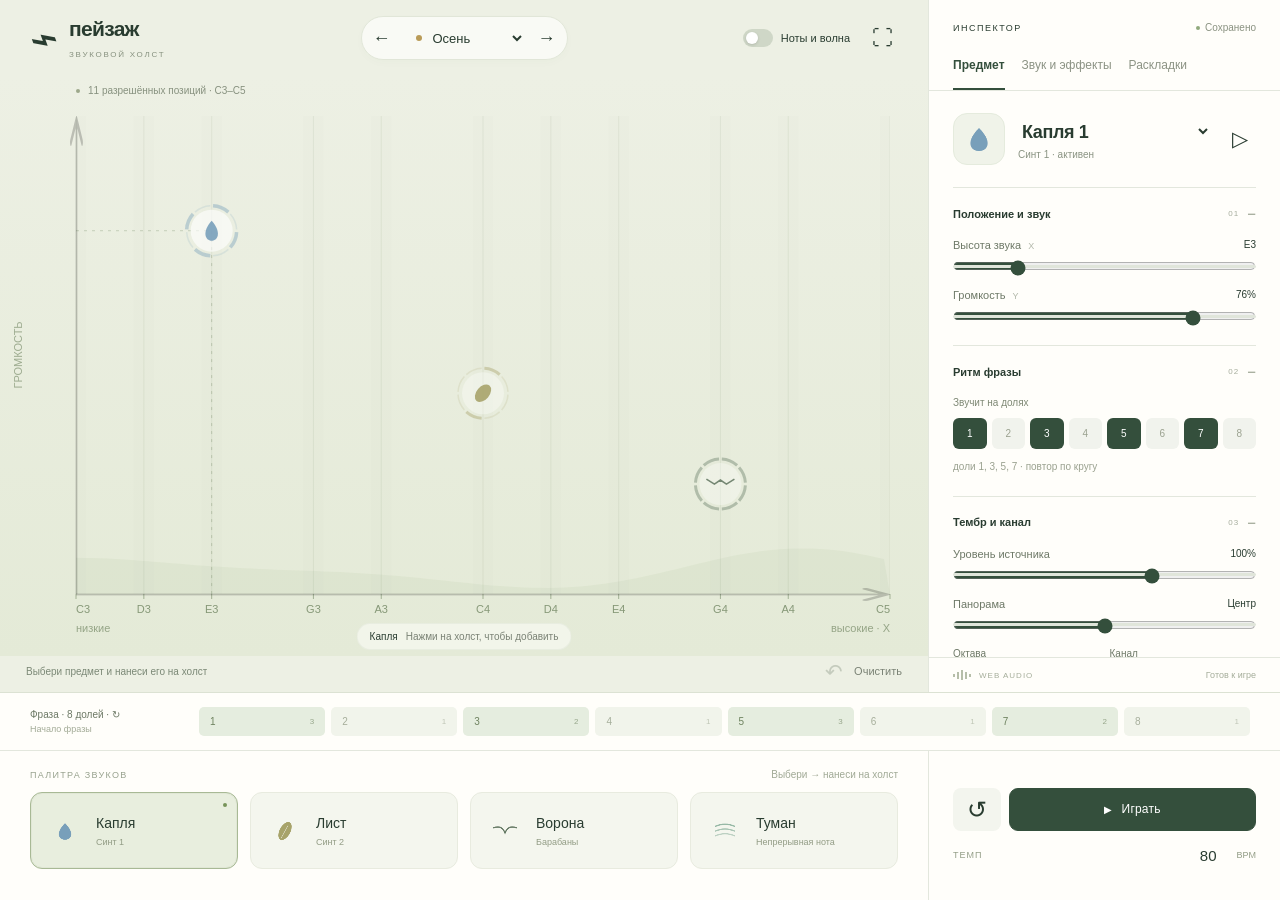
==== index.html @ 0df2d9f7 "Add local layout file export and import" ====
<!doctype html>
<html lang="ru">
<head>
<meta charset="utf-8"><meta name="viewport" content="width=device-width, initial-scale=1, viewport-fit=cover">
<meta name="theme-color" content="#f4f5ee"><meta name="description" content="Пейзаж — музыкальный инструмент. Собери повторяющуюся фразу из предметов на холсте.">
<title>Пейзаж — звуковой холст</title>
<link rel="stylesheet" href="./sketches/landscape/landscape.css?v=20261012-layouts"><script src="./sketches/landscape/layout-files.js?v=20261012-layouts" defer></script><script src="./sketches/landscape/landscape.js?v=20261012-layouts" defer></script>
</head>
<body>
<main id="landscape-lab-01" class="landscape-lab" data-world="autumn">
 <div class="ll-workspace">
  <section class="canvas-panel" aria-label="Звуковой холст">
   <header class="ll-header">
    <div class="brand"><span class="brand-symbol" aria-hidden="true">⌁</span><div><h1>пейзаж</h1><span>ЗВУКОВОЙ ХОЛСТ</span></div></div>
    <div class="ll-world-picker"><button data-action="previous-world" aria-label="Предыдущий пейзаж">←</button><label><span class="world-dot" aria-hidden="true"></span><select data-control="world" aria-label="Пейзаж"><option value="autumn">Осень</option><option value="space">Космос</option></select></label><button data-action="next-world" aria-label="Следующий пейзаж">→</button></div>
    <div class="canvas-actions"><label class="ll-audio-switch"><input type="checkbox" role="switch" data-control="visualize"><span>Ноты и волна</span></label><button class="icon-button" data-action="fullscreen" aria-label="На весь экран" title="На весь экран">⛶</button></div>
   </header>
   <div class="ll-stage" data-stage>
    <canvas data-canvas role="img" aria-label="Звуковой холст. X задаёт высоту звука, Y — громкость."></canvas>
    <div class="figma-axis figma-axis-y" aria-hidden="true"><img src="./sketches/landscape/assets/axis-y.svg" alt=""></div>
    <div class="figma-axis figma-axis-x" aria-hidden="true"><img src="./sketches/landscape/assets/axis-x.svg" alt=""></div>
    <div class="ll-sources" data-sources></div>
    <div class="canvas-caption"><span class="live-dot" aria-hidden="true"></span><span data-grid-summary></span><span data-live-notes hidden></span></div>
    <div class="canvas-empty" data-empty hidden><span>Твоя музыка начинается здесь</span><p>Возьми предмет внизу и нанеси его на холст</p><button data-action="place-center">Разместить выбранный предмет</button></div>
    <div class="brush-hint" data-brush-hint><span data-brush-name>Капля</span><span>Нажми на холст, чтобы добавить</span></div>
   </div>
   <div class="canvas-bottom"><span data-status role="status" aria-live="polite">Выбери предмет и нанеси его на холст</span><div><button class="icon-button" data-action="undo" disabled aria-label="Отменить изменение" title="Отменить · ⌘Z">↶</button><button class="text-button" data-action="clear">Очистить</button></div></div>
  </section>
  <aside class="ll-editor" aria-label="Настройки инструмента">
   <header class="inspector-heading"><span>ИНСПЕКТОР</span><span class="save-status" title="Сохраняется в этом браузере"><i></i> Сохранено</span></header>
   <div class="inspector-tabs" role="tablist" aria-label="Раздел настроек"><button role="tab" data-inspector-tab="source" aria-selected="true" aria-controls="source-panel" id="source-tab">Предмет</button><button role="tab" data-inspector-tab="sound" aria-selected="false" aria-controls="sound-panel" id="sound-tab">Звук и эффекты</button><button role="tab" data-inspector-tab="layouts" aria-selected="false" aria-controls="layouts-panel" id="layouts-tab">Раскладки</button></div>
   <div class="inspector-scroll">
    <div id="source-panel" role="tabpanel" aria-labelledby="source-tab">
     <div class="selected-source"><canvas data-selected-icon width="112" height="112" aria-hidden="true"></canvas><div><label class="sr-only" for="source-select">Источник</label><select id="source-select" data-control="source" aria-label="Выбрать источник"></select><div data-selection class="ll-selection"></div></div><button data-action="audition" class="icon-button" aria-label="Прослушать источник" title="Прослушать">▷</button></div>
     <fieldset data-editor-fields>
      <details class="inspector-section" open><summary><span>Положение и звук</span><span class="section-meta">01</span></summary><div class="section-body"><label class="control-row"><span>Высота звука <em>X</em></span><output data-value="pitch"></output><input data-control="pitch" type="range" min="0" max="10" value="3" aria-label="Высота звука"></label><label class="control-row"><span>Громкость <em>Y</em></span><output data-value="volume"></output><input data-control="volume" type="range" min="8" max="92" value="70" aria-label="Громкость источника"></label></div></details>
      <details class="inspector-section" open><summary><span>Ритм фразы</span><span class="section-meta">02</span></summary><div class="section-body"><div class="pattern-label" data-pattern-label>Звучит на долях</div><div class="ll-steps" role="group" aria-label="Доли выбранного предмета" data-steps></div><p class="ll-period" data-period></p></div></details>
      <details class="inspector-section" open><summary><span>Тембр и канал</span><span class="section-meta">03</span></summary><div class="section-body"><label class="control-row"><span>Уровень источника</span><output data-output="source:gain">1</output><input type="range" data-source-param="gain" min="0" max="1.5" step="0.01" value="1" aria-label="Уровень источника"></label><label class="control-row"><span>Панорама</span><output data-output="source:pan">0</output><input type="range" data-source-param="pan" min="-1" max="1" step="0.01" value="0" aria-label="Панорама"></label><div class="control-pair"><label>Октава<select data-source-param="octave" aria-label="Октава"><option value="-2" >-2</option><option value="-1" >-1</option><option value="0" selected>+0</option><option value="1" >+1</option><option value="2" >+2</option></select></label><label>Канал<select data-source-param="channel" aria-label="Канал источника"><option value="auto">По предмету</option><option value="0">Синт 1</option><option value="1">Синт 2</option><option value="2">Барабаны</option></select></label></div><label class="control-row"><span>Расстройка</span><output data-output="source:detune">0 ц</output><input type="range" data-source-param="detune" min="-50" max="50" step="1" value="0" aria-label="Расстройка"></label><label class="control-row"><span>Яркость</span><output data-output="source:brightness">5000 Гц</output><input type="range" data-source-param="brightness" min="300" max="12000" step="100" value="5000" aria-label="Яркость"></label></div></details>
      <details class="inspector-section" open><summary><span>Огибающая</span><span class="section-meta">ADSR</span></summary><div class="section-body"><label class="control-row"><span>Длительность ноты</span><output data-output="source:duration">0.28 с</output><input type="range" data-source-param="duration" min="0.08" max="2" step="0.01" value="0.28" aria-label="Длительность ноты"></label><label class="control-row"><span>Атака</span><output data-output="source:attack">0.01 с</output><input type="range" data-source-param="attack" min="0.002" max="1" step="0.002" value="0.01" aria-label="Атака"></label><label class="control-row"><span>Спад</span><output data-output="source:decay">0.18 с</output><input type="range" data-source-param="decay" min="0.02" max="1" step="0.01" value="0.18" aria-label="Спад"></label><label class="control-row"><span>Удержание</span><output data-output="source:sustain">0.35</output><input type="range" data-source-param="sustain" min="0" max="1" step="0.01" value="0.35" aria-label="Удержание"></label><label class="control-row"><span>Отпускание</span><output data-output="source:release">0.25 с</output><input type="range" data-source-param="release" min="0.03" max="2" step="0.01" value="0.25" aria-label="Отпускание"></label></div></details>
      <div class="ll-edit-actions"><button data-action="mute" aria-pressed="false">Приглушить</button><button data-action="duplicate">Копия</button><button data-action="delete" class="delete-button" aria-label="Удалить источник">Удалить</button></div>
     </fieldset>
     <p class="inspector-tip">Перетаскивай предмет на холсте.<br>← → меняют ноту · ↑ ↓ громкость</p>
    </div>
    <div id="sound-panel" role="tabpanel" aria-labelledby="sound-tab" hidden><details class="inspector-section" open><summary><span>Фраза и тональность</span><span class="section-meta">01</span></summary><div class="section-body"><div class="control-pair"><label>Длина фразы<input data-control="phrase-length" type="number" min="1" max="32" value="8" aria-label="Длина фразы в долях"></label><span class="unit-note">долей по кругу</span></div><div class="control-pair"><label>Тоника<select data-control="tonic" aria-label="Тоника">
      <option value="0">C · до</option><option value="1">C♯ · до♯</option><option value="2">D · ре</option><option value="3">E♭ · ми♭</option><option value="4">E · ми</option><option value="5">F · фа</option><option value="6">F♯ · фа♯</option><option value="7">G · соль</option><option value="8">A♭ · ля♭</option><option value="9">A · ля</option><option value="10">B · си♭</option><option value="11">H · си</option>
    </select></label><label>Лад<select data-control="mode" aria-label="Лад и режим размещения">
      <option value="major">Мажор / ионийский</option><option value="minor">Минор / эолийский</option><option value="dorian">Дорийский</option><option value="phrygian">Фригийский</option><option value="lydian">Лидийский</option><option value="mixolydian">Миксолидийский</option><option value="locrian">Локрийский</option><option value="majorPent">Мажорная пентатоника</option><option value="minorPent">Минорная пентатоника</option><option value="chromatic">Хроматический</option><option value="free">Свободный</option>
    </select></label></div><p class="field-note">X привязан к нотам лада. В свободном режиме частота меняется непрерывно.</p><button type="button" class="text-button" data-action="example">Загрузить пример: два аккорда ↗</button></div></details><details class="inspector-section" open><summary><span>Синт 1</span><span class="section-meta">CH 01</span></summary><div class="section-body"><label class="select-row">Форма волны<select data-control="wave1" aria-label="Волна Синт 1"><option value="sine">Синус</option><option value="triangle">Треугольник</option><option value="sawtooth">Пила</option><option value="square">Квадрат</option></select></label><label class="control-row"><span>Уровень</span><output data-output="sound:voices.0.gain">0.85</output><input type="range" data-sound-param="voices.0.gain" min="0" max="1.5" step="0.01" value="0.85" aria-label="Уровень"></label><label class="control-row"><span>Панорама</span><output data-output="sound:voices.0.pan">0</output><input type="range" data-sound-param="voices.0.pan" min="-1" max="1" step="0.01" value="0" aria-label="Панорама"></label><label class="control-row"><span>Расстройка</span><output data-output="sound:voices.0.detune">0 ц</output><input type="range" data-sound-param="voices.0.detune" min="-50" max="50" step="1" value="0" aria-label="Расстройка"></label></div></details><details class="inspector-section" open><summary><span>Синт 2</span><span class="section-meta">CH 02</span></summary><div class="section-body"><label class="select-row">Форма волны<select data-control="wave2" aria-label="Волна Синт 2"><option value="sine">Синус</option><option value="triangle">Треугольник</option><option value="sawtooth">Пила</option><option value="square">Квадрат</option></select></label><label class="control-row"><span>Уровень</span><output data-output="sound:voices.1.gain">0.85</output><input type="range" data-sound-param="voices.1.gain" min="0" max="1.5" step="0.01" value="0.85" aria-label="Уровень"></label><label class="control-row"><span>Панорама</span><output data-output="sound:voices.1.pan">0</output><input type="range" data-sound-param="voices.1.pan" min="-1" max="1" step="0.01" value="0" aria-label="Панорама"></label><label class="control-row"><span>Расстройка</span><output data-output="sound:voices.1.detune">0 ц</output><input type="range" data-sound-param="voices.1.detune" min="-50" max="50" step="1" value="0" aria-label="Расстройка"></label></div></details><details class="inspector-section" open><summary><span>Барабаны</span><span class="section-meta">CH 03</span></summary><div class="section-body"><label class="control-row"><span>Уровень</span><output data-output="sound:drums.gain">0.8</output><input type="range" data-sound-param="drums.gain" min="0" max="1.5" step="0.01" value="0.8" aria-label="Уровень"></label><label class="control-row"><span>Панорама</span><output data-output="sound:drums.pan">0</output><input type="range" data-sound-param="drums.pan" min="-1" max="1" step="0.01" value="0" aria-label="Панорама"></label><label class="control-row"><span>Хвост удара</span><output data-output="sound:drums.decay">0.18 с</output><input type="range" data-sound-param="drums.decay" min="0.05" max="1" step="0.01" value="0.18" aria-label="Хвост удара"></label><label class="control-row"><span>Высота удара</span><output data-output="sound:drums.tone">0.7</output><input type="range" data-sound-param="drums.tone" min="0.3" max="2" step="0.01" value="0.7" aria-label="Высота удара"></label><label class="control-row"><span>Шум</span><output data-output="sound:drums.noise">0.3</output><input type="range" data-sound-param="drums.noise" min="0" max="1" step="0.01" value="0.3" aria-label="Шум"></label></div></details><details class="inspector-section" open><summary><span>Эффекты синтов</span><span class="section-meta">FX</span></summary><div class="section-body"><p class="effect-order">Тембр → Насыщение → Эхо → Пространство</p><label class="control-row"><span>Яркость</span><output data-output="sound:effects.synth.brightness">5000 Гц</output><input type="range" data-sound-param="effects.synth.brightness" min="300" max="12000" step="100" value="5000" aria-label="Яркость"></label><label class="control-row"><span>Насыщение</span><output data-output="sound:effects.synth.drive">0.15</output><input type="range" data-sound-param="effects.synth.drive" min="0" max="1" step="0.01" value="0.15" aria-label="Насыщение"></label><label class="control-row"><span>Эхо · уровень</span><output data-output="sound:effects.synth.delayMix">0.12</output><input type="range" data-sound-param="effects.synth.delayMix" min="0" max="0.8" step="0.01" value="0.12" aria-label="Эхо · уровень"></label><label class="control-row"><span>Эхо · время</span><output data-output="sound:effects.synth.delayTime">0.25 с</output><input type="range" data-sound-param="effects.synth.delayTime" min="0.04" max="1" step="0.005" value="0.25" aria-label="Эхо · время"></label><label class="control-row"><span>Эхо · повторы</span><output data-output="sound:effects.synth.feedback">0.2</output><input type="range" data-sound-param="effects.synth.feedback" min="0" max="0.75" step="0.01" value="0.2" aria-label="Эхо · повторы"></label><label class="control-row"><span>Реверберация</span><output data-output="sound:effects.synth.reverbMix">0.16</output><input type="range" data-sound-param="effects.synth.reverbMix" min="0" max="0.8" step="0.01" value="0.16" aria-label="Реверберация"></label><label class="control-row"><span>Размер пространства</span><output data-output="sound:effects.synth.room">1.6 с</output><input type="range" data-sound-param="effects.synth.room" min="0.4" max="4" step="0.1" value="1.6" aria-label="Размер пространства"></label></div></details><details class="inspector-section" open><summary><span>Эффекты барабанов</span><span class="section-meta">FX</span></summary><div class="section-body"><p class="effect-order">Тембр → Насыщение → Эхо → Пространство</p><label class="control-row"><span>Яркость</span><output data-output="sound:effects.drum.brightness">5000 Гц</output><input type="range" data-sound-param="effects.drum.brightness" min="300" max="12000" step="100" value="5000" aria-label="Яркость"></label><label class="control-row"><span>Насыщение</span><output data-output="sound:effects.drum.drive">0.15</output><input type="range" data-sound-param="effects.drum.drive" min="0" max="1" step="0.01" value="0.15" aria-label="Насыщение"></label><label class="control-row"><span>Эхо · уровень</span><output data-output="sound:effects.drum.delayMix">0.12</output><input type="range" data-sound-param="effects.drum.delayMix" min="0" max="0.8" step="0.01" value="0.12" aria-label="Эхо · уровень"></label><label class="control-row"><span>Эхо · время</span><output data-output="sound:effects.drum.delayTime">0.25 с</output><input type="range" data-sound-param="effects.drum.delayTime" min="0.04" max="1" step="0.005" value="0.25" aria-label="Эхо · время"></label><label class="control-row"><span>Эхо · повторы</span><output data-output="sound:effects.drum.feedback">0.2</output><input type="range" data-sound-param="effects.drum.feedback" min="0" max="0.75" step="0.01" value="0.2" aria-label="Эхо · повторы"></label><label class="control-row"><span>Реверберация</span><output data-output="sound:effects.drum.reverbMix">0.16</output><input type="range" data-sound-param="effects.drum.reverbMix" min="0" max="0.8" step="0.01" value="0.16" aria-label="Реверберация"></label><label class="control-row"><span>Размер пространства</span><output data-output="sound:effects.drum.room">1.6 с</output><input type="range" data-sound-param="effects.drum.room" min="0.4" max="4" step="0.1" value="1.6" aria-label="Размер пространства"></label></div></details><details class="inspector-section" open><summary><span>Общий выход</span><span class="section-meta">MASTER</span></summary><div class="section-body"><label class="control-row"><span>Громкость</span><output data-output="sound:master">0.36</output><input type="range" data-sound-param="master" min="0" max="0.8" step="0.01" value="0.36" aria-label="Громкость"></label><label class="control-row"><span>Порог компрессии</span><output data-output="sound:threshold">-18 дБ</output><input type="range" data-sound-param="threshold" min="-40" max="0" step="1" value="-18" aria-label="Порог компрессии"></label><label class="control-row"><span>Сжатие</span><output data-output="sound:ratio">4</output><input type="range" data-sound-param="ratio" min="1" max="12" step="0.5" value="4" aria-label="Сжатие"></label></div></details><details class="inspector-section" ><summary><span>Маршрутизация</span><span class="section-meta">↗</span></summary><div class="section-body"><div class="routing"><div><span>Синт 1</span><span>Синт 2</span></div><p>↓</p><div class="route-block">Эффекты синтов</div><p>↓</p><div class="route-block">Общий выход · компрессия</div><p>↑</p><div class="route-block">Эффекты барабанов</div><p>↑</p><div><span>Барабаны</span></div></div><p class="field-note">Визуализация слушает общий выход после эффектов.</p></div></details></div>
    <div id="layouts-panel" role="tabpanel" aria-labelledby="layouts-tab" hidden>
     <section class="layout-files" aria-label="Файлы раскладок">
      <h2>Твоя композиция</h2>
      <p class="layout-description">Сохрани раскладку в файл, чтобы вернуться к ней позже или открыть в другом браузере.</p>
      <label class="layout-name" for="layout-name">Название раскладки<input id="layout-name" data-control="layout-name" type="text" maxlength="80" autocomplete="off" placeholder="Моя композиция"></label>
      <p class="layout-summary" data-layout-summary></p>
      <button type="button" class="layout-primary" data-action="export-layout">↓ Сохранить файл</button>
      <p class="field-note">Файл .landscape.json содержит оба пейзажа, позиции предметов, доли и все настройки звука.</p>
      <div class="layout-import">
       <h3>Открыть раскладку</h3>
       <p class="layout-description">Выбери ранее сохранённый файл. Импортированную раскладку можно отменить кнопкой ↶.</p>
       <button type="button" data-action="import-layout">↑ Импортировать файл</button>
       <input data-control="layout-file" type="file" accept=".json,application/json" hidden aria-label="Файл раскладки">
      </div>
      <p class="layout-file-status" data-layout-status role="status" aria-live="polite"></p>
     </section>
    </div>
   </div>
   <div class="inspector-footer"><span class="output-indicator" role="img" aria-label="Уровень выхода 0%"><i></i><i></i><i></i><i></i><i></i></span><span>WEB AUDIO</span><span data-audio-status>Готов к игре</span></div>
  </aside>
 </div>
 <footer class="instrument-dock">
  <div class="ll-phrase"><div class="ll-phrase-heading"><span data-phrase-label>Фраза · 8 долей</span><span data-playhead>Начало фразы</span></div><ol class="ll-timeline" data-timeline aria-label="Таймлайн фразы"></ol></div>
  <div class="dock-main">
   <div class="palette-area"><div class="palette-caption"><span>ПАЛИТРА ЗВУКОВ</span><span>Выбери → нанеси на холст</span></div><div class="ll-palette" role="group" aria-label="Предмет для размещения" data-palette></div></div>
   <div class="ll-transport"><div class="transport-buttons"><button data-action="restart" class="restart-button" aria-label="Сначала" title="Сначала">↺</button><button data-action="play" class="ll-play" aria-pressed="false">Играть</button></div><label class="ll-tempo">ТЕМП <span><input data-control="tempo" type="number" min="45" max="160" value="80" aria-label="Темп в ударах в минуту"> <small>BPM</small></span></label></div>
  </div>
 </footer>
</main>
</body></html>
---- sketches/landscape/landscape.css ----
:root {
  color-scheme: light;
  --paper: #f7f8f3;
  --panel: #fffefa;
  --canvas: #edf0e4;
  --ink: #293c30;
  --muted: #7a8275;
  --line: #e3e7dd;
  --accent: #344f3c;
  --accent-soft: #e4ecdf;
  --gold: #b99b57;
  font-family: -apple-system, BlinkMacSystemFont, "Segoe UI", sans-serif;
  font-size: 13px;
  -webkit-font-smoothing: antialiased;
}
* { box-sizing: border-box; }
body { margin: 0; color: var(--ink); background: var(--paper); }
button, input, select { font: inherit; color: inherit; }
button { cursor: default; }
button, select { border: 1px solid var(--line); background: var(--panel); border-radius: 8px; }
button { min-height: 34px; padding: 7px 12px; transition: background 140ms ease, border-color 140ms ease, box-shadow 140ms ease; }
button:hover:not(:disabled) { background: var(--accent-soft); border-color: #c5d0be; }
button:active:not(:disabled) { background: #dce5d5; }
button:disabled { opacity: .35; }
button:focus-visible, input:focus-visible, select:focus-visible, summary:focus-visible { outline: 2px solid var(--gold); outline-offset: 3px; }
select { padding: 8px 28px 8px 10px; min-height: 34px; width: 100%; }
input[type=number] { border: 1px solid var(--line); border-radius: 7px; background: var(--panel); padding: 8px; min-width: 0; width: 100%; font-variant-numeric: tabular-nums; }
input[type=range] { width: 100%; height: 18px; margin: 6px 0 0; accent-color: var(--accent); cursor: ew-resize; }
input[type=range]::-webkit-slider-runnable-track { height: 3px; border-radius: 3px; background: #e0e5da; }
input[type=range]::-webkit-slider-thumb { -webkit-appearance: none; margin-top: -5px; }
[hidden] { display: none !important; }
.sr-only { position: absolute; width: 1px; height: 1px; padding: 0; margin: -1px; overflow: hidden; clip: rect(0,0,0,0); white-space: nowrap; border: 0; }
.landscape-lab { height: 100dvh; min-height: 520px; display: grid; grid-template-rows: minmax(0,1fr) 208px; overflow: hidden; }
.ll-workspace { display: grid; grid-template-columns: minmax(0,1fr) 352px; min-height: 0; }
.canvas-panel { display: grid; grid-template-rows: 76px minmax(0,1fr) 36px; min-width: 0; min-height: 0; background: var(--canvas); position: relative; }
.ll-header { display: flex; align-items: center; justify-content: space-between; padding: 0 30px; gap: 16px; z-index: 2; }
.brand { display: flex; align-items: center; gap: 11px; flex: 1; }
.brand-symbol { font-size: 46px; line-height: 1; font-weight: 200; transform: rotate(-20deg); }
.brand h1 { font-size: 21px; margin: 0 0 4px; font-weight: 550; letter-spacing: -.7px; }
.brand div > span { font-size: 8px; letter-spacing: 1.75px; color: #87917f; }
.ll-world-picker { display: flex; align-items: center; gap: 6px; border-radius: 30px; padding: 4px; background: #f9faf5; border: 1px solid #e1e6d8; box-shadow: 0 3px 8px #344f3c05; }
.ll-world-picker button { background: transparent; border: 0; width: 32px; height: 32px; min-height: 32px; border-radius: 50%; font-size: 18px; padding: 0; }
.ll-world-picker label { display: flex; align-items: center; gap: 7px; padding-left: 12px; }
.ll-world-picker select { border: 0; background: transparent; width: 96px; padding-left: 0; font-size: 13px; font-weight: 500; }
.world-dot { width: 6px; height: 6px; border-radius: 50%; background: #b99b57; }
.canvas-actions { flex: 1; display: flex; justify-content: flex-end; align-items: center; gap: 16px; }
.ll-audio-switch { display: flex; align-items: center; gap: 8px; font-size: 11px; white-space: nowrap; }
.ll-audio-switch input { appearance: none; width: 30px; height: 18px; border-radius: 12px; background: #cfd7c7; margin: 0; position: relative; transition: background 140ms; }
.ll-audio-switch input::after { content: ""; position: absolute; width: 12px; height: 12px; border-radius: 50%; background: white; left: 3px; top: 3px; box-shadow: 0 1px 3px #0002; transition: transform 140ms; }
.ll-audio-switch input:checked { background: var(--accent); }
.ll-audio-switch input:checked::after { transform: translateX(12px); }
.icon-button { width: 32px; min-width: 32px; height: 32px; min-height: 32px; padding: 0; border-color: transparent; background: transparent; font-size: 21px; }
.ll-stage { position: relative; min-height: 0; min-width: 0; touch-action: none; overflow: hidden; cursor: crosshair; }
.ll-stage > canvas { position: absolute; inset: 0; display: block; width: 100%; height: 100%; }
.figma-axis { position: absolute; pointer-events: none; transform-origin: 0 0; opacity: .2; }
.figma-axis img { display: block; max-width: none; }
.figma-axis-x img { transform: rotate(90deg); transform-origin: 0 0; }
.ll-sources { position: absolute; inset: 0; pointer-events: none; }
.ll-source { position: absolute; width: 58px; height: 58px; transform: translate(-50%,-50%); padding: 0; pointer-events: auto; border-radius: 50%; border: 0; background: transparent; touch-action: none; cursor: grab; }
.ll-source:hover:not(:disabled), .ll-source:active:not(:disabled) { background: #ffffff35; }
.ll-source:active { cursor: grabbing; }
.canvas-caption { position: absolute; left: 76px; top: 9px; display: flex; align-items: center; gap: 8px; font-size: 10px; color: #87917f; pointer-events: none; }
.live-dot { width: 4px; height: 4px; border-radius: 50%; background: #9da88b; }
[data-live-notes] { padding-left: 10px; color: var(--accent); }
.brush-hint { position: absolute; bottom: 6px; left: 50%; transform: translateX(-50%); display: flex; align-items: center; gap: 8px; font-size: 10px; color: var(--muted); background: #f8faf3b3; border: 1px solid #e0e5d780; padding: 7px 12px; border-radius: 30px; white-space: nowrap; pointer-events: none; }
.brush-hint span:first-child { color: var(--ink); font-weight: 500; }
.canvas-bottom { display: flex; align-items: center; justify-content: space-between; gap: 10px; padding: 0 26px 6px; color: #7b8876; font-size: 10px; }
.canvas-bottom > span { white-space: nowrap; overflow: hidden; text-overflow: ellipsis; }
.canvas-bottom > div { display: flex; align-items: center; gap: 8px; }
.text-button { background: transparent; border: 0; padding: 5px 0; min-height: 26px; font-size: 11px; color: var(--muted); }
.canvas-bottom .icon-button { width: 25px; min-width: 25px; height: 25px; min-height: 25px; }
.canvas-empty { position: absolute; top: 42%; left: 50%; transform: translate(-50%,-50%); text-align: center; color: var(--accent); width: 80%; pointer-events: none; }
.canvas-empty > span { font-size: 25px; font-weight: 400; letter-spacing: -.6px; }
.canvas-empty p { color: var(--muted); font-size: 12px; }
.canvas-empty button { pointer-events: auto; font-size: 11px; }
.ll-editor { background: var(--panel); border-left: 1px solid var(--line); min-width: 0; min-height: 0; display: flex; flex-direction: column; }
.inspector-heading { display: flex; align-items: center; justify-content: space-between; padding: 22px 24px 18px; font-size: 9px; letter-spacing: 1.5px; }
.save-status { font-size: 10px; letter-spacing: 0; color: #8a9281; display: flex; gap: 5px; align-items: center; }
.save-status i { width: 4px; height: 4px; background: #90a97c; border-radius: 50%; }
.inspector-tabs { display: flex; border-bottom: 1px solid var(--line); padding: 0 24px; gap: 17px; }
.inspector-tabs button { font-size: 12px; min-height: 39px; background: transparent; border: 0; border-bottom: 2px solid transparent; border-radius: 0; padding: 0 0 10px; color: #8c9384; }
.inspector-tabs button[aria-selected=true] { color: var(--accent); border-bottom-color: var(--accent); font-weight: 550; }
.inspector-scroll { flex: 1; min-height: 0; overflow-y: auto; padding: 0 24px; overscroll-behavior: contain; scrollbar-width: thin; scrollbar-color: #dfe4d9 transparent; }
.selected-source { display: flex; align-items: center; gap: 13px; padding: 22px 0; }
.selected-source canvas { width: 52px; height: 52px; background: #f0f3e9; border: 1px solid #e5ebdd; border-radius: 14px; }
.selected-source > div { flex: 1; min-width: 0; }
.selected-source select { border: 0; background: transparent; font-size: 18px; font-weight: 550; letter-spacing: -.4px; padding: 0 24px 0 0; min-height: 27px; }
.ll-selection { font-size: 10px; color: #8b9483; margin-top: 4px; }
fieldset { border: 0; padding: 0; margin: 0; min-width: 0; }
fieldset:disabled { opacity: .45; }
.inspector-section { border-top: 1px solid var(--line); }
.inspector-section summary { list-style: none; display: flex; align-items: center; gap: 8px; padding: 17px 0; cursor: default; font-size: 11px; font-weight: 550; }
.inspector-section summary::-webkit-details-marker { display: none; }
.inspector-section summary::after { content: "+"; font-weight: 400; color: #919a86; font-size: 15px; }
.inspector-section[open] summary::after { content: "−"; }
.section-meta { margin-left: auto; color: #a6ad9d; font-size: 8px; font-weight: 400; letter-spacing: 1px; }
.section-body { padding: 0 0 20px; }
.control-row { display: grid; grid-template-columns: 1fr auto; font-size: 11px; margin: 0 0 14px; }
.control-row:last-child { margin-bottom: 0; }
.control-row > span { color: #6e7967; }
.control-row em { font-style: normal; font-size: 9px; margin-left: 4px; color: #b0b6a8; }
.control-row output { font-size: 10px; color: var(--ink); font-variant-numeric: tabular-nums; }
.control-row input { grid-column: 1/-1; }
.control-pair { display: flex; gap: 10px; align-items: flex-end; margin: 0 0 15px; }
.control-pair > label { flex: 1; min-width: 0; font-size: 10px; color: #6e7967; }
.control-pair select, .control-pair input { margin-top: 8px; font-size: 11px; }
.unit-note { flex: 1; font-size: 11px; color: #8c9583; padding-bottom: 10px; }
.select-row { display: flex; flex-direction: column; gap: 8px; font-size: 11px; color: #6e7967; margin-bottom: 18px; }
.select-row select { color: var(--ink); }
.pattern-label { color: #7e8874; font-size: 10px; margin-bottom: 10px; }
.ll-steps { display: grid; grid-template-columns: repeat(8,minmax(0,1fr)); gap: 5px; }
.ll-steps button { min-height: 31px; height: 31px; border-radius: 6px; font-size: 10px; padding: 0; background: #f1f3ed; border-color: transparent; font-variant-numeric: tabular-nums; color: #9aa18f; }
.ll-steps button[aria-pressed=true] { background: var(--accent); color: #fff; }
.ll-steps button[data-playing=true] { box-shadow: 0 0 0 2px var(--gold); }
.ll-period, .field-note, .inspector-tip { font-size: 10px; line-height: 1.65; color: #9aa18f; margin: 10px 0 0; }
.ll-edit-actions { display: flex; gap: 6px; border-top: 1px solid var(--line); padding-top: 20px; }
.ll-edit-actions button { font-size: 10px; flex: 1; padding: 7px 5px; }
.ll-edit-actions button[aria-pressed=true] { background: var(--accent-soft); }
.delete-button { color: #987166; }
.inspector-tip { padding: 18px 0 24px; }
.inspector-footer { display: flex; align-items: center; gap: 8px; font-size: 8px; color: #a5ad9a; letter-spacing: 1px; padding: 12px 24px; border-top: 1px solid var(--line); }
[data-audio-status] { margin-left: auto; font-size: 9px; letter-spacing: 0; }
.output-indicator { display: flex; align-items: center; gap: 2px; height: 10px; }
.output-indicator i { width: 2px; height: 3px; background: #b6bea9; }
.output-indicator i:nth-child(2), .output-indicator i:nth-child(4) { height: 7px; }
.output-indicator i:nth-child(3) { height: 10px; }
.landscape-lab.is-playing .output-indicator i { background: #6e9160; }
.effect-order { font-size: 9px; color: #a3ab97; padding: 7px 9px; background: #f3f5ee; border-radius: 5px; margin: 0 0 17px; }
.routing { text-align: center; font-size: 10px; }
.routing > div { display: flex; justify-content: center; gap: 10px; }
.routing span, .route-block { padding: 8px; border: 1px solid var(--line); border-radius: 6px; }
.routing p { margin: 4px; color: #9ba58e; }
.instrument-dock { background: var(--panel); border-top: 1px solid #dce2d3; min-height: 0; display: grid; grid-template-rows: 58px 1fr; }
.ll-phrase { display: flex; align-items: center; gap: 24px; padding: 12px 30px; border-bottom: 1px solid var(--line); }
.ll-phrase-heading { min-width: 145px; display: flex; flex-direction: column; gap: 4px; font-size: 10px; color: #6c7864; }
[data-playhead] { color: #a3ab97; font-size: 9px; font-variant-numeric: tabular-nums; }
.ll-timeline { display: grid; grid-template-columns: repeat(8,minmax(0,1fr)); gap: 6px; padding: 0; margin: 0; list-style: none; flex: 1; min-width: 0; overflow-x: auto; overscroll-behavior-x: contain; scrollbar-width: thin; }
.ll-timeline li { display: flex; align-items: center; gap: 8px; height: 29px; padding: 0 10px; border-radius: 5px; color: #a6ae9b; background: #f1f4eb; border: 1px solid transparent; font-size: 10px; }
.ll-timeline li[data-selected=true] { background: #e5eddf; color: #6e825f; }
.ll-timeline li[data-playing=true] { background: var(--accent); color: white; }
.ll-timeline small { margin-left: auto; font-size: 8px; opacity: .65; white-space: nowrap; overflow: hidden; text-overflow: ellipsis; }
.dock-main { display: grid; grid-template-columns: minmax(0,1fr) 352px; min-height: 0; }
.palette-area { padding: 18px 30px 20px; min-width: 0; }
.palette-caption { display: flex; align-items: center; justify-content: space-between; margin-bottom: 12px; color: #98a28e; font-size: 9px; letter-spacing: 1.3px; }
.palette-caption span:last-child { font-size: 10px; letter-spacing: 0; color: #a0a995; }
.ll-palette { display: grid; grid-template-columns: repeat(4,minmax(0,1fr)); gap: 12px; }
.ll-palette button { display: flex; align-items: center; text-align: left; gap: 13px; padding: 13px 16px; height: 77px; border-radius: 12px; background: #f4f6ee; border: 1px solid #e8ebdf; position: relative; }
.ll-palette button > canvas { width: 36px; height: 36px; flex: none; }
.ll-palette button .tool-info { display: flex; flex-direction: column; gap: 6px; min-width: 0; }
.ll-palette button .tool-name { font-size: 14px; font-weight: 500; }
.ll-palette small { font-size: 9px; color: #929c85; white-space: nowrap; }
.ll-palette button[aria-pressed=true] { background: #e8eede; border-color: #a8b995; box-shadow: inset 0 0 0 1px #a8b99520; }
.ll-palette button[aria-pressed=true]::after { content: ""; position: absolute; top: 10px; right: 10px; width: 4px; height: 4px; background: #769359; border-radius: 50%; }
.ll-transport { display: flex; align-items: center; justify-content: center; flex-direction: column; border-left: 1px solid var(--line); gap: 16px; padding: 20px 24px; }
.transport-buttons { display: flex; width: 100%; gap: 8px; }
.restart-button { width: 48px; height: 43px; font-size: 24px; background: #f3f5ee; border-color: transparent; }
.ll-play { background: var(--accent); color: white; border-color: var(--accent); border-radius: 9px; height: 43px; flex: 1; font-size: 12px; letter-spacing: .2px; }
.ll-play::before { content: "▶"; font-size: 10px; margin-right: 9px; }
.ll-play[aria-pressed=true]::before { content: "Ⅱ"; }
.ll-play:hover:not(:disabled) { background: #45674d; color: white; }
.ll-tempo { display: flex; align-items: center; justify-content: space-between; width: 100%; color: #929c85; font-size: 9px; letter-spacing: 1px; }
.ll-tempo span { display: flex; align-items: center; gap: 5px; }
.ll-tempo input { padding: 0; width: 48px; background: transparent; border: 0; font-size: 15px; color: var(--ink); text-align: right; }
.ll-tempo small { font-size: 9px; letter-spacing: 0; }
.landscape-lab[data-world=space] { --canvas: #e9eaf2; --accent: #555575; --accent-soft: #e7e6f0; --ink: #3a3b57; --gold: #aaa0cf; }
.landscape-lab[data-world=space] .world-dot { background: #9991c3; }
@media (min-width: 1700px) { .ll-workspace, .dock-main { grid-template-columns: minmax(0,1fr) 25.625%; } .landscape-lab { grid-template-rows: minmax(0,1fr) 23.703704%; } .ll-palette button { height: 106px; } .ll-palette button > canvas { width: 50px; height: 50px; } .ll-transport { gap: 24px; } }
@media (max-width: 1100px) { .ll-workspace, .dock-main { grid-template-columns: minmax(0,1fr) 306px; } .ll-header { padding: 0 22px; gap: 12px; } .brand h1 { font-size: 18px; } .brand div > span { font-size: 7px; letter-spacing: 1px; } .brand-symbol { font-size: 36px; } .canvas-actions { gap: 8px; } .ll-audio-switch > span { font-size: 9px; } .ll-world-picker { gap: 0; } .ll-world-picker label { padding-left: 5px; } .ll-world-picker select { width: 78px; } .ll-palette { gap: 8px; } .ll-palette button { padding: 10px; gap: 8px; } .ll-palette button > canvas { width: 28px; height: 28px; } .ll-palette button .tool-name { font-size: 12px; } .ll-palette small { font-size: 8px; } .palette-area { padding-left: 22px; padding-right: 22px; } }
@media (max-width: 800px) { .landscape-lab { grid-template-rows: minmax(0,1fr) 178px; } .ll-workspace, .dock-main { grid-template-columns: minmax(0,1fr) 264px; } .canvas-panel { grid-template-rows: 112px minmax(0,1fr) 34px; } .ll-header { flex-wrap: wrap; padding: 16px 18px; gap: 12px; } .brand { flex: 1; } .ll-world-picker { order: 3; margin: 0 auto; } .canvas-actions { flex: initial; } .canvas-actions .icon-button { display: none; } .inspector-scroll { padding: 0 18px; } .inspector-heading, .inspector-footer { padding-left: 18px; padding-right: 18px; } .inspector-tabs { padding: 0 18px; gap: 12px; } .ll-palette button { height: 61px; padding: 5px; gap: 3px; justify-content: center; flex-direction: column; } .ll-palette button > canvas { width: 25px; height: 25px; } .ll-palette small { display: none; } .ll-palette button .tool-name { font-size: 10px; } .palette-caption span:last-child { display: none; } .ll-phrase { padding: 10px 18px; gap: 10px; } .ll-phrase-heading { min-width: 110px; } .ll-timeline li { padding: 0 5px; } .ll-timeline small { display: none; } .ll-transport { padding: 18px; gap: 11px; } }
@media (max-width: 600px) { .landscape-lab { min-height: 0; height: auto; overflow: visible; display: flex; flex-direction: column; } .ll-workspace { display: contents; } .canvas-panel { height: 66dvh; min-height: 390px; flex: none; } .ll-editor { max-height: 52dvh; min-height: 260px; border-left: 0; border-top: 1px solid var(--line); order: 3; } .inspector-scroll { padding: 0 22px; } .inspector-heading { padding: 15px 22px 10px; } .inspector-footer { display: none; } .instrument-dock { order: -1; position: sticky; top: 0; z-index: 5; display: flex; flex-direction: column; } .landscape-lab > .instrument-dock { order: 2; position: relative; } .dock-main { grid-template-columns: minmax(0,1fr) 124px; } .ll-transport { padding: 13px 10px; } .ll-play { font-size: 10px; } .ll-play::before { margin-right: 5px; } .restart-button { width: 30px; font-size: 20px; } .palette-area { padding: 12px; } .palette-caption { margin-bottom: 8px; font-size: 8px; } .ll-palette { gap: 5px; } .ll-palette button { height: 65px; } .ll-phrase { padding: 10px 12px; } .ll-timeline { gap: 3px; } .ll-timeline li { padding: 0; justify-content: center; } .ll-phrase-heading { min-width: 100px; font-size: 9px; } .brush-hint { font-size: 8px; } .canvas-caption { font-size: 8px; left: 52px; } [data-live-notes] { display: none; } }
@media (pointer: coarse) { button, select { min-height: 44px; } .icon-button { width: 44px; min-width: 44px; height: 44px; } .ll-steps button { min-height: 36px; height: 36px; } input[type=range] { height: 26px; } }
@media (prefers-reduced-motion: reduce) { *, *::before, *::after { transition: none !important; animation: none !important; } }

/* Local composition files use the same inspector, without interrupting playback. */
#layouts-panel { padding: 22px 0 30px; }
.layout-files h2 { font-size: 18px; letter-spacing: -.4px; font-weight: 550; margin: 0 0 12px; }
.layout-files h3 { font-size: 12px; font-weight: 550; margin: 0 0 12px; }
.layout-description { font-size: 11px; line-height: 1.65; color: var(--muted); margin: 0 0 22px; }
.layout-name { display: block; font-size: 11px; color: var(--muted); }
.layout-name input { display: block; width: 100%; padding: 10px 11px; min-height: 40px; margin-top: 9px; border: 1px solid var(--line); border-radius: 8px; background: var(--panel); color: var(--ink); }
.layout-summary { font-size: 10px; color: var(--muted); margin: 12px 0 20px; line-height: 1.65; }
.layout-files button { width: 100%; min-height: 40px; }
.layout-files .layout-primary { color: white; background: var(--accent); border-color: var(--accent); }
.layout-files .layout-primary:hover { background: var(--ink); color: white; }
.layout-import { margin-top: 28px; padding-top: 23px; border-top: 1px solid var(--line); }
.layout-import .layout-description { margin-bottom: 16px; }
.layout-file-status { color: var(--accent); font-size: 11px; line-height: 1.65; margin: 18px 0 0; overflow-wrap: anywhere; }
.layout-file-status[data-state="error"] { color: #9b6257; }
@media(max-width:1100px) { .inspector-tabs button { font-size: 11px; } }
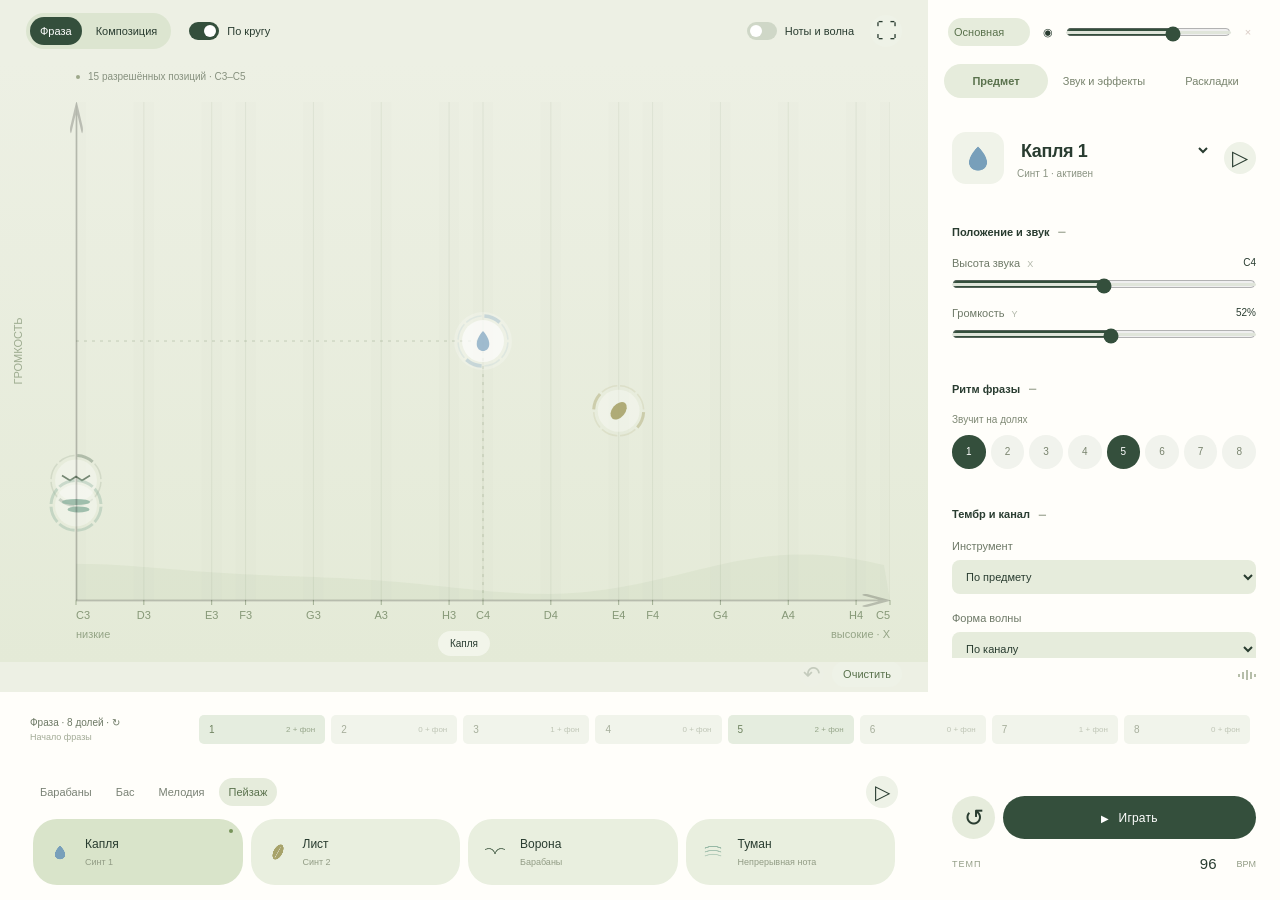
==== commit 8f6a69de: "Add layered compositions, instrument presets and group editing" ====
--- a/index.html
+++ b/index.html
@@ -4,17 +4,34 @@
 <meta charset="utf-8"><meta name="viewport" content="width=device-width, initial-scale=1, viewport-fit=cover">
 <meta name="theme-color" content="#f4f5ee"><meta name="description" content="Пейзаж — музыкальный инструмент. Собери повторяющуюся фразу из предметов на холсте.">
 <title>Пейзаж — звуковой холст</title>
-<link rel="stylesheet" href="./sketches/landscape/landscape.css?v=20261012-layouts"><script src="./sketches/landscape/layout-files.js?v=20261012-layouts" defer></script><script src="./sketches/landscape/landscape.js?v=20261012-layouts" defer></script>
+<link rel="stylesheet" href="./sketches/landscape/landscape.css?v=20261013-fill"><script src="./sketches/landscape/instruments.js?v=20261013-instruments" defer></script><script src="./sketches/landscape/layout-files.js?v=20261013-instruments" defer></script><script src="./sketches/landscape/composition-tools.js?v=20261013-buttons" defer></script><script src="./sketches/landscape/selection-tools.js?v=20261013-multiselect" defer></script>
+<script src="./sketches/landscape/landscape.js?v=20261013-multiselect" defer></script>
 </head>
 <body>
 <main id="landscape-lab-01" class="landscape-lab" data-world="autumn">
  <div class="ll-workspace">
   <section class="canvas-panel" aria-label="Звуковой холст">
    <header class="ll-header">
-    <div class="brand"><span class="brand-symbol" aria-hidden="true">⌁</span><div><h1>пейзаж</h1><span>ЗВУКОВОЙ ХОЛСТ</span></div></div>
-    <div class="ll-world-picker"><button data-action="previous-world" aria-label="Предыдущий пейзаж">←</button><label><span class="world-dot" aria-hidden="true"></span><select data-control="world" aria-label="Пейзаж"><option value="autumn">Осень</option><option value="space">Космос</option></select></label><button data-action="next-world" aria-label="Следующий пейзаж">→</button></div>
+    <div class="composition-views" role="group" aria-label="Вид холста"><button type="button" data-editor-view="field" aria-pressed="true">Фраза</button><button type="button" data-editor-view="composition" aria-pressed="false">Композиция</button></div>
+    <label class="ll-audio-switch sequence-switch"><input type="checkbox" role="switch" data-control="sequence" checked><span>По кругу</span></label>
     <div class="canvas-actions"><label class="ll-audio-switch"><input type="checkbox" role="switch" data-control="visualize"><span>Ноты и волна</span></label><button class="icon-button" data-action="fullscreen" aria-label="На весь экран" title="На весь экран">⛶</button></div>
    </header>
+   <div class="selection-marquee" data-marquee hidden aria-hidden="true"></div>
+   <section class="composition-panel" data-composition aria-label="Фразы композиции" hidden>
+    <div class="phrase-ring" data-fields role="group" aria-label="Фразы в порядке исполнения">
+     <div class="phrase-ring-slots" data-field-list></div>
+     <div class="phrase-ring-center"><button type="button" data-action="add-layer" aria-label="Добавить слой" title="Добавить слой"><span class="add-symbol" aria-hidden="true">+</span></button><div class="layer-picker" data-layer-picker hidden><button type="button" data-part-kind="bass">Бас</button><button type="button" data-part-kind="melody">Мелодия</button><button type="button" data-part-kind="drums">Барабаны</button></div></div>
+     <div class="phrase-actions" data-field-actions role="group" aria-label="Действия с выбранной фразой">
+      <button type="button" data-field-move="-1" aria-label="Передвинуть фразу против часовой стрелки" title="Раньше">←</button>
+      <button type="button" data-field-move="1" aria-label="Передвинуть фразу по часовой стрелке" title="Позже">→</button>
+      <button type="button" data-action="field-repeats" aria-label="Настроить число повторов" aria-expanded="false" aria-controls="phrase-repeats" title="Повторы">↻</button>
+      <button type="button" data-action="delete-field" class="delete-button" aria-label="Удалить фразу" title="Удалить · Delete">×</button>
+      <button type="button" data-action="edit-field" class="phrase-edit" aria-label="Редактировать фразу" title="Редактировать">↗</button>
+      <button type="button" data-action="duplicate-field" aria-label="Копировать фразу" title="Копировать">⧉</button>
+      <div id="phrase-repeats" class="phrase-repeats" data-repeats-popover hidden><label for="phrase-repeat-count">Повторы<input id="phrase-repeat-count" data-control="field-repeats" type="number" min="1" max="32" value="1"></label></div>
+     </div>
+    </div>
+   </section>
    <div class="ll-stage" data-stage>
     <canvas data-canvas role="img" aria-label="Звуковой холст. X задаёт высоту звука, Y — громкость."></canvas>
     <div class="figma-axis figma-axis-y" aria-hidden="true"><img src="./sketches/landscape/assets/axis-y.svg" alt=""></div>
@@ -22,12 +39,12 @@
     <div class="ll-sources" data-sources></div>
     <div class="canvas-caption"><span class="live-dot" aria-hidden="true"></span><span data-grid-summary></span><span data-live-notes hidden></span></div>
     <div class="canvas-empty" data-empty hidden><span>Твоя музыка начинается здесь</span><p>Возьми предмет внизу и нанеси его на холст</p><button data-action="place-center">Разместить выбранный предмет</button></div>
-    <div class="brush-hint" data-brush-hint><span data-brush-name>Капля</span><span>Нажми на холст, чтобы добавить</span></div>
+    <div class="brush-hint" data-brush-hint><span data-brush-name>Капля</span></div>
    </div>
-   <div class="canvas-bottom"><span data-status role="status" aria-live="polite">Выбери предмет и нанеси его на холст</span><div><button class="icon-button" data-action="undo" disabled aria-label="Отменить изменение" title="Отменить · ⌘Z">↶</button><button class="text-button" data-action="clear">Очистить</button></div></div>
+   <div class="canvas-bottom"><span data-status class="sr-only" role="status" aria-live="polite"></span><div><button class="icon-button" data-action="undo" disabled aria-label="Отменить изменение" title="Отменить · ⌘Z">↶</button><button class="text-button" data-action="clear">Очистить</button></div></div>
   </section>
   <aside class="ll-editor" aria-label="Настройки инструмента">
-   <header class="inspector-heading"><span>ИНСПЕКТОР</span><span class="save-status" title="Сохраняется в этом браузере"><i></i> Сохранено</span></header>
+   <div class="layer-controls" data-layer-controls role="group" aria-label="Слои композиции"></div>
    <div class="inspector-tabs" role="tablist" aria-label="Раздел настроек"><button role="tab" data-inspector-tab="source" aria-selected="true" aria-controls="source-panel" id="source-tab">Предмет</button><button role="tab" data-inspector-tab="sound" aria-selected="false" aria-controls="sound-panel" id="sound-tab">Звук и эффекты</button><button role="tab" data-inspector-tab="layouts" aria-selected="false" aria-controls="layouts-panel" id="layouts-tab">Раскладки</button></div>
    <div class="inspector-scroll">
     <div id="source-panel" role="tabpanel" aria-labelledby="source-tab">
@@ -35,7 +52,7 @@
      <fieldset data-editor-fields>
       <details class="inspector-section" open><summary><span>Положение и звук</span><span class="section-meta">01</span></summary><div class="section-body"><label class="control-row"><span>Высота звука <em>X</em></span><output data-value="pitch"></output><input data-control="pitch" type="range" min="0" max="10" value="3" aria-label="Высота звука"></label><label class="control-row"><span>Громкость <em>Y</em></span><output data-value="volume"></output><input data-control="volume" type="range" min="8" max="92" value="70" aria-label="Громкость источника"></label></div></details>
       <details class="inspector-section" open><summary><span>Ритм фразы</span><span class="section-meta">02</span></summary><div class="section-body"><div class="pattern-label" data-pattern-label>Звучит на долях</div><div class="ll-steps" role="group" aria-label="Доли выбранного предмета" data-steps></div><p class="ll-period" data-period></p></div></details>
-      <details class="inspector-section" open><summary><span>Тембр и канал</span><span class="section-meta">03</span></summary><div class="section-body"><label class="control-row"><span>Уровень источника</span><output data-output="source:gain">1</output><input type="range" data-source-param="gain" min="0" max="1.5" step="0.01" value="1" aria-label="Уровень источника"></label><label class="control-row"><span>Панорама</span><output data-output="source:pan">0</output><input type="range" data-source-param="pan" min="-1" max="1" step="0.01" value="0" aria-label="Панорама"></label><div class="control-pair"><label>Октава<select data-source-param="octave" aria-label="Октава"><option value="-2" >-2</option><option value="-1" >-1</option><option value="0" selected>+0</option><option value="1" >+1</option><option value="2" >+2</option></select></label><label>Канал<select data-source-param="channel" aria-label="Канал источника"><option value="auto">По предмету</option><option value="0">Синт 1</option><option value="1">Синт 2</option><option value="2">Барабаны</option></select></label></div><label class="control-row"><span>Расстройка</span><output data-output="source:detune">0 ц</output><input type="range" data-source-param="detune" min="-50" max="50" step="1" value="0" aria-label="Расстройка"></label><label class="control-row"><span>Яркость</span><output data-output="source:brightness">5000 Гц</output><input type="range" data-source-param="brightness" min="300" max="12000" step="100" value="5000" aria-label="Яркость"></label></div></details>
+      <details class="inspector-section" open><summary><span>Тембр и канал</span><span class="section-meta">03</span></summary><div class="section-body"><label class="select-row">Инструмент<select data-control="instrument" aria-label="Тембр источника"></select></label><label class="select-row">Форма волны<select data-source-param="wave" aria-label="Форма волны источника"><option value="auto">По каналу</option><option value="sine">Синус</option><option value="triangle">Треугольник</option><option value="sawtooth">Пила</option><option value="square">Квадрат</option></select></label><label class="control-row"><span>Уровень источника</span><output data-output="source:gain">1</output><input type="range" data-source-param="gain" min="0" max="1.5" step="0.01" value="1" aria-label="Уровень источника"></label><label class="control-row"><span>Панорама</span><output data-output="source:pan">0</output><input type="range" data-source-param="pan" min="-1" max="1" step="0.01" value="0" aria-label="Панорама"></label><div class="control-pair"><label>Октава<select data-source-param="octave" aria-label="Октава"><option value="-2" >-2</option><option value="-1" >-1</option><option value="0" selected>+0</option><option value="1" >+1</option><option value="2" >+2</option></select></label><label>Канал<select data-source-param="channel" aria-label="Канал источника"><option value="auto">По предмету</option><option value="0">Синт 1</option><option value="1">Синт 2</option><option value="2">Барабаны</option></select></label></div><label class="control-row"><span>Расстройка</span><output data-output="source:detune">0 ц</output><input type="range" data-source-param="detune" min="-50" max="50" step="1" value="0" aria-label="Расстройка"></label><label class="control-row"><span>Яркость</span><output data-output="source:brightness">5000 Гц</output><input type="range" data-source-param="brightness" min="300" max="12000" step="100" value="5000" aria-label="Яркость"></label></div></details>
       <details class="inspector-section" open><summary><span>Огибающая</span><span class="section-meta">ADSR</span></summary><div class="section-body"><label class="control-row"><span>Длительность ноты</span><output data-output="source:duration">0.28 с</output><input type="range" data-source-param="duration" min="0.08" max="2" step="0.01" value="0.28" aria-label="Длительность ноты"></label><label class="control-row"><span>Атака</span><output data-output="source:attack">0.01 с</output><input type="range" data-source-param="attack" min="0.002" max="1" step="0.002" value="0.01" aria-label="Атака"></label><label class="control-row"><span>Спад</span><output data-output="source:decay">0.18 с</output><input type="range" data-source-param="decay" min="0.02" max="1" step="0.01" value="0.18" aria-label="Спад"></label><label class="control-row"><span>Удержание</span><output data-output="source:sustain">0.35</output><input type="range" data-source-param="sustain" min="0" max="1" step="0.01" value="0.35" aria-label="Удержание"></label><label class="control-row"><span>Отпускание</span><output data-output="source:release">0.25 с</output><input type="range" data-source-param="release" min="0.03" max="2" step="0.01" value="0.25" aria-label="Отпускание"></label></div></details>
       <div class="ll-edit-actions"><button data-action="mute" aria-pressed="false">Приглушить</button><button data-action="duplicate">Копия</button><button data-action="delete" class="delete-button" aria-label="Удалить источник">Удалить</button></div>
      </fieldset>
@@ -48,15 +65,9 @@
     </select></label></div><p class="field-note">X привязан к нотам лада. В свободном режиме частота меняется непрерывно.</p><button type="button" class="text-button" data-action="example">Загрузить пример: два аккорда ↗</button></div></details><details class="inspector-section" open><summary><span>Синт 1</span><span class="section-meta">CH 01</span></summary><div class="section-body"><label class="select-row">Форма волны<select data-control="wave1" aria-label="Волна Синт 1"><option value="sine">Синус</option><option value="triangle">Треугольник</option><option value="sawtooth">Пила</option><option value="square">Квадрат</option></select></label><label class="control-row"><span>Уровень</span><output data-output="sound:voices.0.gain">0.85</output><input type="range" data-sound-param="voices.0.gain" min="0" max="1.5" step="0.01" value="0.85" aria-label="Уровень"></label><label class="control-row"><span>Панорама</span><output data-output="sound:voices.0.pan">0</output><input type="range" data-sound-param="voices.0.pan" min="-1" max="1" step="0.01" value="0" aria-label="Панорама"></label><label class="control-row"><span>Расстройка</span><output data-output="sound:voices.0.detune">0 ц</output><input type="range" data-sound-param="voices.0.detune" min="-50" max="50" step="1" value="0" aria-label="Расстройка"></label></div></details><details class="inspector-section" open><summary><span>Синт 2</span><span class="section-meta">CH 02</span></summary><div class="section-body"><label class="select-row">Форма волны<select data-control="wave2" aria-label="Волна Синт 2"><option value="sine">Синус</option><option value="triangle">Треугольник</option><option value="sawtooth">Пила</option><option value="square">Квадрат</option></select></label><label class="control-row"><span>Уровень</span><output data-output="sound:voices.1.gain">0.85</output><input type="range" data-sound-param="voices.1.gain" min="0" max="1.5" step="0.01" value="0.85" aria-label="Уровень"></label><label class="control-row"><span>Панорама</span><output data-output="sound:voices.1.pan">0</output><input type="range" data-sound-param="voices.1.pan" min="-1" max="1" step="0.01" value="0" aria-label="Панорама"></label><label class="control-row"><span>Расстройка</span><output data-output="sound:voices.1.detune">0 ц</output><input type="range" data-sound-param="voices.1.detune" min="-50" max="50" step="1" value="0" aria-label="Расстройка"></label></div></details><details class="inspector-section" open><summary><span>Барабаны</span><span class="section-meta">CH 03</span></summary><div class="section-body"><label class="control-row"><span>Уровень</span><output data-output="sound:drums.gain">0.8</output><input type="range" data-sound-param="drums.gain" min="0" max="1.5" step="0.01" value="0.8" aria-label="Уровень"></label><label class="control-row"><span>Панорама</span><output data-output="sound:drums.pan">0</output><input type="range" data-sound-param="drums.pan" min="-1" max="1" step="0.01" value="0" aria-label="Панорама"></label><label class="control-row"><span>Хвост удара</span><output data-output="sound:drums.decay">0.18 с</output><input type="range" data-sound-param="drums.decay" min="0.05" max="1" step="0.01" value="0.18" aria-label="Хвост удара"></label><label class="control-row"><span>Высота удара</span><output data-output="sound:drums.tone">0.7</output><input type="range" data-sound-param="drums.tone" min="0.3" max="2" step="0.01" value="0.7" aria-label="Высота удара"></label><label class="control-row"><span>Шум</span><output data-output="sound:drums.noise">0.3</output><input type="range" data-sound-param="drums.noise" min="0" max="1" step="0.01" value="0.3" aria-label="Шум"></label></div></details><details class="inspector-section" open><summary><span>Эффекты синтов</span><span class="section-meta">FX</span></summary><div class="section-body"><p class="effect-order">Тембр → Насыщение → Эхо → Пространство</p><label class="control-row"><span>Яркость</span><output data-output="sound:effects.synth.brightness">5000 Гц</output><input type="range" data-sound-param="effects.synth.brightness" min="300" max="12000" step="100" value="5000" aria-label="Яркость"></label><label class="control-row"><span>Насыщение</span><output data-output="sound:effects.synth.drive">0.15</output><input type="range" data-sound-param="effects.synth.drive" min="0" max="1" step="0.01" value="0.15" aria-label="Насыщение"></label><label class="control-row"><span>Эхо · уровень</span><output data-output="sound:effects.synth.delayMix">0.12</output><input type="range" data-sound-param="effects.synth.delayMix" min="0" max="0.8" step="0.01" value="0.12" aria-label="Эхо · уровень"></label><label class="control-row"><span>Эхо · время</span><output data-output="sound:effects.synth.delayTime">0.25 с</output><input type="range" data-sound-param="effects.synth.delayTime" min="0.04" max="1" step="0.005" value="0.25" aria-label="Эхо · время"></label><label class="control-row"><span>Эхо · повторы</span><output data-output="sound:effects.synth.feedback">0.2</output><input type="range" data-sound-param="effects.synth.feedback" min="0" max="0.75" step="0.01" value="0.2" aria-label="Эхо · повторы"></label><label class="control-row"><span>Реверберация</span><output data-output="sound:effects.synth.reverbMix">0.16</output><input type="range" data-sound-param="effects.synth.reverbMix" min="0" max="0.8" step="0.01" value="0.16" aria-label="Реверберация"></label><label class="control-row"><span>Размер пространства</span><output data-output="sound:effects.synth.room">1.6 с</output><input type="range" data-sound-param="effects.synth.room" min="0.4" max="4" step="0.1" value="1.6" aria-label="Размер пространства"></label></div></details><details class="inspector-section" open><summary><span>Эффекты барабанов</span><span class="section-meta">FX</span></summary><div class="section-body"><p class="effect-order">Тембр → Насыщение → Эхо → Пространство</p><label class="control-row"><span>Яркость</span><output data-output="sound:effects.drum.brightness">5000 Гц</output><input type="range" data-sound-param="effects.drum.brightness" min="300" max="12000" step="100" value="5000" aria-label="Яркость"></label><label class="control-row"><span>Насыщение</span><output data-output="sound:effects.drum.drive">0.15</output><input type="range" data-sound-param="effects.drum.drive" min="0" max="1" step="0.01" value="0.15" aria-label="Насыщение"></label><label class="control-row"><span>Эхо · уровень</span><output data-output="sound:effects.drum.delayMix">0.12</output><input type="range" data-sound-param="effects.drum.delayMix" min="0" max="0.8" step="0.01" value="0.12" aria-label="Эхо · уровень"></label><label class="control-row"><span>Эхо · время</span><output data-output="sound:effects.drum.delayTime">0.25 с</output><input type="range" data-sound-param="effects.drum.delayTime" min="0.04" max="1" step="0.005" value="0.25" aria-label="Эхо · время"></label><label class="control-row"><span>Эхо · повторы</span><output data-output="sound:effects.drum.feedback">0.2</output><input type="range" data-sound-param="effects.drum.feedback" min="0" max="0.75" step="0.01" value="0.2" aria-label="Эхо · повторы"></label><label class="control-row"><span>Реверберация</span><output data-output="sound:effects.drum.reverbMix">0.16</output><input type="range" data-sound-param="effects.drum.reverbMix" min="0" max="0.8" step="0.01" value="0.16" aria-label="Реверберация"></label><label class="control-row"><span>Размер пространства</span><output data-output="sound:effects.drum.room">1.6 с</output><input type="range" data-sound-param="effects.drum.room" min="0.4" max="4" step="0.1" value="1.6" aria-label="Размер пространства"></label></div></details><details class="inspector-section" open><summary><span>Общий выход</span><span class="section-meta">MASTER</span></summary><div class="section-body"><label class="control-row"><span>Громкость</span><output data-output="sound:master">0.36</output><input type="range" data-sound-param="master" min="0" max="0.8" step="0.01" value="0.36" aria-label="Громкость"></label><label class="control-row"><span>Порог компрессии</span><output data-output="sound:threshold">-18 дБ</output><input type="range" data-sound-param="threshold" min="-40" max="0" step="1" value="-18" aria-label="Порог компрессии"></label><label class="control-row"><span>Сжатие</span><output data-output="sound:ratio">4</output><input type="range" data-sound-param="ratio" min="1" max="12" step="0.5" value="4" aria-label="Сжатие"></label></div></details><details class="inspector-section" ><summary><span>Маршрутизация</span><span class="section-meta">↗</span></summary><div class="section-body"><div class="routing"><div><span>Синт 1</span><span>Синт 2</span></div><p>↓</p><div class="route-block">Эффекты синтов</div><p>↓</p><div class="route-block">Общий выход · компрессия</div><p>↑</p><div class="route-block">Эффекты барабанов</div><p>↑</p><div><span>Барабаны</span></div></div><p class="field-note">Визуализация слушает общий выход после эффектов.</p></div></details></div>
     <div id="layouts-panel" role="tabpanel" aria-labelledby="layouts-tab" hidden>
      <section class="layout-files" aria-label="Файлы раскладок">
-      <h2>Твоя композиция</h2>
-      <p class="layout-description">Сохрани раскладку в файл, чтобы вернуться к ней позже или открыть в другом браузере.</p>
-      <label class="layout-name" for="layout-name">Название раскладки<input id="layout-name" data-control="layout-name" type="text" maxlength="80" autocomplete="off" placeholder="Моя композиция"></label>
-      <p class="layout-summary" data-layout-summary></p>
       <button type="button" class="layout-primary" data-action="export-layout">↓ Сохранить файл</button>
-      <p class="field-note">Файл .landscape.json содержит оба пейзажа, позиции предметов, доли и все настройки звука.</p>
+
       <div class="layout-import">
-       <h3>Открыть раскладку</h3>
-       <p class="layout-description">Выбери ранее сохранённый файл. Импортированную раскладку можно отменить кнопкой ↶.</p>
        <button type="button" data-action="import-layout">↑ Импортировать файл</button>
        <input data-control="layout-file" type="file" accept=".json,application/json" hidden aria-label="Файл раскладки">
       </div>
@@ -64,13 +75,13 @@
      </section>
     </div>
    </div>
-   <div class="inspector-footer"><span class="output-indicator" role="img" aria-label="Уровень выхода 0%"><i></i><i></i><i></i><i></i><i></i></span><span>WEB AUDIO</span><span data-audio-status>Готов к игре</span></div>
+   <div class="inspector-footer"><span class="output-indicator" role="img" aria-label="Уровень выхода 0%"><i></i><i></i><i></i><i></i><i></i></span><span data-audio-status class="sr-only">Готов к игре</span></div>
   </aside>
  </div>
  <footer class="instrument-dock">
-  <div class="ll-phrase"><div class="ll-phrase-heading"><span data-phrase-label>Фраза · 8 долей</span><span data-playhead>Начало фразы</span></div><ol class="ll-timeline" data-timeline aria-label="Таймлайн фразы"></ol></div>
+  <div class="ll-phrase"><div class="ll-phrase-heading"><span data-phrase-label>Фраза · 8 долей</span><span data-playhead>Начало фразы</span><label class="cycle-length" data-cycle-control hidden>Круг <input data-control="cycle-beats" type="number" min="1" max="128" value="32" aria-label="Длительность общего оборота в долях"> долей</label></div><ol class="ll-timeline" data-timeline aria-label="Таймлайн фразы"></ol></div>
   <div class="dock-main">
-   <div class="palette-area"><div class="palette-caption"><span>ПАЛИТРА ЗВУКОВ</span><span>Выбери → нанеси на холст</span></div><div class="ll-palette" role="group" aria-label="Предмет для размещения" data-palette></div></div>
+   <div class="palette-area"><div class="palette-toolbar"><div class="instrument-categories" role="group" aria-label="Набор инструментов"><button type="button" data-instrument-category="drums" aria-pressed="false">Барабаны</button><button type="button" data-instrument-category="bass" aria-pressed="false">Бас</button><button type="button" data-instrument-category="melody" aria-pressed="false">Мелодия</button><button type="button" data-instrument-category="landscape" aria-pressed="true">Пейзаж</button></div><button type="button" class="tool-audition" data-action="audition-tool" aria-label="Прослушать выбранный тембр" title="Прослушать выбранный тембр">▷</button></div><div class="ll-palette" role="group" aria-label="Предмет для размещения" data-palette></div></div>
    <div class="ll-transport"><div class="transport-buttons"><button data-action="restart" class="restart-button" aria-label="Сначала" title="Сначала">↺</button><button data-action="play" class="ll-play" aria-pressed="false">Играть</button></div><label class="ll-tempo">ТЕМП <span><input data-control="tempo" type="number" min="45" max="160" value="80" aria-label="Темп в ударах в минуту"> <small>BPM</small></span></label></div>
   </div>
  </footer>
--- a/sketches/landscape/landscape.css
+++ b/sketches/landscape/landscape.css
@@ -8,6 +8,9 @@
   --line: #e3e7dd;
   --accent: #344f3c;
   --accent-soft: #e4ecdf;
+  --control-fill: #e6ecdc;
+  --control-line: #a8b999;
+  --control-ink: #5a724d;
   --gold: #b99b57;
   font-family: -apple-system, BlinkMacSystemFont, "Segoe UI", sans-serif;
   font-size: 13px;
@@ -17,14 +20,14 @@
 body { margin: 0; color: var(--ink); background: var(--paper); }
 button, input, select { font: inherit; color: inherit; }
 button { cursor: default; }
-button, select { border: 1px solid var(--line); background: var(--panel); border-radius: 8px; }
-button { min-height: 34px; padding: 7px 12px; transition: background 140ms ease, border-color 140ms ease, box-shadow 140ms ease; }
-button:hover:not(:disabled) { background: var(--accent-soft); border-color: #c5d0be; }
+button, select { border: 0; background: var(--panel); border-radius: 8px; }
+button { min-height: 34px; padding: 7px 12px; border-radius: 999px; background: #eef2e7; transition: background 140ms ease; }
+button:hover:not(:disabled) { background: var(--accent-soft); }
 button:active:not(:disabled) { background: #dce5d5; }
 button:disabled { opacity: .35; }
 button:focus-visible, input:focus-visible, select:focus-visible, summary:focus-visible { outline: 2px solid var(--gold); outline-offset: 3px; }
-select { padding: 8px 28px 8px 10px; min-height: 34px; width: 100%; }
-input[type=number] { border: 1px solid var(--line); border-radius: 7px; background: var(--panel); padding: 8px; min-width: 0; width: 100%; font-variant-numeric: tabular-nums; }
+select { background: var(--control-fill); padding: 8px 28px 8px 10px; min-height: 34px; width: 100%; }
+input[type=number] { border: 0; border-radius: 7px; background: var(--control-fill); padding: 8px; min-width: 0; width: 100%; font-variant-numeric: tabular-nums; }
 input[type=range] { width: 100%; height: 18px; margin: 6px 0 0; accent-color: var(--accent); cursor: ew-resize; }
 input[type=range]::-webkit-slider-runnable-track { height: 3px; border-radius: 3px; background: #e0e5da; }
 input[type=range]::-webkit-slider-thumb { -webkit-appearance: none; margin-top: -5px; }
@@ -38,7 +41,7 @@
 .brand-symbol { font-size: 46px; line-height: 1; font-weight: 200; transform: rotate(-20deg); }
 .brand h1 { font-size: 21px; margin: 0 0 4px; font-weight: 550; letter-spacing: -.7px; }
 .brand div > span { font-size: 8px; letter-spacing: 1.75px; color: #87917f; }
-.ll-world-picker { display: flex; align-items: center; gap: 6px; border-radius: 30px; padding: 4px; background: #f9faf5; border: 1px solid #e1e6d8; box-shadow: 0 3px 8px #344f3c05; }
+.ll-world-picker { display: flex; align-items: center; gap: 6px; border-radius: 30px; padding: 4px; background: #f9faf5; border: 0; box-shadow: none; }
 .ll-world-picker button { background: transparent; border: 0; width: 32px; height: 32px; min-height: 32px; border-radius: 50%; font-size: 18px; padding: 0; }
 .ll-world-picker label { display: flex; align-items: center; gap: 7px; padding-left: 12px; }
 .ll-world-picker select { border: 0; background: transparent; width: 96px; padding-left: 0; font-size: 13px; font-weight: 500; }
@@ -46,10 +49,10 @@
 .canvas-actions { flex: 1; display: flex; justify-content: flex-end; align-items: center; gap: 16px; }
 .ll-audio-switch { display: flex; align-items: center; gap: 8px; font-size: 11px; white-space: nowrap; }
 .ll-audio-switch input { appearance: none; width: 30px; height: 18px; border-radius: 12px; background: #cfd7c7; margin: 0; position: relative; transition: background 140ms; }
-.ll-audio-switch input::after { content: ""; position: absolute; width: 12px; height: 12px; border-radius: 50%; background: white; left: 3px; top: 3px; box-shadow: 0 1px 3px #0002; transition: transform 140ms; }
+.ll-audio-switch input::after { content: ""; position: absolute; width: 12px; height: 12px; border-radius: 50%; background: white; left: 3px; top: 3px; box-shadow: none; transition: transform 140ms; }
 .ll-audio-switch input:checked { background: var(--accent); }
 .ll-audio-switch input:checked::after { transform: translateX(12px); }
-.icon-button { width: 32px; min-width: 32px; height: 32px; min-height: 32px; padding: 0; border-color: transparent; background: transparent; font-size: 21px; }
+.icon-button { width: 32px; min-width: 32px; height: 32px; min-height: 32px; padding: 0; background: #eef2e7; border-radius: 50%; font-size: 21px; }
 .ll-stage { position: relative; min-height: 0; min-width: 0; touch-action: none; overflow: hidden; cursor: crosshair; }
 .ll-stage > canvas { position: absolute; inset: 0; display: block; width: 100%; height: 100%; }
 .figma-axis { position: absolute; pointer-events: none; transform-origin: 0 0; opacity: .2; }
@@ -62,33 +65,33 @@
 .canvas-caption { position: absolute; left: 76px; top: 9px; display: flex; align-items: center; gap: 8px; font-size: 10px; color: #87917f; pointer-events: none; }
 .live-dot { width: 4px; height: 4px; border-radius: 50%; background: #9da88b; }
 [data-live-notes] { padding-left: 10px; color: var(--accent); }
-.brush-hint { position: absolute; bottom: 6px; left: 50%; transform: translateX(-50%); display: flex; align-items: center; gap: 8px; font-size: 10px; color: var(--muted); background: #f8faf3b3; border: 1px solid #e0e5d780; padding: 7px 12px; border-radius: 30px; white-space: nowrap; pointer-events: none; }
+.brush-hint { position: absolute; bottom: 6px; left: 50%; transform: translateX(-50%); display: flex; align-items: center; gap: 8px; font-size: 10px; color: var(--muted); background: #f8faf3b3; border: 0; padding: 7px 12px; border-radius: 30px; white-space: nowrap; pointer-events: none; }
 .brush-hint span:first-child { color: var(--ink); font-weight: 500; }
 .canvas-bottom { display: flex; align-items: center; justify-content: space-between; gap: 10px; padding: 0 26px 6px; color: #7b8876; font-size: 10px; }
 .canvas-bottom > span { white-space: nowrap; overflow: hidden; text-overflow: ellipsis; }
 .canvas-bottom > div { display: flex; align-items: center; gap: 8px; }
-.text-button { background: transparent; border: 0; padding: 5px 0; min-height: 26px; font-size: 11px; color: var(--muted); }
+.text-button { background: #eef2e7; border: 0; padding: 5px 11px; min-height: 26px; font-size: 11px; color: var(--control-ink); }
 .canvas-bottom .icon-button { width: 25px; min-width: 25px; height: 25px; min-height: 25px; }
 .canvas-empty { position: absolute; top: 42%; left: 50%; transform: translate(-50%,-50%); text-align: center; color: var(--accent); width: 80%; pointer-events: none; }
 .canvas-empty > span { font-size: 25px; font-weight: 400; letter-spacing: -.6px; }
 .canvas-empty p { color: var(--muted); font-size: 12px; }
 .canvas-empty button { pointer-events: auto; font-size: 11px; }
-.ll-editor { background: var(--panel); border-left: 1px solid var(--line); min-width: 0; min-height: 0; display: flex; flex-direction: column; }
+.ll-editor { background: var(--panel); border: 0; min-width: 0; min-height: 0; display: flex; flex-direction: column; }
 .inspector-heading { display: flex; align-items: center; justify-content: space-between; padding: 22px 24px 18px; font-size: 9px; letter-spacing: 1.5px; }
 .save-status { font-size: 10px; letter-spacing: 0; color: #8a9281; display: flex; gap: 5px; align-items: center; }
 .save-status i { width: 4px; height: 4px; background: #90a97c; border-radius: 50%; }
-.inspector-tabs { display: flex; border-bottom: 1px solid var(--line); padding: 0 24px; gap: 17px; }
-.inspector-tabs button { font-size: 12px; min-height: 39px; background: transparent; border: 0; border-bottom: 2px solid transparent; border-radius: 0; padding: 0 0 10px; color: #8c9384; }
-.inspector-tabs button[aria-selected=true] { color: var(--accent); border-bottom-color: var(--accent); font-weight: 550; }
+.inspector-tabs { display: flex; border: 0; padding: 12px 16px; gap: 4px; }
+.inspector-tabs button { flex: 1; font-size: 11px; min-height: 34px; background: transparent; border: 0; padding: 5px 8px; color: #78836d; white-space: nowrap; }
+.inspector-tabs button[aria-selected=true] { color: var(--control-ink); background: var(--control-fill); font-weight: 550; }
 .inspector-scroll { flex: 1; min-height: 0; overflow-y: auto; padding: 0 24px; overscroll-behavior: contain; scrollbar-width: thin; scrollbar-color: #dfe4d9 transparent; }
 .selected-source { display: flex; align-items: center; gap: 13px; padding: 22px 0; }
-.selected-source canvas { width: 52px; height: 52px; background: #f0f3e9; border: 1px solid #e5ebdd; border-radius: 14px; }
+.selected-source canvas { width: 52px; height: 52px; background: #f0f3e9; border: 0; border-radius: 14px; }
 .selected-source > div { flex: 1; min-width: 0; }
 .selected-source select { border: 0; background: transparent; font-size: 18px; font-weight: 550; letter-spacing: -.4px; padding: 0 24px 0 0; min-height: 27px; }
 .ll-selection { font-size: 10px; color: #8b9483; margin-top: 4px; }
 fieldset { border: 0; padding: 0; margin: 0; min-width: 0; }
 fieldset:disabled { opacity: .45; }
-.inspector-section { border-top: 1px solid var(--line); }
+.inspector-section { border: 0; }
 .inspector-section summary { list-style: none; display: flex; align-items: center; gap: 8px; padding: 17px 0; cursor: default; font-size: 11px; font-weight: 550; }
 .inspector-section summary::-webkit-details-marker { display: none; }
 .inspector-section summary::after { content: "+"; font-weight: 400; color: #919a86; font-size: 15px; }
@@ -109,16 +112,17 @@
 .select-row select { color: var(--ink); }
 .pattern-label { color: #7e8874; font-size: 10px; margin-bottom: 10px; }
 .ll-steps { display: grid; grid-template-columns: repeat(8,minmax(0,1fr)); gap: 5px; }
-.ll-steps button { min-height: 31px; height: 31px; border-radius: 6px; font-size: 10px; padding: 0; background: #f1f3ed; border-color: transparent; font-variant-numeric: tabular-nums; color: #9aa18f; }
+.ll-steps button { min-height: 24px; height: auto; aspect-ratio: 1; border-radius: 50%; font-size: 10px; padding: 0; background: #f1f3ed; font-variant-numeric: tabular-nums; color: #78836d; }
 .ll-steps button[aria-pressed=true] { background: var(--accent); color: #fff; }
-.ll-steps button[data-playing=true] { box-shadow: 0 0 0 2px var(--gold); }
+.ll-steps button[data-playing=true] { background: #d4e1c3; color: var(--ink); }
+.ll-steps button[aria-pressed=true][data-playing=true] { background: #758e5e; color: white; }
 .ll-period, .field-note, .inspector-tip { font-size: 10px; line-height: 1.65; color: #9aa18f; margin: 10px 0 0; }
-.ll-edit-actions { display: flex; gap: 6px; border-top: 1px solid var(--line); padding-top: 20px; }
+.ll-edit-actions { display: flex; gap: 6px; border: 0; padding-top: 20px; }
 .ll-edit-actions button { font-size: 10px; flex: 1; padding: 7px 5px; }
 .ll-edit-actions button[aria-pressed=true] { background: var(--accent-soft); }
 .delete-button { color: #987166; }
 .inspector-tip { padding: 18px 0 24px; }
-.inspector-footer { display: flex; align-items: center; gap: 8px; font-size: 8px; color: #a5ad9a; letter-spacing: 1px; padding: 12px 24px; border-top: 1px solid var(--line); }
+.inspector-footer { display: flex; align-items: center; gap: 8px; font-size: 8px; color: #a5ad9a; letter-spacing: 1px; padding: 12px 24px; border: 0; }
 [data-audio-status] { margin-left: auto; font-size: 9px; letter-spacing: 0; }
 .output-indicator { display: flex; align-items: center; gap: 2px; height: 10px; }
 .output-indicator i { width: 2px; height: 3px; background: #b6bea9; }
@@ -128,14 +132,14 @@
 .effect-order { font-size: 9px; color: #a3ab97; padding: 7px 9px; background: #f3f5ee; border-radius: 5px; margin: 0 0 17px; }
 .routing { text-align: center; font-size: 10px; }
 .routing > div { display: flex; justify-content: center; gap: 10px; }
-.routing span, .route-block { padding: 8px; border: 1px solid var(--line); border-radius: 6px; }
+.routing span, .route-block { padding: 8px; background: var(--control-fill); border: 0; border-radius: 6px; }
 .routing p { margin: 4px; color: #9ba58e; }
-.instrument-dock { background: var(--panel); border-top: 1px solid #dce2d3; min-height: 0; display: grid; grid-template-rows: 58px 1fr; }
-.ll-phrase { display: flex; align-items: center; gap: 24px; padding: 12px 30px; border-bottom: 1px solid var(--line); }
+.instrument-dock { background: var(--panel); border: 0; min-height: 0; display: grid; grid-template-rows: 58px 1fr; }
+.ll-phrase { display: flex; align-items: center; gap: 24px; padding: 12px 30px; border: 0; }
 .ll-phrase-heading { min-width: 145px; display: flex; flex-direction: column; gap: 4px; font-size: 10px; color: #6c7864; }
 [data-playhead] { color: #a3ab97; font-size: 9px; font-variant-numeric: tabular-nums; }
 .ll-timeline { display: grid; grid-template-columns: repeat(8,minmax(0,1fr)); gap: 6px; padding: 0; margin: 0; list-style: none; flex: 1; min-width: 0; overflow-x: auto; overscroll-behavior-x: contain; scrollbar-width: thin; }
-.ll-timeline li { display: flex; align-items: center; gap: 8px; height: 29px; padding: 0 10px; border-radius: 5px; color: #a6ae9b; background: #f1f4eb; border: 1px solid transparent; font-size: 10px; }
+.ll-timeline li { display: flex; align-items: center; gap: 8px; height: 29px; padding: 0 10px; border-radius: 5px; color: #a6ae9b; background: #f1f4eb; border: 0; font-size: 10px; }
 .ll-timeline li[data-selected=true] { background: #e5eddf; color: #6e825f; }
 .ll-timeline li[data-playing=true] { background: var(--accent); color: white; }
 .ll-timeline small { margin-left: auto; font-size: 8px; opacity: .65; white-space: nowrap; overflow: hidden; text-overflow: ellipsis; }
@@ -144,17 +148,17 @@
 .palette-caption { display: flex; align-items: center; justify-content: space-between; margin-bottom: 12px; color: #98a28e; font-size: 9px; letter-spacing: 1.3px; }
 .palette-caption span:last-child { font-size: 10px; letter-spacing: 0; color: #a0a995; }
 .ll-palette { display: grid; grid-template-columns: repeat(4,minmax(0,1fr)); gap: 12px; }
-.ll-palette button { display: flex; align-items: center; text-align: left; gap: 13px; padding: 13px 16px; height: 77px; border-radius: 12px; background: #f4f6ee; border: 1px solid #e8ebdf; position: relative; }
+.ll-palette button { display: flex; align-items: center; text-align: left; gap: 13px; padding: 13px 16px; height: 77px; border-radius: 24px; background: #e9efdf; border: 0; position: relative; }
 .ll-palette button > canvas { width: 36px; height: 36px; flex: none; }
 .ll-palette button .tool-info { display: flex; flex-direction: column; gap: 6px; min-width: 0; }
 .ll-palette button .tool-name { font-size: 14px; font-weight: 500; }
 .ll-palette small { font-size: 9px; color: #929c85; white-space: nowrap; }
-.ll-palette button[aria-pressed=true] { background: #e8eede; border-color: #a8b995; box-shadow: inset 0 0 0 1px #a8b99520; }
+.ll-palette button[aria-pressed=true] { background: #d9e4ca; box-shadow: none; }
 .ll-palette button[aria-pressed=true]::after { content: ""; position: absolute; top: 10px; right: 10px; width: 4px; height: 4px; background: #769359; border-radius: 50%; }
-.ll-transport { display: flex; align-items: center; justify-content: center; flex-direction: column; border-left: 1px solid var(--line); gap: 16px; padding: 20px 24px; }
-.transport-buttons { display: flex; width: 100%; gap: 8px; }
-.restart-button { width: 48px; height: 43px; font-size: 24px; background: #f3f5ee; border-color: transparent; }
-.ll-play { background: var(--accent); color: white; border-color: var(--accent); border-radius: 9px; height: 43px; flex: 1; font-size: 12px; letter-spacing: .2px; }
+.ll-transport { display: flex; align-items: center; justify-content: center; flex-direction: column; border: 0; gap: 16px; padding: 20px 24px; }
+.transport-buttons { display: flex; align-items: center; width: 100%; gap: 8px; }
+.restart-button { width: 43px; height: 43px; padding: 0; border-radius: 50%; font-size: 24px; background: var(--control-fill); }
+.ll-play { background: var(--accent); color: white; border-radius: 999px; height: 43px; flex: 1; font-size: 12px; letter-spacing: .2px; }
 .ll-play::before { content: "▶"; font-size: 10px; margin-right: 9px; }
 .ll-play[aria-pressed=true]::before { content: "Ⅱ"; }
 .ll-play:hover:not(:disabled) { background: #45674d; color: white; }
@@ -167,7 +171,7 @@
 @media (min-width: 1700px) { .ll-workspace, .dock-main { grid-template-columns: minmax(0,1fr) 25.625%; } .landscape-lab { grid-template-rows: minmax(0,1fr) 23.703704%; } .ll-palette button { height: 106px; } .ll-palette button > canvas { width: 50px; height: 50px; } .ll-transport { gap: 24px; } }
 @media (max-width: 1100px) { .ll-workspace, .dock-main { grid-template-columns: minmax(0,1fr) 306px; } .ll-header { padding: 0 22px; gap: 12px; } .brand h1 { font-size: 18px; } .brand div > span { font-size: 7px; letter-spacing: 1px; } .brand-symbol { font-size: 36px; } .canvas-actions { gap: 8px; } .ll-audio-switch > span { font-size: 9px; } .ll-world-picker { gap: 0; } .ll-world-picker label { padding-left: 5px; } .ll-world-picker select { width: 78px; } .ll-palette { gap: 8px; } .ll-palette button { padding: 10px; gap: 8px; } .ll-palette button > canvas { width: 28px; height: 28px; } .ll-palette button .tool-name { font-size: 12px; } .ll-palette small { font-size: 8px; } .palette-area { padding-left: 22px; padding-right: 22px; } }
 @media (max-width: 800px) { .landscape-lab { grid-template-rows: minmax(0,1fr) 178px; } .ll-workspace, .dock-main { grid-template-columns: minmax(0,1fr) 264px; } .canvas-panel { grid-template-rows: 112px minmax(0,1fr) 34px; } .ll-header { flex-wrap: wrap; padding: 16px 18px; gap: 12px; } .brand { flex: 1; } .ll-world-picker { order: 3; margin: 0 auto; } .canvas-actions { flex: initial; } .canvas-actions .icon-button { display: none; } .inspector-scroll { padding: 0 18px; } .inspector-heading, .inspector-footer { padding-left: 18px; padding-right: 18px; } .inspector-tabs { padding: 0 18px; gap: 12px; } .ll-palette button { height: 61px; padding: 5px; gap: 3px; justify-content: center; flex-direction: column; } .ll-palette button > canvas { width: 25px; height: 25px; } .ll-palette small { display: none; } .ll-palette button .tool-name { font-size: 10px; } .palette-caption span:last-child { display: none; } .ll-phrase { padding: 10px 18px; gap: 10px; } .ll-phrase-heading { min-width: 110px; } .ll-timeline li { padding: 0 5px; } .ll-timeline small { display: none; } .ll-transport { padding: 18px; gap: 11px; } }
-@media (max-width: 600px) { .landscape-lab { min-height: 0; height: auto; overflow: visible; display: flex; flex-direction: column; } .ll-workspace { display: contents; } .canvas-panel { height: 66dvh; min-height: 390px; flex: none; } .ll-editor { max-height: 52dvh; min-height: 260px; border-left: 0; border-top: 1px solid var(--line); order: 3; } .inspector-scroll { padding: 0 22px; } .inspector-heading { padding: 15px 22px 10px; } .inspector-footer { display: none; } .instrument-dock { order: -1; position: sticky; top: 0; z-index: 5; display: flex; flex-direction: column; } .landscape-lab > .instrument-dock { order: 2; position: relative; } .dock-main { grid-template-columns: minmax(0,1fr) 124px; } .ll-transport { padding: 13px 10px; } .ll-play { font-size: 10px; } .ll-play::before { margin-right: 5px; } .restart-button { width: 30px; font-size: 20px; } .palette-area { padding: 12px; } .palette-caption { margin-bottom: 8px; font-size: 8px; } .ll-palette { gap: 5px; } .ll-palette button { height: 65px; } .ll-phrase { padding: 10px 12px; } .ll-timeline { gap: 3px; } .ll-timeline li { padding: 0; justify-content: center; } .ll-phrase-heading { min-width: 100px; font-size: 9px; } .brush-hint { font-size: 8px; } .canvas-caption { font-size: 8px; left: 52px; } [data-live-notes] { display: none; } }
+@media (max-width: 600px) { .landscape-lab { min-height: 0; height: auto; overflow: visible; display: flex; flex-direction: column; } .ll-workspace { display: contents; } .canvas-panel { height: 66dvh; min-height: 390px; flex: none; } .ll-editor { max-height: 52dvh; min-height: 260px; border: 0; order: 3; } .inspector-scroll { padding: 0 22px; } .inspector-heading { padding: 15px 22px 10px; } .inspector-footer { display: none; } .instrument-dock { order: -1; position: sticky; top: 0; z-index: 5; display: flex; flex-direction: column; } .landscape-lab > .instrument-dock { order: 2; position: relative; } .dock-main { grid-template-columns: minmax(0,1fr) 124px; } .ll-transport { padding: 13px 10px; } .ll-play { font-size: 10px; } .ll-play::before { margin-right: 5px; } .restart-button { width: 30px; font-size: 20px; } .palette-area { padding: 12px; } .palette-caption { margin-bottom: 8px; font-size: 8px; } .ll-palette { gap: 5px; } .ll-palette button { height: 65px; } .ll-phrase { padding: 10px 12px; } .ll-timeline { gap: 3px; } .ll-timeline li { padding: 0; justify-content: center; } .ll-phrase-heading { min-width: 100px; font-size: 9px; } .brush-hint { font-size: 8px; } .canvas-caption { font-size: 8px; left: 52px; } [data-live-notes] { display: none; } }
 @media (pointer: coarse) { button, select { min-height: 44px; } .icon-button { width: 44px; min-width: 44px; height: 44px; } .ll-steps button { min-height: 36px; height: 36px; } input[type=range] { height: 26px; } }
 @media (prefers-reduced-motion: reduce) { *, *::before, *::after { transition: none !important; animation: none !important; } }
 
@@ -177,13 +181,140 @@
 .layout-files h3 { font-size: 12px; font-weight: 550; margin: 0 0 12px; }
 .layout-description { font-size: 11px; line-height: 1.65; color: var(--muted); margin: 0 0 22px; }
 .layout-name { display: block; font-size: 11px; color: var(--muted); }
-.layout-name input { display: block; width: 100%; padding: 10px 11px; min-height: 40px; margin-top: 9px; border: 1px solid var(--line); border-radius: 8px; background: var(--panel); color: var(--ink); }
+.layout-name input { display: block; width: 100%; padding: 10px 11px; min-height: 40px; margin-top: 9px; border: 0; border-radius: 8px; background: var(--control-fill); color: var(--ink); }
 .layout-summary { font-size: 10px; color: var(--muted); margin: 12px 0 20px; line-height: 1.65; }
 .layout-files button { width: 100%; min-height: 40px; }
-.layout-files .layout-primary { color: white; background: var(--accent); border-color: var(--accent); }
+.layout-files .layout-primary { color: white; background: var(--accent); }
 .layout-files .layout-primary:hover { background: var(--ink); color: white; }
-.layout-import { margin-top: 28px; padding-top: 23px; border-top: 1px solid var(--line); }
+.layout-import { margin-top: 28px; padding-top: 23px; border: 0; }
 .layout-import .layout-description { margin-bottom: 16px; }
 .layout-file-status { color: var(--accent); font-size: 11px; line-height: 1.65; margin: 18px 0 0; overflow-wrap: anywhere; }
 .layout-file-status[data-state="error"] { color: #9b6257; }
-@media(max-width:1100px) { .inspector-tabs button { font-size: 11px; } }
+/* A quiet green display, with phrase actions outside the playing surface. */
+.canvas-panel { grid-template-rows: 62px minmax(0,1fr) 30px; }
+.ll-header { grid-row: 1; grid-column: 1; padding: 0 26px; gap: 18px; }
+.composition-views { display: flex; gap: 4px; padding: 4px; background: #dce5d0; border: 0; border-radius: 999px; }
+.composition-views button { border: 0; background: transparent; min-height: 28px; padding: 5px 10px; font-size: 11px; white-space: nowrap; transition: none; }
+.composition-views button[aria-pressed=true] { background: var(--accent); color: white; }
+.ll-stage, .composition-panel { grid-row: 2; grid-column: 1; }
+.canvas-bottom { grid-row: 3; grid-column: 1; justify-content: flex-end; }
+.composition-panel { min-height: 0; min-width: 0; background: var(--canvas); display: flex; align-items: center; justify-content: center; overflow: hidden; }
+.phrase-ring { position: relative; width: 400px; height: 400px; flex: none; }
+.phrase-ring-slots { position: absolute; inset: 0; }
+.field-card { position: absolute; inset: 0; pointer-events: none; }
+.field-card[data-dragging=true] { z-index: 3; }
+.field-select { position: absolute; inset: 0; display: block; width: 100%; height: 100%; padding: 0; border: 0; background: transparent; pointer-events: none; transition: none; }
+.field-select svg { display: block; width: 100%; height: 100%; overflow: visible; }
+.field-select [data-sector] { transform-box: view-box; transform-origin: 500px 500px; transition: transform 170ms ease-out; }
+.field-card[data-dragging=true] [data-sector] { transition: none; }
+.field-select:hover:not(:disabled), .field-select:active:not(:disabled) { background: transparent; }
+.phrase-sector { fill: #d7dfc9; stroke: none; stroke-width: 0; pointer-events: auto; touch-action: none; cursor: grab; transition: fill 120ms; }
+.field-card[data-active=true] .phrase-sector { fill: #c4d1b3; }
+.landscape-lab.is-playing .field-card[data-active=true] .phrase-sector { fill: #b6c8a1; }
+.field-card[data-selected=true] .phrase-sector { fill: #b6c7a2; }
+.field-card[data-selected=true] .phrase-number { font-weight: 650; }
+.landscape-lab.is-playing .field-card[data-active=true][data-selected=true] .phrase-sector { fill: #acc18e; }
+.field-card[data-queued=true] .phrase-sector { fill: #d0ddb5; }
+.field-card[data-queued=true] .phrase-number::after { content: " ·"; }
+.field-card[data-dragging=true] .phrase-sector { fill: #aabb91; cursor: grabbing; }
+.field-select:focus-visible { outline: none; }
+.field-select:focus-visible .phrase-sector { fill: #cfdbb0; }
+.phrase-label { position: absolute; transform: translate(-50%,-50%); display: flex; flex-direction: column; align-items: center; gap: 9px; width: 84px; pointer-events: none; color: #53694a; transition: left 170ms ease-out, top 170ms ease-out; }
+.field-card[data-dragging=true] .phrase-label { transition: none; }
+.phrase-number { font: 17px ui-monospace, SFMono-Regular, Menlo, monospace; letter-spacing: 2px; text-shadow: 0 1px #eef4df; }
+.phrase-preview { position: relative; width: 60px; height: 28px; border: 0; background: repeating-linear-gradient(to bottom, transparent 0 5px, #53694a0a 5px 6px); }
+.phrase-preview i { position: absolute; width: 4px; height: 4px; border-radius: 50%; background: #6a8057; transform: translate(-50%,-50%); }
+.phrase-preview i[data-kind=fog] { width: 8px; height: 2px; border-radius: 1px; opacity: .5; }
+.phrase-preview i[data-kind=raven] { border-radius: 1px; }
+.phrase-rhythm { display: flex; align-items: flex-end; gap: 3px; height: 7px; }
+.phrase-rhythm i { width: 4px; height: 3px; background: #61794d; opacity: .15; border-radius: 1px; }
+.phrase-rhythm i[data-on=true] { opacity: .75; height: 6px; }
+.phrase-ring-center { position: absolute; inset: 37%; display: flex; align-items: center; justify-content: center; pointer-events: none; }
+.phrase-actions { position: absolute; transform: translate(-50%,-50%); display: grid; grid-template-columns: repeat(4,32px); gap: 4px; padding: 7px; border: 0; border-radius: 24px; background: #dce5d0; box-shadow: none; z-index: 4; }
+.phrase-actions > button { width: 32px; height: 32px; min-height: 32px; padding: 0; border-radius: 50%; font-size: 16px; border: 0; background: #edf2e5; }
+.phrase-actions .phrase-edit { grid-column: 1/3; width: 100%; border-radius: 999px; }
+.phrase-actions [data-action=duplicate-field] { grid-column: 3/5; width: 100%; border-radius: 999px; }
+.phrase-repeats { position: absolute; left: 0; top: calc(100% + 5px); width: 100%; padding: 10px; border: 0; border-radius: 8px; background: #f5f7ee; box-shadow: none; }
+.phrase-repeats label { display: flex; align-items: center; gap: 10px; font-size: 11px; }
+.phrase-actions[data-side=bottom] .phrase-repeats { top: auto; bottom: calc(100% + 5px); }
+.phrase-repeats input { width: 50px; padding: 5px; background: #e4ebd9; font-variant-numeric: tabular-nums; }
+.inspector-tabs { padding-top: 12px; }
+.inspector-tip, .section-meta, .field-note, .ll-period, .unit-note { display: none; }
+.inspector-footer { justify-content: flex-end; }
+.palette-area { display: flex; align-items: center; }
+.ll-palette { width: 100%; }
+.layout-import { border: 0; padding-top: 0; margin-top: 10px; }
+.layout-file-status:empty { display: none; }
+[data-view=composition] [data-action=clear] { display: none; }
+@media(max-width:800px) { .ll-header { padding: 0 18px; gap: 12px; flex-wrap: nowrap; } .canvas-actions { flex: 1; } .sequence-switch span { font-size: 9px; } .phrase-number { font-size: 14px; } .phrase-label { gap: 6px; width: 70px; } }
+@media(max-width:600px) { .canvas-panel { min-height: 510px; } .canvas-panel:has([data-composition]:not([hidden])) { min-height: 550px; } .ll-header { padding: 0 12px; gap: 9px; } .composition-views button { font-size: 10px; padding: 5px 7px; } .canvas-actions .ll-audio-switch span { font-size: 8px; } .phrase-preview { width: 42px; height: 20px; } .phrase-label { width: 60px; } .phrase-actions { grid-template-columns: repeat(4,32px); } }
+@media(pointer:coarse) { .phrase-actions { grid-template-columns: repeat(3,44px); } .phrase-actions > button { width: 44px; min-height: 44px; height: 44px; } .phrase-actions .phrase-edit, .phrase-actions [data-action=duplicate-field] { grid-column: auto; border: 0; } .phrase-ring-center > button { width: 58px; height: 58px; } }
+@media(prefers-reduced-motion:reduce) { .field-select [data-sector], .phrase-label { transition: none; } }
+.layer-controls { padding: 12px 20px 0; border: 0; }
+.layer-row { display: grid; grid-template-columns: 82px 26px minmax(0,1fr) 24px; align-items: center; gap: 5px; min-height: 40px; }
+.layer-row button { min-height: 28px; padding: 3px; font-size: 11px; border: 0; background: transparent; }
+.layer-row .layer-name { text-align: left; padding-left: 6px; }
+.layer-name[aria-pressed=true] { background: var(--control-fill); color: var(--control-ink); }
+.layer-mute[aria-pressed=true] { opacity: .35; }
+.layer-row input { margin: 0; height: 22px; }
+.layer-remove { color: #987166; }
+.ring-add-phrase { position: absolute; left: 50%; transform: translate(-50%,-50%); z-index: 5; }
+/* The visible circle fits its ring; its hit area stays easy to reach. */
+.ring-add-phrase, .phrase-ring-center > button { --add-size: calc(var(--ring-size, 400px) * var(--add-scale, .112)); width: max(24px, var(--add-size)); height: max(24px, var(--add-size)); min-height: 24px; padding: 0; border: 0; border-radius: 50%; background: transparent; display: grid; place-items: center; pointer-events: auto; box-shadow: none; }
+.ring-add-phrase::before, .phrase-ring-center > button::before { content: ""; position: absolute; left: 50%; top: 50%; transform: translate(-50%,-50%); width: var(--add-size); height: var(--add-size); border: 0; border-radius: 50%; background: var(--control-fill); transition: background 140ms ease; }
+.add-symbol { position: relative; display: block; width: calc(var(--add-size) * .38); height: calc(var(--add-size) * .38); font-size: 0; pointer-events: none; }
+.add-symbol::before, .add-symbol::after { content: ""; position: absolute; left: 50%; top: 50%; transform: translate(-50%,-50%); border-radius: 1px; background: var(--control-ink); }
+.add-symbol::before { width: 100%; height: max(1.5px, calc(var(--add-size) * .045)); }
+.add-symbol::after { width: max(1.5px, calc(var(--add-size) * .045)); height: 100%; }
+.ring-add-phrase:hover:not(:disabled), .phrase-ring-center > button:hover:not(:disabled), .ring-add-phrase:active:not(:disabled), .phrase-ring-center > button:active:not(:disabled) { background: transparent; }
+.ring-add-phrase:hover:not(:disabled)::before, .phrase-ring-center > button:hover:not(:disabled)::before { background: #d4e1c3; }
+.ring-add-phrase:active:not(:disabled)::before, .phrase-ring-center > button:active:not(:disabled)::before { background: #c3d4ae; }
+.phrase-ring-center { z-index: 6; }
+.layer-picker { position: absolute; top: calc(100% + 6px); left: 50%; transform: translateX(-50%); padding: 6px; border: 0; border-radius: 10px; background: #f5f7ee; box-shadow: none; pointer-events: auto; min-width: 120px; }
+.layer-picker button { display: block; width: 100%; border: 0; background: transparent; font-size: 11px; min-height: 32px; }
+.field-card[data-muted=true] .phrase-sector { opacity: .4; }
+.field-card[data-muted=true] .phrase-label { opacity: .4; }
+[data-layer-count="2"] .phrase-label { gap: 5px; width: 62px; }
+[data-layer-count="2"] .phrase-preview { height: 21px; width: 48px; }
+[data-layer-count="3"] .phrase-label, [data-layer-count="4"] .phrase-label { gap: 4px; width: 48px; }
+[data-layer-count="3"] .phrase-number, [data-layer-count="4"] .phrase-number { font-size: 12px; }
+[data-layer-count="3"] .phrase-preview { width: 40px; height: 12px; }
+[data-layer-count="4"] .phrase-preview { display: none; }
+[data-layer-count="3"] .phrase-rhythm, [data-layer-count="4"] .phrase-rhythm { gap: 2px; }
+[data-layer-count="3"] .phrase-rhythm i, [data-layer-count="4"] .phrase-rhythm i { width: 3px; }
+.cycle-length { display: flex; align-items: center; gap: 5px; font-size: 9px; color: var(--muted); }
+.cycle-length input { width: 40px; padding: 3px 4px; font-size: 10px; min-height: 23px; }
+.instrument-dock { grid-template-rows: 74px 1fr; }
+@media(max-width:600px) { .layer-controls { padding: 8px 16px 0; } [data-layer-count="3"] .phrase-preview { display: none; } [data-layer-count="2"] .phrase-preview { height: 12px; width: 32px; } [data-layer-count="2"] .phrase-number { font-size: 12px; } [data-layer-count="3"] .phrase-number, [data-layer-count="4"] .phrase-number { font-size: 10px; } }
+@media(pointer:coarse) { .ring-add-phrase, .phrase-ring-center > button { min-height: 44px; height: max(44px, var(--add-size)); width: max(44px, var(--add-size)); } .layer-row button { min-height: 36px; } }
+/* Direct selection stays legible against the quiet display. */
+.canvas-panel { position: relative; }
+.selection-marquee { position: absolute; z-index: 12; border: 1px solid #526c45; background: #91ad7126; box-shadow: none; pointer-events: none; }
+.ll-source[aria-pressed=true] { background: #ffffff38; border-radius: 50%; }
+.ll-steps button[data-mixed=true] { color: #40583c; background: repeating-linear-gradient(135deg,#dce5d2 0 4px,#edf2e7 4px 8px); }
+input[type=range][data-mixed=true] { opacity: .7; }
+
+
+/* Instrument families share the compact dock; the library scrolls horizontally. */
+.palette-area { flex-direction: column; align-items: stretch; justify-content: center; gap: 8px; padding-top: 10px; padding-bottom: 10px; }
+.palette-toolbar { display: flex; align-items: center; justify-content: space-between; gap: 8px; min-width: 0; }
+.instrument-categories { display: flex; gap: 4px; min-width: 0; overflow-x: auto; scrollbar-width: thin; }
+.instrument-categories button { flex: none; min-height: 28px; padding: 4px 10px; background: transparent; font-size: 11px; color: var(--muted); }
+.instrument-categories button[aria-pressed=true] { color: var(--control-ink); background: var(--control-fill); }
+.tool-audition { flex: none; min-height: 32px; height: 32px; width: 32px; border-radius: 50%; padding: 0; font-size: 20px; }
+.ll-palette { display: flex; gap: 8px; overflow-x: auto; overscroll-behavior-x: contain; scrollbar-width: thin; padding: 3px 3px 7px; scroll-padding-inline: 3px; }
+.ll-palette button { flex: 0 0 184px; height: 66px; padding: 10px 12px; gap: 10px; }
+.ll-palette button .tool-name { font-size: 12px; }
+.ll-palette small { display: block; font-size: 9px; }
+.ll-palette button > canvas { width: 30px; height: 30px; }
+.ll-palette[data-library$=landscape] button { flex: 1 0 120px; }
+@media (max-width:800px) { .landscape-lab { grid-template-rows: minmax(0,1fr) 208px; } .palette-area { padding: 8px 14px; } .instrument-categories button { padding-inline: 7px; font-size: 10px; } .ll-palette button { flex-basis: 150px; flex-direction: row; justify-content: flex-start; height: 56px; padding: 8px; gap: 8px; } .ll-palette[data-library$=landscape] button { flex-basis: 110px; } .ll-palette button .tool-name { font-size: 11px; } .ll-palette small { font-size: 8px; } }
+@media (max-width:600px) { .palette-area { padding: 8px; } .instrument-categories button { min-height: 44px; font-size: 10px; padding-inline: 6px; } .palette-toolbar { gap: 3px; } .tool-audition { min-height: 44px; width: 44px; } .ll-palette button { height: 65px; flex-basis: 155px; } }
+@media (max-width:800px) { .inspector-tabs { padding: 10px 12px; gap: 3px; } .inspector-tabs button { font-size: 10px; padding-inline: 5px; } }
+@media (max-width:600px) { .restart-button { width: 32px; height: 32px; min-height: 32px; flex: none; } .ll-play { min-width: 0; padding-inline: 8px; } .tool-audition { height: 44px; } }
+@media (pointer:coarse) { .ll-steps { grid-template-columns: repeat(auto-fit,minmax(44px,1fr)); } .ll-steps button { width: 44px; height: 44px; min-height: 44px; justify-self: center; } .restart-button { width: 44px; height: 44px; min-height: 44px; } }
+@media (max-width:600px) and (pointer:coarse) { .dock-main { grid-template-columns: minmax(0,1fr) 144px; } }
+.composition-panel:focus, [data-canvas]:focus { outline: none; }
+.composition-panel:focus-visible, [data-canvas]:focus-visible { box-shadow: inset 0 0 0 1px #9aaf89; }
+
+[data-selection-count]:not([data-selection-count="0"]):not([data-selection-count="1"]) .selected-source select { font-size: 15px; }
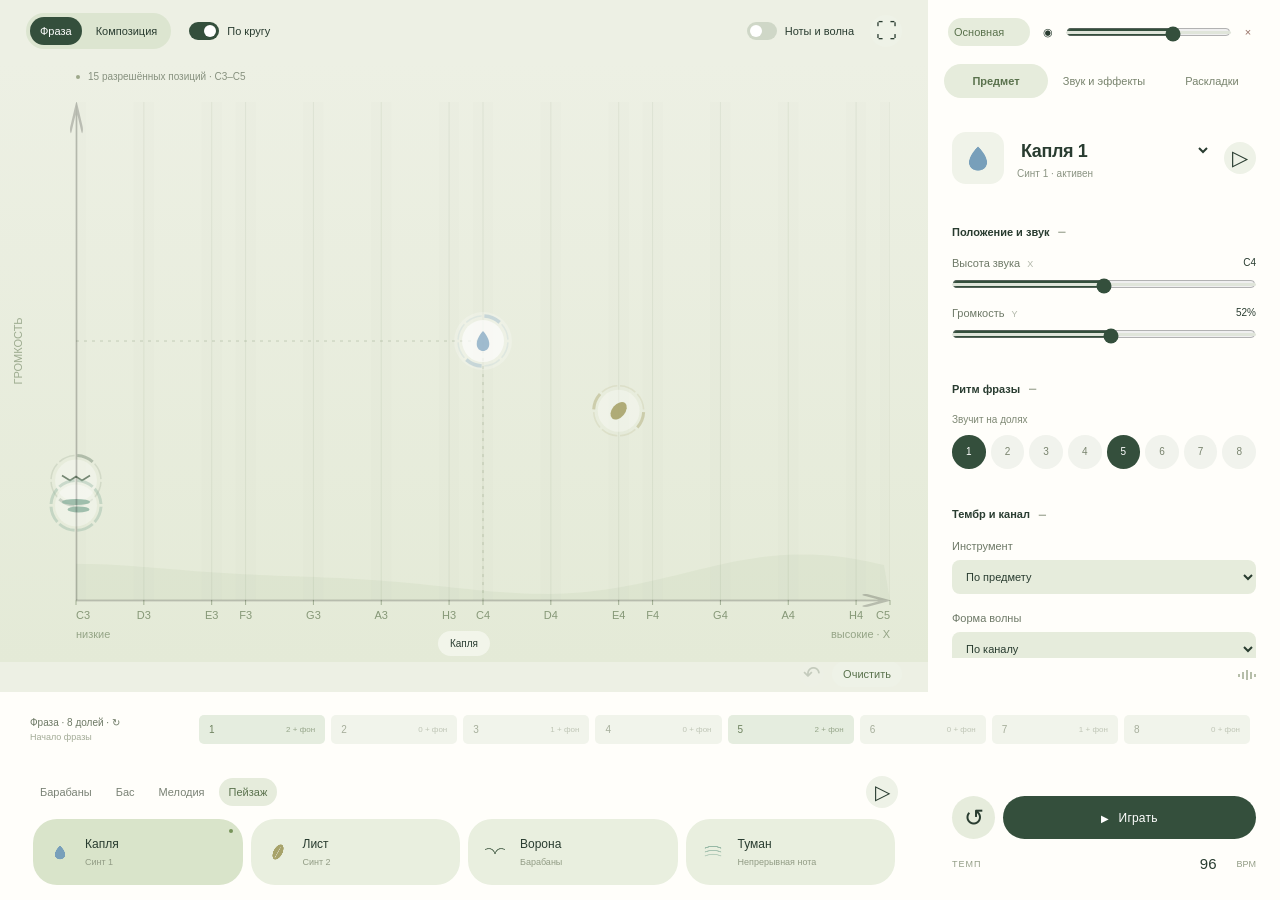
==== commit 5be10496: "Allow deleting every composition ring" ====
--- a/index.html
+++ b/index.html
@@ -4,8 +4,8 @@
 <meta charset="utf-8"><meta name="viewport" content="width=device-width, initial-scale=1, viewport-fit=cover">
 <meta name="theme-color" content="#f4f5ee"><meta name="description" content="Пейзаж — музыкальный инструмент. Собери повторяющуюся фразу из предметов на холсте.">
 <title>Пейзаж — звуковой холст</title>
-<link rel="stylesheet" href="./sketches/landscape/landscape.css?v=20261013-fill"><script src="./sketches/landscape/instruments.js?v=20261013-instruments" defer></script><script src="./sketches/landscape/layout-files.js?v=20261013-instruments" defer></script><script src="./sketches/landscape/composition-tools.js?v=20261013-buttons" defer></script><script src="./sketches/landscape/selection-tools.js?v=20261013-multiselect" defer></script>
-<script src="./sketches/landscape/landscape.js?v=20261013-multiselect" defer></script>
+<link rel="stylesheet" href="./sketches/landscape/landscape.css?v=20261013-fill"><script src="./sketches/landscape/instruments.js?v=20261013-instruments" defer></script><script src="./sketches/landscape/layout-files.js?v=20261013-empty" defer></script><script src="./sketches/landscape/composition-tools.js?v=20261013-buttons" defer></script><script src="./sketches/landscape/selection-tools.js?v=20261013-multiselect" defer></script>
+<script src="./sketches/landscape/landscape.js?v=20261013-empty" defer></script>
 </head>
 <body>
 <main id="landscape-lab-01" class="landscape-lab" data-world="autumn">
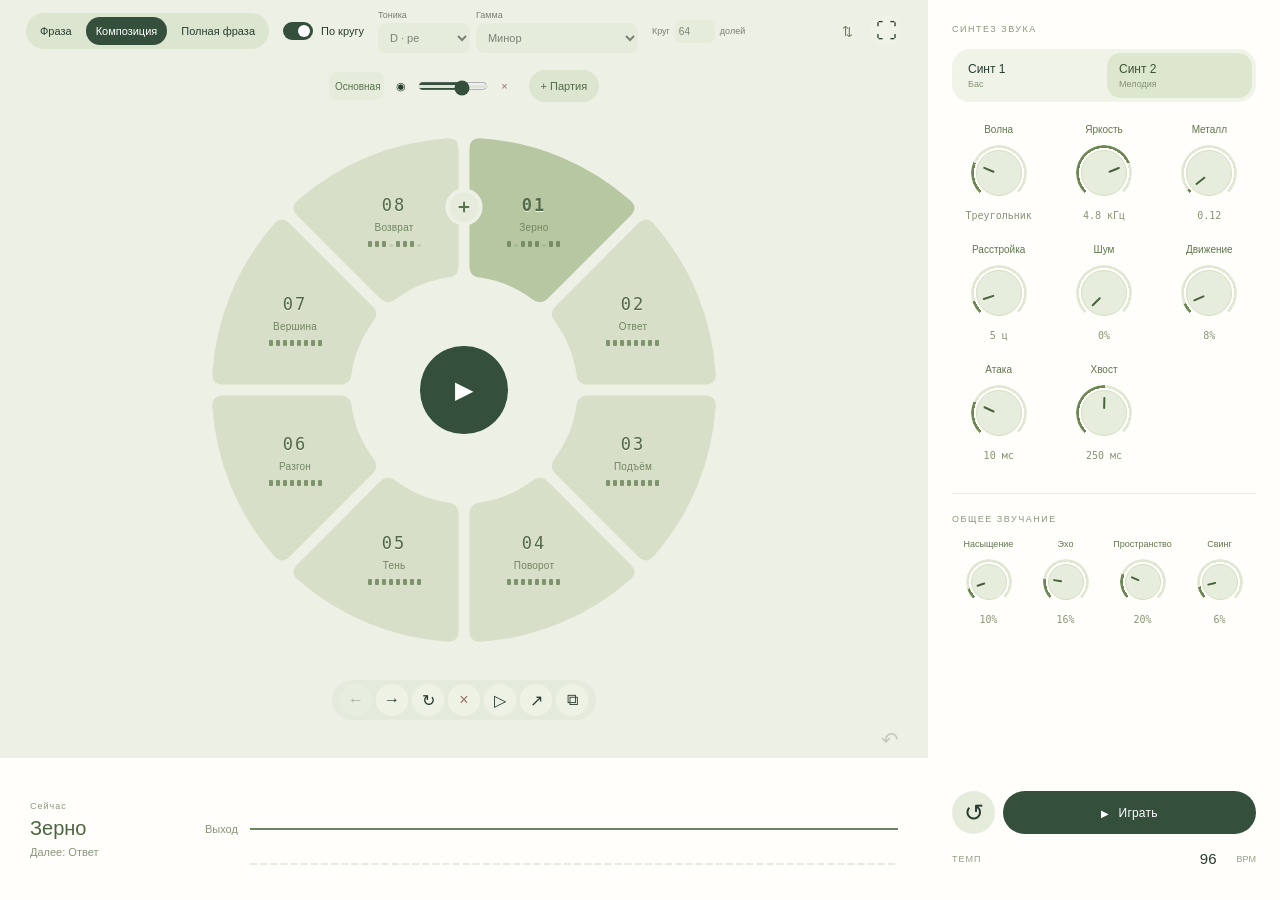
==== commit ad2a10cd: "Publish performance synth and visible full phrase mode" ====
--- a/index.html
+++ b/index.html
@@ -4,84 +4,118 @@
 <meta charset="utf-8"><meta name="viewport" content="width=device-width, initial-scale=1, viewport-fit=cover">
 <meta name="theme-color" content="#f4f5ee"><meta name="description" content="Пейзаж — музыкальный инструмент. Собери повторяющуюся фразу из предметов на холсте.">
 <title>Пейзаж — звуковой холст</title>
-<link rel="stylesheet" href="./sketches/landscape/landscape.css?v=20261013-fill"><script src="./sketches/landscape/instruments.js?v=20261013-instruments" defer></script><script src="./sketches/landscape/layout-files.js?v=20261013-empty" defer></script><script src="./sketches/landscape/composition-tools.js?v=20261013-buttons" defer></script><script src="./sketches/landscape/selection-tools.js?v=20261013-multiselect" defer></script>
-<script src="./sketches/landscape/landscape.js?v=20261013-empty" defer></script>
+<link rel="stylesheet" href="./sketches/landscape/landscape.css?v=20261013-readable-wave"><script src="./sketches/landscape/instruments.js?v=20261013-readable-wave" defer></script><script src="./sketches/landscape/layout-files.js?v=20261013-readable-wave" defer></script><script src="./sketches/landscape/composition-tools.js?v=20261013-readable-wave" defer></script><script src="./sketches/landscape/selection-tools.js?v=20261013-readable-wave" defer></script>
+<script src="./sketches/landscape/performance-score.js?v=20261013-readable-wave" defer></script><script src="./sketches/landscape/knobs.js?v=20261013-readable-wave" defer></script><script src="./sketches/landscape/performance-controls.js?v=20261013-readable-wave" defer></script>
+<script src="./sketches/landscape/output-scope.js?v=20261013-readable-wave" defer></script>
+<script src="./sketches/landscape/live-phrase-editor.js?v=20261013-readable-wave" defer></script>
+<script src="./sketches/landscape/landscape.js?v=20261013-readable-wave" defer></script>
 </head>
 <body>
-<main id="landscape-lab-01" class="landscape-lab" data-world="autumn">
+<main id="landscape-lab-01" class="landscape-lab performance-mode" data-world="autumn">
  <div class="ll-workspace">
   <section class="canvas-panel" aria-label="Звуковой холст">
    <header class="ll-header">
-    <div class="composition-views" role="group" aria-label="Вид холста"><button type="button" data-editor-view="field" aria-pressed="true">Фраза</button><button type="button" data-editor-view="composition" aria-pressed="false">Композиция</button></div>
+    <div class="composition-views" role="group" aria-label="Вид холста"><button type="button" data-editor-view="field" aria-pressed="false">Фраза</button><button type="button" data-editor-view="composition" aria-pressed="true">Композиция</button><button type="button" data-editor-view="full-field" aria-pressed="false" title="Открыть выбранную фразу на полном холсте">Полная фраза</button></div>
     <label class="ll-audio-switch sequence-switch"><input type="checkbox" role="switch" data-control="sequence" checked><span>По кругу</span></label>
-    <div class="canvas-actions"><label class="ll-audio-switch"><input type="checkbox" role="switch" data-control="visualize"><span>Ноты и волна</span></label><button class="icon-button" data-action="fullscreen" aria-label="На весь экран" title="На весь экран">⛶</button></div>
+    <div class="header-scale" role="group" aria-label="Тональность и привязка нот"><label><span>Тоника</span><select data-control="tonic" aria-label="Тоника">
+      <option value="0">C · до</option><option value="1">C♯ · до♯</option><option value="2">D · ре</option><option value="3">E♭ · ми♭</option><option value="4">E · ми</option><option value="5">F · фа</option><option value="6">F♯ · фа♯</option><option value="7">G · соль</option><option value="8">A♭ · ля♭</option><option value="9">A · ля</option><option value="10">B · си♭</option><option value="11">H · си</option>
+    </select></label><label><span>Гамма</span><select data-control="mode" aria-label="Лад и режим размещения">
+      <option value="major">Мажор</option><option value="minor">Минор</option><option value="dorian">Дорийский</option><option value="phrygian">Фригийский</option><option value="lydian">Лидийский</option><option value="mixolydian">Миксолидийский</option><option value="locrian">Локрийский</option><option value="majorPent">Мажорная пентатоника</option><option value="minorPent">Минорная пентатоника</option><option value="chromatic">Хроматический</option><option value="free">Без привязки</option>
+    </select></label></div>
+    <label class="cycle-length" data-cycle-control hidden>Круг <input data-control="cycle-beats" type="number" min="1" max="128" value="32" aria-label="Длительность общего оборота в долях"> долей</label>
+    <div class="canvas-actions"><details class="performance-files"><summary title="Раскладки" aria-label="Файлы раскладок">⇅</summary><div><button type="button" data-action="export-layout">Сохранить файл</button><button type="button" data-action="import-layout">Открыть файл</button><button type="button" data-action="restore-previous" hidden>Предыдущая раскладка</button><p data-layout-status role="status"></p></div></details><button class="icon-button" data-action="fullscreen" aria-label="На весь экран" title="На весь экран">⛶</button></div>
    </header>
    <div class="selection-marquee" data-marquee hidden aria-hidden="true"></div>
    <section class="composition-panel" data-composition aria-label="Фразы композиции" hidden>
+    <div class="composition-layers" data-composition-layers>
+   <div class="layer-controls" data-layer-controls role="group" aria-label="Слои композиции"></div>
+     <div class="layer-add"><button type="button" data-action="add-layer" aria-label="Добавить слой" title="Добавить слой"><span aria-hidden="true">+</span> Партия</button><div class="layer-picker" data-layer-picker hidden><button type="button" data-part-kind="bass">Бас</button><button type="button" data-part-kind="melody">Мелодия</button><button type="button" data-part-kind="drums">Барабаны</button></div></div>
+    </div>
     <div class="phrase-ring" data-fields role="group" aria-label="Фразы в порядке исполнения">
      <div class="phrase-ring-slots" data-field-list></div>
-     <div class="phrase-ring-center"><button type="button" data-action="add-layer" aria-label="Добавить слой" title="Добавить слой"><span class="add-symbol" aria-hidden="true">+</span></button><div class="layer-picker" data-layer-picker hidden><button type="button" data-part-kind="bass">Бас</button><button type="button" data-part-kind="melody">Мелодия</button><button type="button" data-part-kind="drums">Барабаны</button></div></div>
+     <div class="phrase-ring-center"><button type="button" data-action="performance-play" class="ring-play" aria-label="Играть композицию" aria-pressed="false">▶</button></div>
+
+    </div>
      <div class="phrase-actions" data-field-actions role="group" aria-label="Действия с выбранной фразой">
       <button type="button" data-field-move="-1" aria-label="Передвинуть фразу против часовой стрелки" title="Раньше">←</button>
       <button type="button" data-field-move="1" aria-label="Передвинуть фразу по часовой стрелке" title="Позже">→</button>
       <button type="button" data-action="field-repeats" aria-label="Настроить число повторов" aria-expanded="false" aria-controls="phrase-repeats" title="Повторы">↻</button>
       <button type="button" data-action="delete-field" class="delete-button" aria-label="Удалить фразу" title="Удалить · Delete">×</button>
+      <button type="button" data-action="cue-field" aria-label="Играть выбранную фразу следующей" title="Играть следующей">▷</button>
       <button type="button" data-action="edit-field" class="phrase-edit" aria-label="Редактировать фразу" title="Редактировать">↗</button>
       <button type="button" data-action="duplicate-field" aria-label="Копировать фразу" title="Копировать">⧉</button>
       <div id="phrase-repeats" class="phrase-repeats" data-repeats-popover hidden><label for="phrase-repeat-count">Повторы<input id="phrase-repeat-count" data-control="field-repeats" type="number" min="1" max="32" value="1"></label></div>
      </div>
-    </div>
    </section>
    <div class="ll-stage" data-stage>
     <canvas data-canvas role="img" aria-label="Звуковой холст. X задаёт высоту звука, Y — громкость."></canvas>
     <div class="figma-axis figma-axis-y" aria-hidden="true"><img src="./sketches/landscape/assets/axis-y.svg" alt=""></div>
     <div class="figma-axis figma-axis-x" aria-hidden="true"><img src="./sketches/landscape/assets/axis-x.svg" alt=""></div>
     <div class="ll-sources" data-sources></div>
-    <div class="canvas-caption"><span class="live-dot" aria-hidden="true"></span><span data-grid-summary></span><span data-live-notes hidden></span></div>
+    <div class="sr-only"><span data-grid-summary></span><span data-live-notes hidden></span></div>
     <div class="canvas-empty" data-empty hidden><span>Твоя музыка начинается здесь</span><p>Возьми предмет внизу и нанеси его на холст</p><button data-action="place-center">Разместить выбранный предмет</button></div>
     <div class="brush-hint" data-brush-hint><span data-brush-name>Капля</span></div>
    </div>
    <div class="canvas-bottom"><span data-status class="sr-only" role="status" aria-live="polite"></span><div><button class="icon-button" data-action="undo" disabled aria-label="Отменить изменение" title="Отменить · ⌘Z">↶</button><button class="text-button" data-action="clear">Очистить</button></div></div>
   </section>
-  <aside class="ll-editor" aria-label="Настройки инструмента">
-   <div class="layer-controls" data-layer-controls role="group" aria-label="Слои композиции"></div>
-   <div class="inspector-tabs" role="tablist" aria-label="Раздел настроек"><button role="tab" data-inspector-tab="source" aria-selected="true" aria-controls="source-panel" id="source-tab">Предмет</button><button role="tab" data-inspector-tab="sound" aria-selected="false" aria-controls="sound-panel" id="sound-tab">Звук и эффекты</button><button role="tab" data-inspector-tab="layouts" aria-selected="false" aria-controls="layouts-panel" id="layouts-tab">Раскладки</button></div>
+  <aside class="ll-editor" aria-label="Синтез звука">
+   <div class="performance-panel" data-performance-panel>
+    <div class="performance-panel-title">СИНТЕЗ ЗВУКА</div>
+    <div class="performance-voices" role="group" aria-label="Синтезаторный голос"><button type="button" data-performance-voice="0" aria-pressed="false">Синт 1 <span>Бас</span></button><button type="button" data-performance-voice="1" aria-pressed="true">Синт 2 <span>Мелодия</span></button></div>
+    <div class="knob-grid" data-voice-knobs></div>
+    <div class="performance-panel-title performance-fx-title">ОБЩЕЕ ЗВУЧАНИЕ</div>
+    <div class="knob-grid effect-knobs" data-effect-knobs></div>
+   </div>
+   <div class="legacy-controls" hidden><input type="range" data-source-param="fm" min="0" max="5" step="0.01" value="0"><input type="range" data-source-param="harmonicity" min="0.5" max="8" step="0.01" value="2"><input type="range" data-source-param="sub" min="0" max="1" step="0.01" value="0"><input type="range" data-source-param="vibrato" min="0" max="100" step="0.01" value="0"><input type="range" data-source-param="motion" min="0" max="1" step="0.01" value="0"><input type="range" data-source-param="lfoRate" min="0.1" max="12" step="0.01" value="3"><input type="range" data-source-param="pulse" min="0" max="1" step="0.01" value="0"><input type="range" data-source-param="drive" min="0" max="1" step="0.01" value="0">
+   <div class="inspector-tabs" role="tablist" aria-label="Раздел настроек"><button role="tab" data-inspector-tab="source" aria-selected="true" aria-controls="source-panel" id="source-tab">Синтез</button><button role="tab" data-inspector-tab="sound" aria-selected="false" aria-controls="sound-panel" id="sound-tab">Звук и эффекты</button><button role="tab" data-inspector-tab="layouts" aria-selected="false" aria-controls="layouts-panel" id="layouts-tab">Раскладки</button></div>
    <div class="inspector-scroll">
-    <div id="source-panel" role="tabpanel" aria-labelledby="source-tab">
+    <div id="source-panel" role="tabpanel" aria-labelledby="source-tab"><div class="performance-sources" data-performance-sources hidden><p data-performance-heading>Источники выбранных фраз</p><div class="source-chips" data-source-chips role="group" aria-label="Источники выбранных фраз"></div><small>Настройки применяются к выбранным источникам во всех выделенных фразах</small></div>
      <div class="selected-source"><canvas data-selected-icon width="112" height="112" aria-hidden="true"></canvas><div><label class="sr-only" for="source-select">Источник</label><select id="source-select" data-control="source" aria-label="Выбрать источник"></select><div data-selection class="ll-selection"></div></div><button data-action="audition" class="icon-button" aria-label="Прослушать источник" title="Прослушать">▷</button></div>
      <fieldset data-editor-fields>
-      <details class="inspector-section" open><summary><span>Положение и звук</span><span class="section-meta">01</span></summary><div class="section-body"><label class="control-row"><span>Высота звука <em>X</em></span><output data-value="pitch"></output><input data-control="pitch" type="range" min="0" max="10" value="3" aria-label="Высота звука"></label><label class="control-row"><span>Громкость <em>Y</em></span><output data-value="volume"></output><input data-control="volume" type="range" min="8" max="92" value="70" aria-label="Громкость источника"></label></div></details>
-      <details class="inspector-section" open><summary><span>Ритм фразы</span><span class="section-meta">02</span></summary><div class="section-body"><div class="pattern-label" data-pattern-label>Звучит на долях</div><div class="ll-steps" role="group" aria-label="Доли выбранного предмета" data-steps></div><p class="ll-period" data-period></p></div></details>
-      <details class="inspector-section" open><summary><span>Тембр и канал</span><span class="section-meta">03</span></summary><div class="section-body"><label class="select-row">Инструмент<select data-control="instrument" aria-label="Тембр источника"></select></label><label class="select-row">Форма волны<select data-source-param="wave" aria-label="Форма волны источника"><option value="auto">По каналу</option><option value="sine">Синус</option><option value="triangle">Треугольник</option><option value="sawtooth">Пила</option><option value="square">Квадрат</option></select></label><label class="control-row"><span>Уровень источника</span><output data-output="source:gain">1</output><input type="range" data-source-param="gain" min="0" max="1.5" step="0.01" value="1" aria-label="Уровень источника"></label><label class="control-row"><span>Панорама</span><output data-output="source:pan">0</output><input type="range" data-source-param="pan" min="-1" max="1" step="0.01" value="0" aria-label="Панорама"></label><div class="control-pair"><label>Октава<select data-source-param="octave" aria-label="Октава"><option value="-2" >-2</option><option value="-1" >-1</option><option value="0" selected>+0</option><option value="1" >+1</option><option value="2" >+2</option></select></label><label>Канал<select data-source-param="channel" aria-label="Канал источника"><option value="auto">По предмету</option><option value="0">Синт 1</option><option value="1">Синт 2</option><option value="2">Барабаны</option></select></label></div><label class="control-row"><span>Расстройка</span><output data-output="source:detune">0 ц</output><input type="range" data-source-param="detune" min="-50" max="50" step="1" value="0" aria-label="Расстройка"></label><label class="control-row"><span>Яркость</span><output data-output="source:brightness">5000 Гц</output><input type="range" data-source-param="brightness" min="300" max="12000" step="100" value="5000" aria-label="Яркость"></label></div></details>
-      <details class="inspector-section" open><summary><span>Огибающая</span><span class="section-meta">ADSR</span></summary><div class="section-body"><label class="control-row"><span>Длительность ноты</span><output data-output="source:duration">0.28 с</output><input type="range" data-source-param="duration" min="0.08" max="2" step="0.01" value="0.28" aria-label="Длительность ноты"></label><label class="control-row"><span>Атака</span><output data-output="source:attack">0.01 с</output><input type="range" data-source-param="attack" min="0.002" max="1" step="0.002" value="0.01" aria-label="Атака"></label><label class="control-row"><span>Спад</span><output data-output="source:decay">0.18 с</output><input type="range" data-source-param="decay" min="0.02" max="1" step="0.01" value="0.18" aria-label="Спад"></label><label class="control-row"><span>Удержание</span><output data-output="source:sustain">0.35</output><input type="range" data-source-param="sustain" min="0" max="1" step="0.01" value="0.35" aria-label="Удержание"></label><label class="control-row"><span>Отпускание</span><output data-output="source:release">0.25 с</output><input type="range" data-source-param="release" min="0.03" max="2" step="0.01" value="0.25" aria-label="Отпускание"></label></div></details>
+      <details class="inspector-section" open><summary><span>Синтез звука</span><span class="section-meta">OSC</span></summary><div class="section-body">
+       <label class="select-row" hidden>Инструмент<select data-control="instrument" aria-label="Тембр источника"></select></label>
+       <label class="select-row">Форма волны<select data-source-param="wave" aria-label="Форма волны источника"><option value="auto">По каналу</option><option value="sine">Синус</option><option value="triangle">Треугольник</option><option value="sawtooth">Пила</option><option value="square">Квадрат</option><option value="noise">Белый шум</option></select></label>
+       <div class="sound-presets" data-sound-presets role="group" aria-label="Пресеты звучания"></div>
+<label class="control-row"><span>Шум</span><output data-output="source:noise"></output><input type="range" data-source-param="noise" min="0" max="1" step="0.01" value="0" aria-label="Шум"></label><label class="control-row"><span>Яркость</span><output data-output="source:brightness"></output><input type="range" data-source-param="brightness" min="300" max="12000" step="100" value="5000" aria-label="Яркость"></label><label class="control-row"><span>Расстройка</span><output data-output="source:detune"></output><input type="range" data-source-param="detune" min="-50" max="50" step="1" value="0" aria-label="Расстройка"></label>
+       <label class="select-row">Звучание<select data-control="voice-mode" aria-label="Режим звучания"><option value="note">Нота</option><option value="held">Удержание · Синт 2</option></select></label>
+       <div class="control-pair"><label>Октава<select data-source-param="octave" aria-label="Октава"><option value="-2" >-2</option><option value="-1" >-1</option><option value="0" selected>+0</option><option value="1" >+1</option><option value="2" >+2</option></select></label><label>Канал<select data-source-param="channel" aria-label="Канал источника"><option value="auto">По предмету</option><option value="0">Синт 1</option><option value="1">Синт 2</option><option value="2">Барабаны</option></select></label></div><label class="control-row"><span>Панорама</span><output data-output="source:pan"></output><input type="range" data-source-param="pan" min="-1" max="1" step="0.01" value="0" aria-label="Панорама"></label><label class="control-row"><span>Уровень источника</span><output data-output="source:gain"></output><input type="range" data-source-param="gain" min="0" max="1.5" step="0.01" value="1" aria-label="Уровень источника"></label></div></details>
+      <details class="inspector-section" open><summary><span>Огибающая</span><span class="section-meta">ADSR</span></summary><div class="section-body"><canvas class="envelope-preview" data-envelope width="540" height="140" role="img" aria-label="Огибающая выбранного звука"></canvas><label class="control-row"><span>Длительность ноты</span><output data-output="source:duration">0.28 с</output><input type="range" data-source-param="duration" min="0.08" max="2" step="0.01" value="0.28" aria-label="Длительность ноты"></label><label class="control-row"><span>Атака</span><output data-output="source:attack">0.01 с</output><input type="range" data-source-param="attack" min="0.002" max="1" step="0.002" value="0.01" aria-label="Атака"></label><label class="control-row"><span>Спад</span><output data-output="source:decay">0.18 с</output><input type="range" data-source-param="decay" min="0.02" max="1" step="0.01" value="0.18" aria-label="Спад"></label><label class="control-row"><span>Удержание</span><output data-output="source:sustain">0.35</output><input type="range" data-source-param="sustain" min="0" max="1" step="0.01" value="0.35" aria-label="Удержание"></label><label class="control-row"><span>Отпускание</span><output data-output="source:release">0.25 с</output><input type="range" data-source-param="release" min="0.03" max="2" step="0.01" value="0.25" aria-label="Отпускание"></label></div></details>
+      <details class="inspector-section"><summary><span>Положение и звук</span><span class="section-meta">01</span></summary><div class="section-body"><label class="control-row"><span>Высота звука <em>X</em></span><output data-value="pitch"></output><input data-control="pitch" type="range" min="0" max="10" value="3" aria-label="Высота звука"></label><label class="control-row"><span>Громкость <em>Y</em></span><output data-value="volume"></output><input data-control="volume" type="range" min="8" max="92" value="70" aria-label="Громкость источника"></label></div></details>
+      <details class="inspector-section"><summary><span>Ритм фразы</span><span class="section-meta">02</span></summary><div class="section-body"><div class="pattern-label" data-pattern-label>Звучит на долях</div><div class="ll-steps" role="group" aria-label="Доли выбранного предмета" data-steps></div><p class="ll-period" data-period></p></div></details>
       <div class="ll-edit-actions"><button data-action="mute" aria-pressed="false">Приглушить</button><button data-action="duplicate">Копия</button><button data-action="delete" class="delete-button" aria-label="Удалить источник">Удалить</button></div>
      </fieldset>
      <p class="inspector-tip">Перетаскивай предмет на холсте.<br>← → меняют ноту · ↑ ↓ громкость</p>
     </div>
-    <div id="sound-panel" role="tabpanel" aria-labelledby="sound-tab" hidden><details class="inspector-section" open><summary><span>Фраза и тональность</span><span class="section-meta">01</span></summary><div class="section-body"><div class="control-pair"><label>Длина фразы<input data-control="phrase-length" type="number" min="1" max="32" value="8" aria-label="Длина фразы в долях"></label><span class="unit-note">долей по кругу</span></div><div class="control-pair"><label>Тоника<select data-control="tonic" aria-label="Тоника">
-      <option value="0">C · до</option><option value="1">C♯ · до♯</option><option value="2">D · ре</option><option value="3">E♭ · ми♭</option><option value="4">E · ми</option><option value="5">F · фа</option><option value="6">F♯ · фа♯</option><option value="7">G · соль</option><option value="8">A♭ · ля♭</option><option value="9">A · ля</option><option value="10">B · си♭</option><option value="11">H · си</option>
-    </select></label><label>Лад<select data-control="mode" aria-label="Лад и режим размещения">
-      <option value="major">Мажор / ионийский</option><option value="minor">Минор / эолийский</option><option value="dorian">Дорийский</option><option value="phrygian">Фригийский</option><option value="lydian">Лидийский</option><option value="mixolydian">Миксолидийский</option><option value="locrian">Локрийский</option><option value="majorPent">Мажорная пентатоника</option><option value="minorPent">Минорная пентатоника</option><option value="chromatic">Хроматический</option><option value="free">Свободный</option>
-    </select></label></div><p class="field-note">X привязан к нотам лада. В свободном режиме частота меняется непрерывно.</p><button type="button" class="text-button" data-action="example">Загрузить пример: два аккорда ↗</button></div></details><details class="inspector-section" open><summary><span>Синт 1</span><span class="section-meta">CH 01</span></summary><div class="section-body"><label class="select-row">Форма волны<select data-control="wave1" aria-label="Волна Синт 1"><option value="sine">Синус</option><option value="triangle">Треугольник</option><option value="sawtooth">Пила</option><option value="square">Квадрат</option></select></label><label class="control-row"><span>Уровень</span><output data-output="sound:voices.0.gain">0.85</output><input type="range" data-sound-param="voices.0.gain" min="0" max="1.5" step="0.01" value="0.85" aria-label="Уровень"></label><label class="control-row"><span>Панорама</span><output data-output="sound:voices.0.pan">0</output><input type="range" data-sound-param="voices.0.pan" min="-1" max="1" step="0.01" value="0" aria-label="Панорама"></label><label class="control-row"><span>Расстройка</span><output data-output="sound:voices.0.detune">0 ц</output><input type="range" data-sound-param="voices.0.detune" min="-50" max="50" step="1" value="0" aria-label="Расстройка"></label></div></details><details class="inspector-section" open><summary><span>Синт 2</span><span class="section-meta">CH 02</span></summary><div class="section-body"><label class="select-row">Форма волны<select data-control="wave2" aria-label="Волна Синт 2"><option value="sine">Синус</option><option value="triangle">Треугольник</option><option value="sawtooth">Пила</option><option value="square">Квадрат</option></select></label><label class="control-row"><span>Уровень</span><output data-output="sound:voices.1.gain">0.85</output><input type="range" data-sound-param="voices.1.gain" min="0" max="1.5" step="0.01" value="0.85" aria-label="Уровень"></label><label class="control-row"><span>Панорама</span><output data-output="sound:voices.1.pan">0</output><input type="range" data-sound-param="voices.1.pan" min="-1" max="1" step="0.01" value="0" aria-label="Панорама"></label><label class="control-row"><span>Расстройка</span><output data-output="sound:voices.1.detune">0 ц</output><input type="range" data-sound-param="voices.1.detune" min="-50" max="50" step="1" value="0" aria-label="Расстройка"></label></div></details><details class="inspector-section" open><summary><span>Барабаны</span><span class="section-meta">CH 03</span></summary><div class="section-body"><label class="control-row"><span>Уровень</span><output data-output="sound:drums.gain">0.8</output><input type="range" data-sound-param="drums.gain" min="0" max="1.5" step="0.01" value="0.8" aria-label="Уровень"></label><label class="control-row"><span>Панорама</span><output data-output="sound:drums.pan">0</output><input type="range" data-sound-param="drums.pan" min="-1" max="1" step="0.01" value="0" aria-label="Панорама"></label><label class="control-row"><span>Хвост удара</span><output data-output="sound:drums.decay">0.18 с</output><input type="range" data-sound-param="drums.decay" min="0.05" max="1" step="0.01" value="0.18" aria-label="Хвост удара"></label><label class="control-row"><span>Высота удара</span><output data-output="sound:drums.tone">0.7</output><input type="range" data-sound-param="drums.tone" min="0.3" max="2" step="0.01" value="0.7" aria-label="Высота удара"></label><label class="control-row"><span>Шум</span><output data-output="sound:drums.noise">0.3</output><input type="range" data-sound-param="drums.noise" min="0" max="1" step="0.01" value="0.3" aria-label="Шум"></label></div></details><details class="inspector-section" open><summary><span>Эффекты синтов</span><span class="section-meta">FX</span></summary><div class="section-body"><p class="effect-order">Тембр → Насыщение → Эхо → Пространство</p><label class="control-row"><span>Яркость</span><output data-output="sound:effects.synth.brightness">5000 Гц</output><input type="range" data-sound-param="effects.synth.brightness" min="300" max="12000" step="100" value="5000" aria-label="Яркость"></label><label class="control-row"><span>Насыщение</span><output data-output="sound:effects.synth.drive">0.15</output><input type="range" data-sound-param="effects.synth.drive" min="0" max="1" step="0.01" value="0.15" aria-label="Насыщение"></label><label class="control-row"><span>Эхо · уровень</span><output data-output="sound:effects.synth.delayMix">0.12</output><input type="range" data-sound-param="effects.synth.delayMix" min="0" max="0.8" step="0.01" value="0.12" aria-label="Эхо · уровень"></label><label class="control-row"><span>Эхо · время</span><output data-output="sound:effects.synth.delayTime">0.25 с</output><input type="range" data-sound-param="effects.synth.delayTime" min="0.04" max="1" step="0.005" value="0.25" aria-label="Эхо · время"></label><label class="control-row"><span>Эхо · повторы</span><output data-output="sound:effects.synth.feedback">0.2</output><input type="range" data-sound-param="effects.synth.feedback" min="0" max="0.75" step="0.01" value="0.2" aria-label="Эхо · повторы"></label><label class="control-row"><span>Реверберация</span><output data-output="sound:effects.synth.reverbMix">0.16</output><input type="range" data-sound-param="effects.synth.reverbMix" min="0" max="0.8" step="0.01" value="0.16" aria-label="Реверберация"></label><label class="control-row"><span>Размер пространства</span><output data-output="sound:effects.synth.room">1.6 с</output><input type="range" data-sound-param="effects.synth.room" min="0.4" max="4" step="0.1" value="1.6" aria-label="Размер пространства"></label></div></details><details class="inspector-section" open><summary><span>Эффекты барабанов</span><span class="section-meta">FX</span></summary><div class="section-body"><p class="effect-order">Тембр → Насыщение → Эхо → Пространство</p><label class="control-row"><span>Яркость</span><output data-output="sound:effects.drum.brightness">5000 Гц</output><input type="range" data-sound-param="effects.drum.brightness" min="300" max="12000" step="100" value="5000" aria-label="Яркость"></label><label class="control-row"><span>Насыщение</span><output data-output="sound:effects.drum.drive">0.15</output><input type="range" data-sound-param="effects.drum.drive" min="0" max="1" step="0.01" value="0.15" aria-label="Насыщение"></label><label class="control-row"><span>Эхо · уровень</span><output data-output="sound:effects.drum.delayMix">0.12</output><input type="range" data-sound-param="effects.drum.delayMix" min="0" max="0.8" step="0.01" value="0.12" aria-label="Эхо · уровень"></label><label class="control-row"><span>Эхо · время</span><output data-output="sound:effects.drum.delayTime">0.25 с</output><input type="range" data-sound-param="effects.drum.delayTime" min="0.04" max="1" step="0.005" value="0.25" aria-label="Эхо · время"></label><label class="control-row"><span>Эхо · повторы</span><output data-output="sound:effects.drum.feedback">0.2</output><input type="range" data-sound-param="effects.drum.feedback" min="0" max="0.75" step="0.01" value="0.2" aria-label="Эхо · повторы"></label><label class="control-row"><span>Реверберация</span><output data-output="sound:effects.drum.reverbMix">0.16</output><input type="range" data-sound-param="effects.drum.reverbMix" min="0" max="0.8" step="0.01" value="0.16" aria-label="Реверберация"></label><label class="control-row"><span>Размер пространства</span><output data-output="sound:effects.drum.room">1.6 с</output><input type="range" data-sound-param="effects.drum.room" min="0.4" max="4" step="0.1" value="1.6" aria-label="Размер пространства"></label></div></details><details class="inspector-section" open><summary><span>Общий выход</span><span class="section-meta">MASTER</span></summary><div class="section-body"><label class="control-row"><span>Громкость</span><output data-output="sound:master">0.36</output><input type="range" data-sound-param="master" min="0" max="0.8" step="0.01" value="0.36" aria-label="Громкость"></label><label class="control-row"><span>Порог компрессии</span><output data-output="sound:threshold">-18 дБ</output><input type="range" data-sound-param="threshold" min="-40" max="0" step="1" value="-18" aria-label="Порог компрессии"></label><label class="control-row"><span>Сжатие</span><output data-output="sound:ratio">4</output><input type="range" data-sound-param="ratio" min="1" max="12" step="0.5" value="4" aria-label="Сжатие"></label></div></details><details class="inspector-section" ><summary><span>Маршрутизация</span><span class="section-meta">↗</span></summary><div class="section-body"><div class="routing"><div><span>Синт 1</span><span>Синт 2</span></div><p>↓</p><div class="route-block">Эффекты синтов</div><p>↓</p><div class="route-block">Общий выход · компрессия</div><p>↑</p><div class="route-block">Эффекты барабанов</div><p>↑</p><div><span>Барабаны</span></div></div><p class="field-note">Визуализация слушает общий выход после эффектов.</p></div></details></div>
+    <div id="sound-panel" role="tabpanel" aria-labelledby="sound-tab" hidden><details class="inspector-section" open><summary><span>Ритм и тональность</span><span class="section-meta">01</span></summary><div class="section-body"><div class="control-pair"><label>Длина фразы<input data-control="phrase-length" type="number" min="1" max="32" value="8" aria-label="Длина фразы в долях"></label><span class="unit-note">долей по кругу</span></div><label class="control-row"><span>Свинг фразы</span><output data-output="sound:swing">0%</output><input type="range" data-sound-param="swing" min="0" max="0.5" step="0.01" value="0" aria-label="Свинг фразы"></label><p class="field-note">X привязан к нотам лада. В свободном режиме частота меняется непрерывно.</p><button type="button" class="text-button" data-action="example">Загрузить пример: два аккорда ↗</button></div></details><details class="inspector-section" open><summary><span>Синт 1</span><span class="section-meta">CH 01</span></summary><div class="section-body"><label class="select-row">Форма волны<select data-control="wave1" aria-label="Волна Синт 1"><option value="sine">Синус</option><option value="triangle">Треугольник</option><option value="sawtooth">Пила</option><option value="square">Квадрат</option><option value="noise">Белый шум</option></select></label><label class="control-row"><span>Уровень</span><output data-output="sound:voices.0.gain">0.85</output><input type="range" data-sound-param="voices.0.gain" min="0" max="1.5" step="0.01" value="0.85" aria-label="Уровень"></label><label class="control-row"><span>Панорама</span><output data-output="sound:voices.0.pan">0</output><input type="range" data-sound-param="voices.0.pan" min="-1" max="1" step="0.01" value="0" aria-label="Панорама"></label><label class="control-row"><span>Расстройка</span><output data-output="sound:voices.0.detune">0 ц</output><input type="range" data-sound-param="voices.0.detune" min="-50" max="50" step="1" value="0" aria-label="Расстройка"></label></div></details><details class="inspector-section" open><summary><span>Синт 2</span><span class="section-meta">CH 02</span></summary><div class="section-body"><label class="select-row">Форма волны<select data-control="wave2" aria-label="Волна Синт 2"><option value="sine">Синус</option><option value="triangle">Треугольник</option><option value="sawtooth">Пила</option><option value="square">Квадрат</option><option value="noise">Белый шум</option></select></label><label class="control-row"><span>Уровень</span><output data-output="sound:voices.1.gain">0.85</output><input type="range" data-sound-param="voices.1.gain" min="0" max="1.5" step="0.01" value="0.85" aria-label="Уровень"></label><label class="control-row"><span>Панорама</span><output data-output="sound:voices.1.pan">0</output><input type="range" data-sound-param="voices.1.pan" min="-1" max="1" step="0.01" value="0" aria-label="Панорама"></label><label class="control-row"><span>Расстройка</span><output data-output="sound:voices.1.detune">0 ц</output><input type="range" data-sound-param="voices.1.detune" min="-50" max="50" step="1" value="0" aria-label="Расстройка"></label></div></details><details class="inspector-section" open><summary><span>Барабаны</span><span class="section-meta">CH 03</span></summary><div class="section-body"><label class="control-row"><span>Уровень</span><output data-output="sound:drums.gain">0.8</output><input type="range" data-sound-param="drums.gain" min="0" max="1.5" step="0.01" value="0.8" aria-label="Уровень"></label><label class="control-row"><span>Панорама</span><output data-output="sound:drums.pan">0</output><input type="range" data-sound-param="drums.pan" min="-1" max="1" step="0.01" value="0" aria-label="Панорама"></label><label class="control-row"><span>Хвост удара</span><output data-output="sound:drums.decay">0.18 с</output><input type="range" data-sound-param="drums.decay" min="0.05" max="1" step="0.01" value="0.18" aria-label="Хвост удара"></label><label class="control-row"><span>Высота удара</span><output data-output="sound:drums.tone">0.7</output><input type="range" data-sound-param="drums.tone" min="0.3" max="2" step="0.01" value="0.7" aria-label="Высота удара"></label><label class="control-row"><span>Шум</span><output data-output="sound:drums.noise">0.3</output><input type="range" data-sound-param="drums.noise" min="0" max="1" step="0.01" value="0.3" aria-label="Шум"></label></div></details><details class="inspector-section" open><summary><span>Эффекты синтов</span><span class="section-meta">FX</span></summary><div class="section-body"><p class="effect-order">Тембр → Насыщение → Эхо → Пространство</p><label class="control-row"><span>Яркость</span><output data-output="sound:effects.synth.brightness">5000 Гц</output><input type="range" data-sound-param="effects.synth.brightness" min="300" max="12000" step="100" value="5000" aria-label="Яркость"></label><label class="control-row"><span>Насыщение</span><output data-output="sound:effects.synth.drive">0.15</output><input type="range" data-sound-param="effects.synth.drive" min="0" max="1" step="0.01" value="0.15" aria-label="Насыщение"></label><label class="control-row"><span>Эхо · уровень</span><output data-output="sound:effects.synth.delayMix">0.12</output><input type="range" data-sound-param="effects.synth.delayMix" min="0" max="0.8" step="0.01" value="0.12" aria-label="Эхо · уровень"></label><label class="control-row"><span>Эхо · время</span><output data-output="sound:effects.synth.delayTime">0.25 с</output><input type="range" data-sound-param="effects.synth.delayTime" min="0.04" max="1" step="0.005" value="0.25" aria-label="Эхо · время"></label><label class="control-row"><span>Эхо · повторы</span><output data-output="sound:effects.synth.feedback">0.2</output><input type="range" data-sound-param="effects.synth.feedback" min="0" max="0.75" step="0.01" value="0.2" aria-label="Эхо · повторы"></label><label class="control-row"><span>Реверберация</span><output data-output="sound:effects.synth.reverbMix">0.16</output><input type="range" data-sound-param="effects.synth.reverbMix" min="0" max="0.8" step="0.01" value="0.16" aria-label="Реверберация"></label><label class="control-row"><span>Размер пространства</span><output data-output="sound:effects.synth.room">1.6 с</output><input type="range" data-sound-param="effects.synth.room" min="0.4" max="4" step="0.1" value="1.6" aria-label="Размер пространства"></label></div></details><details class="inspector-section" open><summary><span>Эффекты барабанов</span><span class="section-meta">FX</span></summary><div class="section-body"><p class="effect-order">Тембр → Насыщение → Эхо → Пространство</p><label class="control-row"><span>Яркость</span><output data-output="sound:effects.drum.brightness">5000 Гц</output><input type="range" data-sound-param="effects.drum.brightness" min="300" max="12000" step="100" value="5000" aria-label="Яркость"></label><label class="control-row"><span>Насыщение</span><output data-output="sound:effects.drum.drive">0.15</output><input type="range" data-sound-param="effects.drum.drive" min="0" max="1" step="0.01" value="0.15" aria-label="Насыщение"></label><label class="control-row"><span>Эхо · уровень</span><output data-output="sound:effects.drum.delayMix">0.12</output><input type="range" data-sound-param="effects.drum.delayMix" min="0" max="0.8" step="0.01" value="0.12" aria-label="Эхо · уровень"></label><label class="control-row"><span>Эхо · время</span><output data-output="sound:effects.drum.delayTime">0.25 с</output><input type="range" data-sound-param="effects.drum.delayTime" min="0.04" max="1" step="0.005" value="0.25" aria-label="Эхо · время"></label><label class="control-row"><span>Эхо · повторы</span><output data-output="sound:effects.drum.feedback">0.2</output><input type="range" data-sound-param="effects.drum.feedback" min="0" max="0.75" step="0.01" value="0.2" aria-label="Эхо · повторы"></label><label class="control-row"><span>Реверберация</span><output data-output="sound:effects.drum.reverbMix">0.16</output><input type="range" data-sound-param="effects.drum.reverbMix" min="0" max="0.8" step="0.01" value="0.16" aria-label="Реверберация"></label><label class="control-row"><span>Размер пространства</span><output data-output="sound:effects.drum.room">1.6 с</output><input type="range" data-sound-param="effects.drum.room" min="0.4" max="4" step="0.1" value="1.6" aria-label="Размер пространства"></label></div></details><details class="inspector-section" open><summary><span>Общий выход</span><span class="section-meta">MASTER</span></summary><div class="section-body"><label class="control-row"><span>Громкость</span><output data-output="sound:master">0.36</output><input type="range" data-sound-param="master" min="0" max="0.8" step="0.01" value="0.36" aria-label="Громкость"></label><label class="control-row"><span>Порог компрессии</span><output data-output="sound:threshold">-18 дБ</output><input type="range" data-sound-param="threshold" min="-40" max="0" step="1" value="-18" aria-label="Порог компрессии"></label><label class="control-row"><span>Сжатие</span><output data-output="sound:ratio">4</output><input type="range" data-sound-param="ratio" min="1" max="12" step="0.5" value="4" aria-label="Сжатие"></label></div></details><details class="inspector-section" ><summary><span>Маршрутизация</span><span class="section-meta">↗</span></summary><div class="section-body"><div class="routing"><div><span>Синт 1</span><span>Синт 2</span></div><p>↓</p><div class="route-block">Эффекты синтов</div><p>↓</p><div class="route-block">Общий выход · компрессия</div><p>↑</p><div class="route-block">Эффекты барабанов</div><p>↑</p><div><span>Барабаны</span></div></div><p class="field-note">Визуализация слушает общий выход после эффектов.</p></div></details></div>
     <div id="layouts-panel" role="tabpanel" aria-labelledby="layouts-tab" hidden>
      <section class="layout-files" aria-label="Файлы раскладок">
-      <button type="button" class="layout-primary" data-action="export-layout">↓ Сохранить файл</button>
+      <button type="button" class="layout-primary" data-action="legacy-export-layout">↓ Сохранить файл</button>
 
       <div class="layout-import">
-       <button type="button" data-action="import-layout">↑ Импортировать файл</button>
+       <button type="button" data-action="legacy-import-layout">↑ Импортировать файл</button>
        <input data-control="layout-file" type="file" accept=".json,application/json" hidden aria-label="Файл раскладки">
       </div>
-      <p class="layout-file-status" data-layout-status role="status" aria-live="polite"></p>
+      <p class="layout-file-status" data-legacy-layout-status role="status" aria-live="polite"></p>
      </section>
     </div>
    </div>
    <div class="inspector-footer"><span class="output-indicator" role="img" aria-label="Уровень выхода 0%"><i></i><i></i><i></i><i></i><i></i></span><span data-audio-status class="sr-only">Готов к игре</span></div>
+   </div>
   </aside>
  </div>
  <footer class="instrument-dock">
-  <div class="ll-phrase"><div class="ll-phrase-heading"><span data-phrase-label>Фраза · 8 долей</span><span data-playhead>Начало фразы</span><label class="cycle-length" data-cycle-control hidden>Круг <input data-control="cycle-beats" type="number" min="1" max="128" value="32" aria-label="Длительность общего оборота в долях"> долей</label></div><ol class="ll-timeline" data-timeline aria-label="Таймлайн фразы"></ol></div>
-  <div class="dock-main">
-   <div class="palette-area"><div class="palette-toolbar"><div class="instrument-categories" role="group" aria-label="Набор инструментов"><button type="button" data-instrument-category="drums" aria-pressed="false">Барабаны</button><button type="button" data-instrument-category="bass" aria-pressed="false">Бас</button><button type="button" data-instrument-category="melody" aria-pressed="false">Мелодия</button><button type="button" data-instrument-category="landscape" aria-pressed="true">Пейзаж</button></div><button type="button" class="tool-audition" data-action="audition-tool" aria-label="Прослушать выбранный тембр" title="Прослушать выбранный тембр">▷</button></div><div class="ll-palette" role="group" aria-label="Предмет для размещения" data-palette></div></div>
+  <div class="sr-only"><div><span data-phrase-label>Фраза · 8 долей</span><span data-playhead>Начало фразы</span></div><ol class="ll-timeline" data-timeline aria-label="Таймлайн фразы"></ol></div>
+  <div class="dock-main"><div class="performance-transport-info">
+    <div class="performance-playback-caption"><span class="performance-now-label">Сейчас</span><strong data-current-phrase>Зерно</strong><span data-next-phrase>Далее: Ответ</span></div>
+    <section class="live-phrase-editor" data-live-editor hidden aria-label="Редактирование фразы во время исполнения">
+     <div class="live-editor-header"><div><span class="live-editor-caption">Редактирование фразы</span><strong data-live-title>Зерно</strong><small data-live-context></small></div><button type="button" data-live-cue title="Играть эту фразу следующей">▷ Следующей</button><button type="button" class="live-close" data-live-close aria-label="Закрыть редактор фразы">×</button></div>
+     <div class="live-editor-tools"><select data-live-source aria-label="Источник в открытой фразе"></select><select data-live-brush aria-label="Добавляемый источник"><option value="1">Синт 2</option><option value="0">Синт 1</option><option value="held">Фон · Синт 2</option><option value="kick-deep">Бочка</option><option value="snare-dry">Снейр</option><option value="hat-closed">Хэт</option></select><button type="button" data-live-add aria-label="Добавить источник в открытую фразу">+</button><button type="button" data-live-copy aria-label="Копировать выбранный источник">⧉</button><button type="button" data-live-delete aria-label="Удалить выбранный источник">×</button><button type="button" data-live-undo aria-label="Отменить правку фразы">↶</button></div>
+     <div class="live-editor-stage"><canvas data-live-canvas tabindex="0" role="img" aria-label="Ноды выбранной фразы: X меняет ноту, Y — громкость. Клик по свободному месту добавляет источник."></canvas><div data-live-sources class="live-editor-sources"></div></div>
+     <div class="live-editor-rhythm"><span>Доли</span><div data-live-beats role="group" aria-label="Ритм выбранного источника"></div><span data-live-status role="status"></span></div>
+    </section>
+    <div class="performance-output"><span>Выход</span><canvas data-output-scope role="img" aria-label="Спектр и звуковая волна общего выхода после эффектов"></canvas></div>
+   </div>
+   <div class="palette-area"><div class="palette-toolbar"><div class="instrument-categories" role="group" aria-label="Источники звука"><button type="button" data-instrument-category="waves" aria-pressed="true">Волны</button><button type="button" data-instrument-category="drums" aria-pressed="false">Барабаны</button></div><button type="button" class="tool-audition" data-action="audition-tool" aria-label="Прослушать выбранный тембр" title="Прослушать выбранный тембр">▷</button></div><div class="ll-palette" role="group" aria-label="Предмет для размещения" data-palette></div></div>
    <div class="ll-transport"><div class="transport-buttons"><button data-action="restart" class="restart-button" aria-label="Сначала" title="Сначала">↺</button><button data-action="play" class="ll-play" aria-pressed="false">Играть</button></div><label class="ll-tempo">ТЕМП <span><input data-control="tempo" type="number" min="45" max="160" value="80" aria-label="Темп в ударах в минуту"> <small>BPM</small></span></label></div>
   </div>
  </footer>
--- a/sketches/landscape/landscape.css
+++ b/sketches/landscape/landscape.css
@@ -318,3 +318,156 @@
 .composition-panel:focus-visible, [data-canvas]:focus-visible { box-shadow: inset 0 0 0 1px #9aaf89; }
 
 [data-selection-count]:not([data-selection-count="0"]):not([data-selection-count="1"]) .selected-source select { font-size: 15px; }
+
+/* The performance panel edits the selected phrase, while the transport keeps running. */
+.performance-sources { padding: 14px 0 18px; border-bottom: 1px solid #dce4d2; margin-bottom: 14px; }
+.performance-sources p { margin: 0 0 10px; font-size: 12px; color: #526744; }
+.performance-sources small { display: block; margin-top: 10px; color: #839079; font-size: 10px; line-height: 1.5; }
+.source-chips, .sound-presets { display: flex; flex-wrap: wrap; gap: 6px; }
+.source-chips button, .sound-presets button { min-height: 30px; border: 0; padding: 6px 9px; border-radius: 8px; font-size: 10px; background: #e7eddc; color: #60774d; }
+.source-chips button[aria-pressed=true] { background: #d2dfbf; color: #334b2b; }
+.sound-presets { margin: 0 0 18px; }
+.envelope-preview { width: 100%; height: 70px; display: block; margin: 0 0 18px; }
+.ll-palette[data-library$=waves] button { flex: 1 0 126px; }
+.performance-sources[hidden], label[hidden] { display: none; }
+.source-chips button:focus-visible, .sound-presets button:focus-visible { outline: 2px solid #526744; outline-offset: 2px; }
+@media(pointer:coarse) { .source-chips button, .sound-presets button { min-height: 44px; } }
+
+/* Tonality is available beside the view controls; the timeline stays accessible. */
+.landscape-lab { grid-template-rows: minmax(0,1fr) 140px; }
+.instrument-dock { grid-template-rows: minmax(0,1fr); }
+.ll-header { flex-wrap: wrap; justify-content: flex-start; align-content: center; gap: 8px 14px; }
+.composition-views, .sequence-switch { flex: none; }
+.header-scale { display: flex; align-items: center; gap: 6px; flex: none; }
+.header-scale label { display: flex; flex-direction: column; gap: 3px; color: var(--muted); font-size: 9px; }
+.header-scale select { width: 92px; min-height: 30px; padding: 5px 23px 5px 8px; font-size: 11px; }
+.header-scale [data-control=mode] { width: 162px; }
+.ll-header .cycle-length { flex: none; }
+.ll-header .canvas-actions { margin-left: auto; flex: none; gap: 8px; }
+@media(min-width:1700px) { .landscape-lab { grid-template-rows: minmax(0,1fr) 170px; } }
+@media(max-width:1200px) {
+  .canvas-panel { grid-template-rows: 112px minmax(0,1fr) 36px; }
+  .ll-header { padding: 10px 18px; }
+}
+@media(max-width:600px) {
+  .canvas-panel { grid-template-rows: 116px minmax(0,1fr) 34px; }
+  .ll-header { padding: 10px 12px; gap: 8px 10px; }
+  .header-scale { order: 2; }
+  .ll-header .cycle-length { order: 3; }
+  .header-scale select { width: 78px; }
+  .header-scale [data-control=mode] { width: 150px; }
+}
+@media(pointer:coarse) { .header-scale select, .composition-views button { min-height: 44px; } }
+
+/* Performance mode keeps the phrase circle and exposes only the sound controls. */
+.performance-panel { flex: 1; min-height: 0; overflow-y: auto; overscroll-behavior: contain; padding: 24px; scrollbar-width: thin; scrollbar-color: #dfe4d9 transparent; }
+.performance-panel-title { color: #8a967e; font-size: 9px; letter-spacing: 1.5px; margin-bottom: 15px; }
+.performance-voices { display: flex; gap: 6px; margin-bottom: 22px; padding: 4px; border-radius: 18px; background: #eff3e8; }
+.performance-voices button { flex: 1; min-height: 45px; background: transparent; font-size: 12px; border-radius: 14px; text-align: left; padding: 7px 12px; }
+.performance-voices button span { display: block; margin-top: 3px; font-size: 9px; color: #849176; }
+.performance-voices button[aria-pressed=true] { background: #dce7cd; color: #3c5530; }
+.knob-grid { display: grid; grid-template-columns: repeat(3,minmax(0,1fr)); gap: 21px 12px; }
+.knob-control { display: flex; flex-direction: column; align-items: center; min-width: 0; gap: 8px; color: #60764f; --knob-position: 0; }
+.knob-name { font-size: 10px; line-height: 1.2; white-space: nowrap; }
+.knob-surface { position: relative; width: 58px; height: 58px; flex: none; touch-action: none; }
+.knob-dial { display: block; position: absolute; inset: 6px; border-radius: 50%; background: #e6eddc; border: 1px solid #d3dfc5; }
+.knob-dial::before { content: ''; position: absolute; inset: -6px; border-radius: 50%; background: conic-gradient(from 225deg,#6c8955 0deg calc(var(--knob-position)*270deg),#e0e8d5 calc(var(--knob-position)*270deg) 270deg,transparent 270deg 360deg); mask: radial-gradient(farthest-side,transparent calc(100% - 3px),#000 calc(100% - 3px)); }
+.knob-dial i { position: absolute; width: 2px; height: 12px; background: #48633b; top: 6px; left: calc(50% - 1px); border-radius: 2px; transform-origin: 50% 17px; transform: rotate(calc(-135deg + var(--knob-position)*270deg)); }
+.knob-surface input { position: absolute; inset: 0; width: 100%; height: 100%; margin: 0; opacity: 0; cursor: ns-resize; touch-action: none; }
+.knob-surface:has(input:focus-visible) { outline: 2px solid var(--accent); outline-offset: 4px; border-radius: 50%; }
+.knob-surface.is-turning .knob-dial { background: #dce8cc; }
+.knob-control output { font: 10px ui-monospace,SFMono-Regular,Menlo,monospace; color: #879578; min-height: 13px; white-space: nowrap; }
+.performance-fx-title { margin-top: 30px; padding-top: 20px; border-top: 1px solid #e5ebdf; }
+.effect-knobs { grid-template-columns: repeat(4,minmax(0,1fr)); gap: 12px 4px; }
+.effect-knobs .knob-surface { width: 48px; height: 48px; }
+.effect-knobs .knob-dial i { height: 9px; top: 4px; transform-origin: 50% 13px; }
+.effect-knobs .knob-name { font-size: 9px; }
+/* Parties stay beside the circle; the right panel remains a synth. */
+.performance-mode .composition-panel { display: grid; grid-template-rows: auto minmax(0,1fr) 44px; justify-items: center; gap: 6px; padding-bottom: 6px; }
+.composition-layers { display: flex; align-items: center; justify-content: center; gap: 12px; width: 100%; padding: 8px 20px 0; }
+.composition-layers .layer-controls { display: flex; flex-wrap: wrap; justify-content: center; gap: 5px 14px; padding: 0; }
+.composition-layers .layer-row { grid-template-columns: auto 24px 70px 24px; min-height: 32px; }
+.composition-layers .layer-name { font-size: 10px; border-radius: 8px; }
+.layer-add { position: relative; flex-shrink: 0; z-index: 9; }
+.layer-add > button { min-height: 32px; border: 0; border-radius: 18px; padding: 5px 12px; background: #dce5d0; color: #53694a; font-size: 11px; }
+.layer-add .layer-picker { top: calc(100% + 5px); left: auto; right: 0; transform: none; }
+.performance-mode .phrase-ring { align-self: center; }
+.performance-mode .phrase-actions { position: relative; left: auto !important; top: auto !important; transform: none; display: flex; align-items: center; align-self: center; gap: 4px; padding: 4px 8px; background: #e5ebdc; }
+.performance-mode .phrase-actions .phrase-edit, .performance-mode .phrase-actions [data-action=duplicate-field] { width: 32px; }
+.performance-mode .phrase-repeats { top: auto; bottom: calc(100% + 5px); }
+.performance-mode .phrase-ring-center > .ring-play { width: clamp(36px,calc(var(--ring-size,400px) * var(--play-scale,.16)),88px); height: clamp(36px,calc(var(--ring-size,400px) * var(--play-scale,.16)),88px); min-height: 36px; font-size: clamp(15px,calc(var(--ring-size,400px) * .055),24px); }
+.performance-mode[data-layer-count="3"] .phrase-label, .performance-mode[data-layer-count="4"] .phrase-label { gap: 3px; }
+.performance-mode[data-layer-count="3"] .phrase-number, .performance-mode[data-layer-count="4"] .phrase-number { font-size: 12px; }
+.performance-mode[data-layer-count="3"] .phrase-name, .performance-mode[data-layer-count="4"] .phrase-name { font-size: 8px; }
+.performance-mode[data-layer-count="4"] .phrase-rhythm { display: none; }
+.performance-mode .phrase-ring[data-compact=true] .phrase-name, .performance-mode .phrase-ring[data-compact=true] .phrase-rhythm { display: none; }
+.performance-mode .phrase-ring[data-compact=true] .phrase-label { width: 28px; gap: 0; }
+@media(max-width:800px) { .composition-layers { gap: 8px; padding: 4px 12px 0; } .composition-layers .layer-controls { gap: 0 8px; } .composition-layers .layer-row { grid-template-columns: auto 22px 42px 22px; } }
+@media(max-width:600px) { .performance-mode .phrase-actions > button { width: 32px; height: 32px; min-height: 32px; } .composition-layers { align-items: flex-start; } }
+.phrase-ring-center > .ring-play { width: 88px; height: 88px; min-height: 44px; padding: 0; background: #344f3c; color: #fff; font-size: 24px; }
+.phrase-ring-center > .ring-play::before { display: none; }
+.phrase-ring-center > .ring-play:hover:not(:disabled) { background: #45674d; }
+.phrase-ring-center > .ring-play:active:not(:disabled) { background: #2c4533; }
+.phrase-name { font-size: 10px; letter-spacing: .2px; color: #718561; }
+.performance-mode .phrase-preview { display: none; }
+.performance-mode .phrase-label { gap: 7px; width: 82px; }
+.performance-mode .field-card[data-selected=true]:not([data-active=true]) .phrase-sector { fill: #d7e0ca; }
+.performance-mode .field-card[data-queued=true] .phrase-sector { fill: #c4d3af; stroke: #70875b; stroke-width: 2; }
+.performance-transport-info { display: flex; flex-direction: column; justify-content: center; gap: 5px; padding: 15px 30px; color: #89957e; font-size: 11px; }
+.performance-now-label { font-size: 9px; letter-spacing: 1px; }
+.performance-transport-info strong { font-size: 20px; font-weight: 500; color: #4c6540; }
+.performance-mode[data-view=composition] .palette-area { display: none; }
+.performance-mode[data-view=field] .performance-transport-info { display: none; }
+.performance-mode[data-view=composition] { grid-template-rows: minmax(0,1fr) 112px; }
+.performance-files { position: relative; }
+.performance-files summary { list-style: none; display: grid; place-items: center; width: 30px; height: 30px; border-radius: 50%; color: #6d7f5e; cursor: default; }
+.performance-files summary::-webkit-details-marker { display: none; }
+.performance-files > div { position: absolute; z-index: 20; right: 0; top: calc(100% + 8px); width: 185px; background: #f7faf1; border-radius: 14px; padding: 8px; }
+.performance-files button { width: 100%; font-size: 11px; text-align: left; background: transparent; }
+.performance-files p { color: #879578; font-size: 10px; line-height: 1.5; margin: 6px; }
+@media(max-width:800px) { .performance-panel { padding: 18px 16px; } .knob-grid { gap: 18px 9px; } .effect-knobs { grid-template-columns: repeat(2,minmax(0,1fr)); } .performance-mode .phrase-name { font-size: 8px; } .performance-mode .phrase-label { width: 64px; } }
+@media(max-width:600px) { .performance-panel { padding: 22px; } .performance-mode .ll-editor { max-height: none; min-height: 600px; } .performance-transport-info { padding: 14px; } .performance-transport-info strong { font-size: 17px; } .performance-transport-info span:last-child { font-size: 9px; } .performance-mode .phrase-label { width: 49px; gap: 4px; } .performance-mode .phrase-number { font-size: 12px; } .performance-mode .phrase-name { font-size: 7px; } .performance-mode .phrase-rhythm { gap: 2px; } .performance-mode .phrase-rhythm i { width: 3px; } }
+
+/* A spacious phrase editor stays independent from the running composition. */
+.performance-playback-caption { display: flex; flex-direction: column; gap: 6px; }
+.performance-mode[data-view=composition] { grid-template-rows: minmax(0,1fr) 142px; }
+.performance-transport-info { display: grid; grid-template-columns: 155px minmax(0,1fr); align-items: center; gap: 20px; }
+.performance-output { min-width: 0; display: flex; align-items: center; gap: 12px; }
+.performance-output > span { font-size: 11px; color: #88957c; flex: none; }
+.performance-output canvas { min-width: 0; width: 100%; height: 72px; display: block; }
+.live-phrase-editor { width: 100%; min-width: 0; }
+.live-editor-header { display: flex; align-items: center; gap: 12px; margin-bottom: 12px; }
+.live-editor-header > div { flex: 1; min-width: 0; display: flex; align-items: baseline; flex-wrap: wrap; gap: 5px 12px; }
+.live-editor-caption { font-size: 12px; color: #879578; }
+.live-editor-header strong { font-size: 24px; }
+.live-editor-header small { font-size: 12px; color: #8c9a7d; }
+.live-editor-header button { min-height: 40px; padding: 8px 13px; font-size: 13px; color: #5e7650; }
+.live-editor-header .live-close { width: 40px; padding: 0; font-size: 24px; flex: none; }
+.live-editor-tools { display: flex; gap: 8px; align-items: center; margin-bottom: 12px; }
+.live-editor-tools select { min-height: 42px; padding: 8px 28px 8px 12px; font-size: 14px; background: #eef3e6; }
+.live-editor-tools [data-live-source] { flex: 1; min-width: 120px; width: auto; }
+.live-editor-tools [data-live-brush] { width: 138px; flex: none; }
+.live-editor-tools button { width: 42px; min-height: 42px; padding: 0; font-size: 21px; flex: none; }
+.live-editor-stage { height: clamp(180px,calc(42vh - 278px),300px); position: relative; background: #f0f4e8; border-radius: 14px; overflow: hidden; }
+.live-editor-stage canvas { width: 100%; height: 100%; display: block; cursor: crosshair; touch-action: none; }
+.live-editor-sources { position: absolute; inset: 0; pointer-events: none; }
+.live-source { position: absolute; width: 48px; height: 48px; min-height: 48px; padding: 0; transform: translate(-50%,-50%); background: transparent; border-radius: 50%; pointer-events: auto; touch-action: none; cursor: grab; }
+.live-source:hover, .live-source[aria-pressed=true] { background: #ffffff50; }
+.live-source:active { cursor: grabbing; }
+.live-editor-rhythm { display: flex; align-items: center; gap: 12px; margin-top: 12px; font-size: 14px; }
+[data-live-beats] { display: flex; gap: 7px; overflow-x: auto; scrollbar-width: thin; }
+[data-live-beats] button { width: 38px; height: 38px; min-height: 38px; padding: 0; flex: none; font-size: 14px; border-radius: 10px; background: #edf2e5; color: #839371; }
+[data-live-beats] button[aria-pressed=true] { background: #d5e1c6; color: #48633a; }
+[data-live-beats] button[data-playing=true] { box-shadow: inset 0 -3px #5c7849; }
+[data-live-status] { color: #8d7664; font-size: 12px; }
+.performance-mode.is-phrase-editor-open[data-view=composition] { grid-template-rows: minmax(0,1fr) clamp(430px,42vh,550px); }
+@media(min-width:601px) {
+ .performance-mode.is-phrase-editor-open { min-height: 960px; }
+ .performance-mode.is-phrase-editor-open .ll-editor { position: relative; z-index: 1; height: calc(100% + clamp(430px,42vh,550px) - 142px); }
+ .performance-mode.is-phrase-editor-open .ll-transport { position: relative; z-index: 2; justify-content: flex-end; padding-bottom: 28px; }
+}
+.is-phrase-editor-open .performance-transport-info { grid-template-columns: minmax(0,1fr); align-content: center; gap: 9px; padding: 18px 26px; }
+.is-phrase-editor-open .performance-playback-caption { display: none; }
+.is-phrase-editor-open .performance-output canvas { height: 46px; }
+@media(max-width:800px) { .is-phrase-editor-open .performance-transport-info { padding: 14px 18px; } .live-editor-header small, .live-editor-caption { display: none; } .live-editor-tools [data-live-brush] { width: 105px; } .live-editor-tools button { width: 38px; } }
+@media(max-width:600px) { .performance-transport-info { grid-template-columns: 100px minmax(0,1fr); gap: 10px; } .performance-output > span { display: none; } .performance-mode.is-phrase-editor-open[data-view=composition] { grid-template-rows: auto auto; } .is-phrase-editor-open .dock-main { display: flex; flex-direction: column; } .is-phrase-editor-open .ll-transport { padding: 10px 18px 18px; flex-direction: row; align-items: center; gap: 18px; } .is-phrase-editor-open .ll-transport .transport-buttons { width: 190px; flex: none; } .is-phrase-editor-open .ll-tempo { width: auto; flex: 1; } .live-editor-tools { flex-wrap: wrap; gap: 6px; } .live-editor-tools [data-live-source] { flex-basis: 100%; } .live-editor-stage { height: 220px; } }
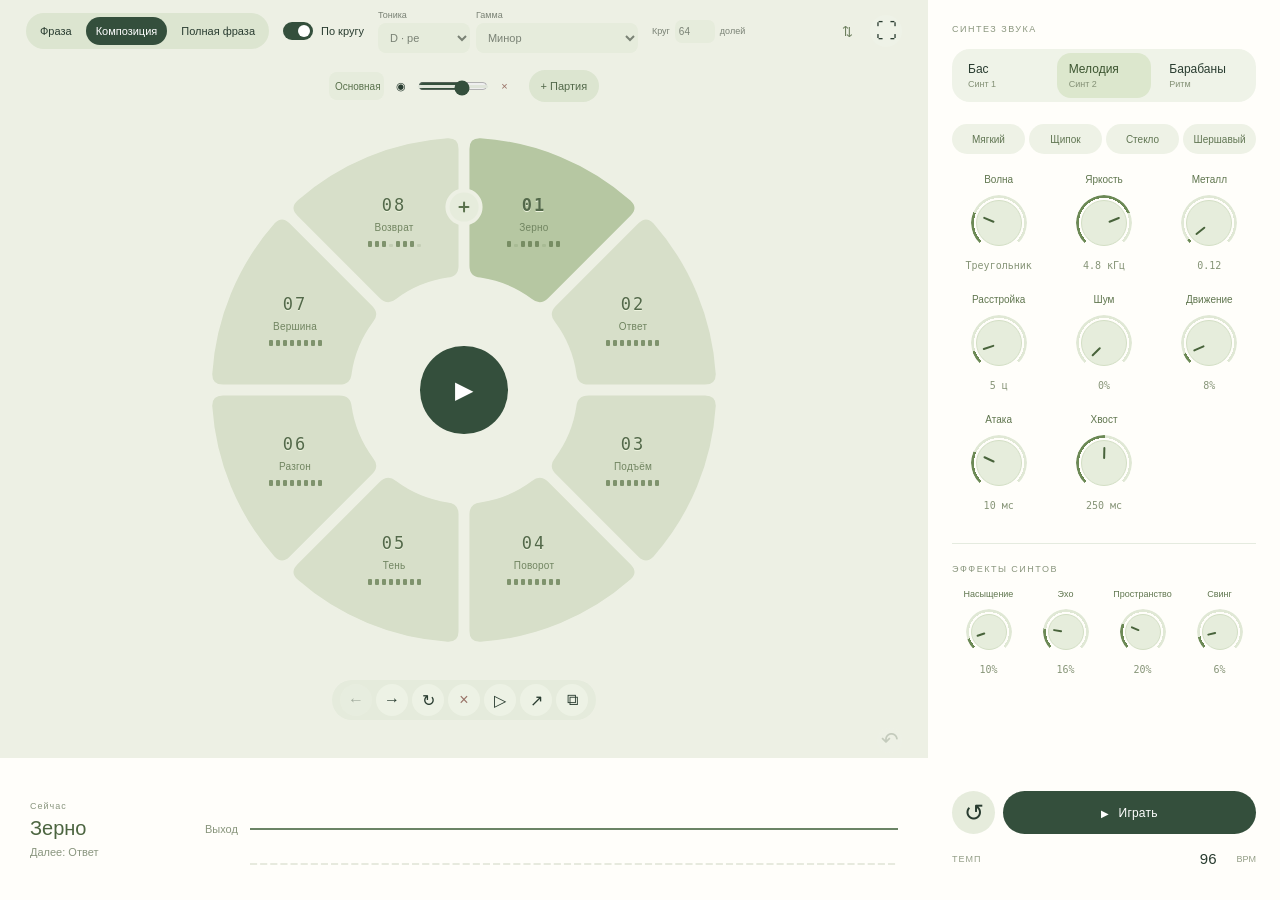
==== commit 08c9e0a2: "Add live phrase presets, drag insertion and drum controls" ====
--- a/index.html
+++ b/index.html
@@ -4,11 +4,12 @@
 <meta charset="utf-8"><meta name="viewport" content="width=device-width, initial-scale=1, viewport-fit=cover">
 <meta name="theme-color" content="#f4f5ee"><meta name="description" content="Пейзаж — музыкальный инструмент. Собери повторяющуюся фразу из предметов на холсте.">
 <title>Пейзаж — звуковой холст</title>
-<link rel="stylesheet" href="./sketches/landscape/landscape.css?v=20261013-readable-wave"><script src="./sketches/landscape/instruments.js?v=20261013-readable-wave" defer></script><script src="./sketches/landscape/layout-files.js?v=20261013-readable-wave" defer></script><script src="./sketches/landscape/composition-tools.js?v=20261013-readable-wave" defer></script><script src="./sketches/landscape/selection-tools.js?v=20261013-readable-wave" defer></script>
-<script src="./sketches/landscape/performance-score.js?v=20261013-readable-wave" defer></script><script src="./sketches/landscape/knobs.js?v=20261013-readable-wave" defer></script><script src="./sketches/landscape/performance-controls.js?v=20261013-readable-wave" defer></script>
-<script src="./sketches/landscape/output-scope.js?v=20261013-readable-wave" defer></script>
-<script src="./sketches/landscape/live-phrase-editor.js?v=20261013-readable-wave" defer></script>
-<script src="./sketches/landscape/landscape.js?v=20261013-readable-wave" defer></script>
+<link rel="stylesheet" href="./sketches/landscape/landscape.css?v=20261013-live-parts"><script src="./sketches/landscape/instruments.js?v=20261013-live-parts" defer></script><script src="./sketches/landscape/layout-files.js?v=20261013-live-parts" defer></script><script src="./sketches/landscape/composition-tools.js?v=20261013-live-parts" defer></script><script src="./sketches/landscape/selection-tools.js?v=20261013-live-parts" defer></script>
+<script src="./sketches/landscape/performance-score.js?v=20261013-live-parts" defer></script><script src="./sketches/landscape/knobs.js?v=20261013-live-parts" defer></script><script src="./sketches/landscape/performance-controls.js?v=20261013-live-parts" defer></script>
+<script src="./sketches/landscape/output-scope.js?v=20261013-live-parts" defer></script>
+<script src="./sketches/landscape/phrase-presets.js?v=20261013-live-parts" defer></script><script src="./sketches/landscape/pattern-drag.js?v=20261013-live-parts" defer></script>
+<script src="./sketches/landscape/live-phrase-editor.js?v=20261013-live-parts" defer></script>
+<script src="./sketches/landscape/landscape.js?v=20261013-live-parts" defer></script>
 </head>
 <body>
 <main id="landscape-lab-01" class="landscape-lab performance-mode" data-world="autumn">
@@ -61,7 +62,8 @@
   <aside class="ll-editor" aria-label="Синтез звука">
    <div class="performance-panel" data-performance-panel>
     <div class="performance-panel-title">СИНТЕЗ ЗВУКА</div>
-    <div class="performance-voices" role="group" aria-label="Синтезаторный голос"><button type="button" data-performance-voice="0" aria-pressed="false">Синт 1 <span>Бас</span></button><button type="button" data-performance-voice="1" aria-pressed="true">Синт 2 <span>Мелодия</span></button></div>
+    <div class="performance-voices" role="group" aria-label="Партия для настройки"><button type="button" data-performance-voice="0" aria-pressed="false">Бас <span>Синт 1</span></button><button type="button" data-performance-voice="1" aria-pressed="true">Мелодия <span>Синт 2</span></button><button type="button" data-performance-voice="2" aria-pressed="false">Барабаны <span>Ритм</span></button></div>
+    <div class="timbre-presets" data-timbre-presets role="group" aria-label="Быстрые тембры выбранной партии"></div>
     <div class="knob-grid" data-voice-knobs></div>
     <div class="performance-panel-title performance-fx-title">ОБЩЕЕ ЗВУЧАНИЕ</div>
     <div class="knob-grid effect-knobs" data-effect-knobs></div>
@@ -109,6 +111,11 @@
     <div class="performance-playback-caption"><span class="performance-now-label">Сейчас</span><strong data-current-phrase>Зерно</strong><span data-next-phrase>Далее: Ответ</span></div>
     <section class="live-phrase-editor" data-live-editor hidden aria-label="Редактирование фразы во время исполнения">
      <div class="live-editor-header"><div><span class="live-editor-caption">Редактирование фразы</span><strong data-live-title>Зерно</strong><small data-live-context></small></div><button type="button" data-live-cue title="Играть эту фразу следующей">▷ Следующей</button><button type="button" class="live-close" data-live-close aria-label="Закрыть редактор фразы">×</button></div>
+     <div class="live-preset-library" aria-label="Музыкальные заготовки">
+      <div class="preset-library-top"><div class="preset-groups" role="group" aria-label="Партия заготовки"><button type="button" data-preset-group="melody" aria-pressed="true">Мелодия</button><button type="button" data-preset-group="chords" aria-pressed="false">Аккорды</button><button type="button" data-preset-group="bass" aria-pressed="false">Бас</button><button type="button" data-preset-group="drums" aria-pressed="false">Ритм</button></div><span class="preset-drag-hint">Клик — вставить. Перетащи между фразами ↗</span></div>
+      <div class="phrase-preset-list" data-phrase-presets role="group" aria-label="Готовые музыкальные партии"></div>
+      <div class="preset-library-bottom"><div class="preset-modes" role="group" aria-label="Способ вставки нот"><button type="button" data-preset-mode="replace" aria-pressed="true">Заменить</button><button type="button" data-preset-mode="append" aria-pressed="false">Дополнить</button></div><div class="pattern-transforms" role="group" aria-label="Развитие партии"><button type="button" data-pattern-transform="variation" aria-keyshortcuts="V" title="Изменить мотив · V">Вариация <kbd>V</kbd></button><button type="button" data-pattern-transform="shift">Сдвиг</button><button type="button" data-pattern-transform="sparse">Реже</button><button type="button" data-pattern-transform="dense">Плотнее</button></div><button type="button" data-preset-new-phrase title="Вставить выбранную заготовку новой фразой после открытой">+ Фраза</button></div>
+     </div>
      <div class="live-editor-tools"><select data-live-source aria-label="Источник в открытой фразе"></select><select data-live-brush aria-label="Добавляемый источник"><option value="1">Синт 2</option><option value="0">Синт 1</option><option value="held">Фон · Синт 2</option><option value="kick-deep">Бочка</option><option value="snare-dry">Снейр</option><option value="hat-closed">Хэт</option></select><button type="button" data-live-add aria-label="Добавить источник в открытую фразу">+</button><button type="button" data-live-copy aria-label="Копировать выбранный источник">⧉</button><button type="button" data-live-delete aria-label="Удалить выбранный источник">×</button><button type="button" data-live-undo aria-label="Отменить правку фразы">↶</button></div>
      <div class="live-editor-stage"><canvas data-live-canvas tabindex="0" role="img" aria-label="Ноды выбранной фразы: X меняет ноту, Y — громкость. Клик по свободному месту добавляет источник."></canvas><div data-live-sources class="live-editor-sources"></div></div>
      <div class="live-editor-rhythm"><span>Доли</span><div data-live-beats role="group" aria-label="Ритм выбранного источника"></div><span data-live-status role="status"></span></div>
--- a/sketches/landscape/landscape.css
+++ b/sketches/landscape/landscape.css
@@ -471,3 +471,32 @@
 .is-phrase-editor-open .performance-output canvas { height: 46px; }
 @media(max-width:800px) { .is-phrase-editor-open .performance-transport-info { padding: 14px 18px; } .live-editor-header small, .live-editor-caption { display: none; } .live-editor-tools [data-live-brush] { width: 105px; } .live-editor-tools button { width: 38px; } }
 @media(max-width:600px) { .performance-transport-info { grid-template-columns: 100px minmax(0,1fr); gap: 10px; } .performance-output > span { display: none; } .performance-mode.is-phrase-editor-open[data-view=composition] { grid-template-rows: auto auto; } .is-phrase-editor-open .dock-main { display: flex; flex-direction: column; } .is-phrase-editor-open .ll-transport { padding: 10px 18px 18px; flex-direction: row; align-items: center; gap: 18px; } .is-phrase-editor-open .ll-transport .transport-buttons { width: 190px; flex: none; } .is-phrase-editor-open .ll-tempo { width: auto; flex: 1; } .live-editor-tools { flex-wrap: wrap; gap: 6px; } .live-editor-tools [data-live-source] { flex-basis: 100%; } .live-editor-stage { height: 220px; } }
+
+/* Fragments and transformations are large enough to perform by touch. */
+.live-preset-library { margin: 0 0 14px; }
+.preset-library-top, .preset-library-bottom { display: flex; align-items: center; gap: 12px; }
+.preset-library-top { justify-content: space-between; margin-bottom: 8px; }
+.preset-groups, .preset-modes, .pattern-transforms { display: flex; gap: 3px; }
+.preset-groups { padding: 3px; border-radius: 20px; background: #edf2e5; }
+.preset-groups button { min-height: 29px; padding: 5px 12px; font-size: 12px; background: transparent; }
+.preset-groups [aria-pressed=true] { background: #566c48; color: #fffefa; }
+.preset-drag-hint { font-size: 11px; color: #7a8a6b; }
+.phrase-preset-list { display: grid; grid-template-columns: repeat(4,minmax(0,1fr)); gap: 7px; margin-bottom: 8px; }
+.phrase-preset { display: flex; align-items: center; gap: 10px; min-height: 42px; padding: 9px 12px; text-align: left; font-size: 13px; border-radius: 11px; background: #e1e9d5; color: #4f6841; touch-action: none; cursor: grab; }
+.phrase-preset:active { cursor: grabbing; }
+.phrase-preset kbd, .pattern-transforms kbd { font: 10px ui-monospace,SFMono-Regular,Menlo,monospace; color: #829574; background: #f2f5eb; border-radius: 4px; padding: 3px 5px; flex: none; }
+.preset-library-bottom button { min-height: 28px; padding: 5px 9px; font-size: 11px; }
+.preset-modes { padding: 2px; background: #eff2e9; border-radius: 18px; }
+.preset-modes [aria-pressed=true] { background: #d5dfc9; color: #48633a; }
+.pattern-transforms { flex-wrap: wrap; }
+[data-preset-new-phrase] { margin-left: auto; white-space: nowrap; }
+.timbre-presets { display: grid; grid-template-columns: repeat(4,minmax(0,1fr)); gap: 4px; margin: 0 0 20px; }
+.timbre-presets button { min-height: 30px; padding: 5px 2px; font-size: 10px; background: #eef2e6; color: #617653; }
+.pattern-drag-ghost { position: fixed; z-index: 50; pointer-events: none; max-width: 300px; padding: 10px 15px; border-radius: 14px; background: #3f593b; color: #fffefa; font-size: 13px; box-shadow: 0 4px 16px #344f3c20; }
+.pattern-drop-preview { position: absolute; inset: 0; width: 100%; height: 100%; z-index: 4; pointer-events: none; overflow: visible; }
+.pattern-drop-preview path { fill: #8da57155; stroke: #667f4d; stroke-width: 3; stroke-dasharray: 9 7; transform-box: view-box; transform-origin: 500px 500px; }
+.performance-mode.is-phrase-editor-open[data-view=composition] { --phrase-footer: calc(clamp(430px,42vh,550px) + 136px); grid-template-rows: minmax(0,1fr) var(--phrase-footer); }
+@media(min-width:601px) { .performance-mode.is-phrase-editor-open { min-height: 1100px; } .performance-mode.is-phrase-editor-open .ll-editor { height: calc(100% + var(--phrase-footer) - 142px); } }
+@media(max-width:1000px) { .preset-drag-hint { display: none; } .preset-library-bottom { flex-wrap: wrap; gap: 5px; } .preset-groups button { padding-inline: 9px; } .phrase-preset { padding: 8px; gap: 7px; } }
+@media(max-width:600px) { .phrase-preset-list { grid-template-columns: repeat(2,minmax(0,1fr)); } .performance-mode.is-phrase-editor-open[data-view=composition] { grid-template-rows: auto auto; } .preset-library-bottom { gap: 8px; } .preset-groups { width: 100%; } .preset-groups button { flex: 1; } .timbre-presets { margin-bottom: 24px; } }
+@media(pointer:coarse) { .phrase-preset, .preset-groups button, .preset-library-bottom button, .timbre-presets button { min-height: 44px; } .phrase-preset kbd, .pattern-transforms kbd { display: none; } }
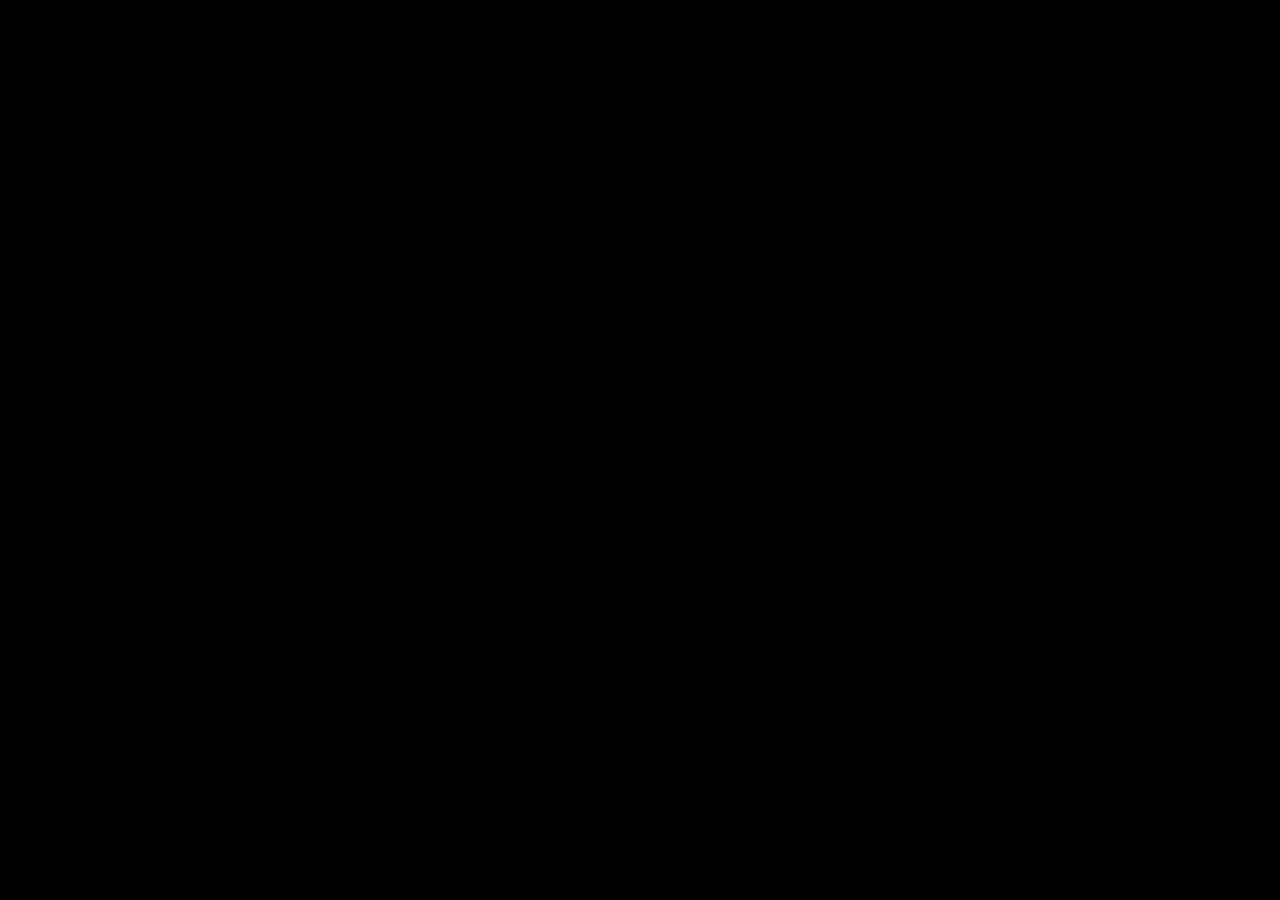
==== commit e2962de6: "Open current Ouroboros instrument from GitHub Pages home" ====
--- a/index.html
+++ b/index.html
@@ -1,130 +1,21 @@
 <!doctype html>
 <html lang="ru">
 <head>
-<meta charset="utf-8"><meta name="viewport" content="width=device-width, initial-scale=1, viewport-fit=cover">
-<meta name="theme-color" content="#f4f5ee"><meta name="description" content="Пейзаж — музыкальный инструмент. Собери повторяющуюся фразу из предметов на холсте.">
-<title>Пейзаж — звуковой холст</title>
-<link rel="stylesheet" href="./sketches/landscape/landscape.css?v=20261013-live-parts"><script src="./sketches/landscape/instruments.js?v=20261013-live-parts" defer></script><script src="./sketches/landscape/layout-files.js?v=20261013-live-parts" defer></script><script src="./sketches/landscape/composition-tools.js?v=20261013-live-parts" defer></script><script src="./sketches/landscape/selection-tools.js?v=20261013-live-parts" defer></script>
-<script src="./sketches/landscape/performance-score.js?v=20261013-live-parts" defer></script><script src="./sketches/landscape/knobs.js?v=20261013-live-parts" defer></script><script src="./sketches/landscape/performance-controls.js?v=20261013-live-parts" defer></script>
-<script src="./sketches/landscape/output-scope.js?v=20261013-live-parts" defer></script>
-<script src="./sketches/landscape/phrase-presets.js?v=20261013-live-parts" defer></script><script src="./sketches/landscape/pattern-drag.js?v=20261013-live-parts" defer></script>
-<script src="./sketches/landscape/live-phrase-editor.js?v=20261013-live-parts" defer></script>
-<script src="./sketches/landscape/landscape.js?v=20261013-live-parts" defer></script>
+  <meta charset="utf-8">
+  <meta name="viewport" content="width=device-width, initial-scale=1, viewport-fit=cover">
+  <meta name="theme-color" content="#ffffff">
+  <meta name="description" content="Уроборос — музыкальный инструмент из живых змей-фраз, гравюры и чернил.">
+  <meta http-equiv="refresh" content="0;url=./sketches/ouroboros/">
+  <title>Уроборос — музыкальный инструмент</title>
+  <link rel="canonical" href="./sketches/ouroboros/">
+  <script>
+    const instrument = new URL('./sketches/ouroboros/', window.location.href);
+    instrument.search = window.location.search;
+    instrument.hash = window.location.hash;
+    window.location.replace(instrument.href);
+  </script>
 </head>
 <body>
-<main id="landscape-lab-01" class="landscape-lab performance-mode" data-world="autumn">
- <div class="ll-workspace">
-  <section class="canvas-panel" aria-label="Звуковой холст">
-   <header class="ll-header">
-    <div class="composition-views" role="group" aria-label="Вид холста"><button type="button" data-editor-view="field" aria-pressed="false">Фраза</button><button type="button" data-editor-view="composition" aria-pressed="true">Композиция</button><button type="button" data-editor-view="full-field" aria-pressed="false" title="Открыть выбранную фразу на полном холсте">Полная фраза</button></div>
-    <label class="ll-audio-switch sequence-switch"><input type="checkbox" role="switch" data-control="sequence" checked><span>По кругу</span></label>
-    <div class="header-scale" role="group" aria-label="Тональность и привязка нот"><label><span>Тоника</span><select data-control="tonic" aria-label="Тоника">
-      <option value="0">C · до</option><option value="1">C♯ · до♯</option><option value="2">D · ре</option><option value="3">E♭ · ми♭</option><option value="4">E · ми</option><option value="5">F · фа</option><option value="6">F♯ · фа♯</option><option value="7">G · соль</option><option value="8">A♭ · ля♭</option><option value="9">A · ля</option><option value="10">B · си♭</option><option value="11">H · си</option>
-    </select></label><label><span>Гамма</span><select data-control="mode" aria-label="Лад и режим размещения">
-      <option value="major">Мажор</option><option value="minor">Минор</option><option value="dorian">Дорийский</option><option value="phrygian">Фригийский</option><option value="lydian">Лидийский</option><option value="mixolydian">Миксолидийский</option><option value="locrian">Локрийский</option><option value="majorPent">Мажорная пентатоника</option><option value="minorPent">Минорная пентатоника</option><option value="chromatic">Хроматический</option><option value="free">Без привязки</option>
-    </select></label></div>
-    <label class="cycle-length" data-cycle-control hidden>Круг <input data-control="cycle-beats" type="number" min="1" max="128" value="32" aria-label="Длительность общего оборота в долях"> долей</label>
-    <div class="canvas-actions"><details class="performance-files"><summary title="Раскладки" aria-label="Файлы раскладок">⇅</summary><div><button type="button" data-action="export-layout">Сохранить файл</button><button type="button" data-action="import-layout">Открыть файл</button><button type="button" data-action="restore-previous" hidden>Предыдущая раскладка</button><p data-layout-status role="status"></p></div></details><button class="icon-button" data-action="fullscreen" aria-label="На весь экран" title="На весь экран">⛶</button></div>
-   </header>
-   <div class="selection-marquee" data-marquee hidden aria-hidden="true"></div>
-   <section class="composition-panel" data-composition aria-label="Фразы композиции" hidden>
-    <div class="composition-layers" data-composition-layers>
-   <div class="layer-controls" data-layer-controls role="group" aria-label="Слои композиции"></div>
-     <div class="layer-add"><button type="button" data-action="add-layer" aria-label="Добавить слой" title="Добавить слой"><span aria-hidden="true">+</span> Партия</button><div class="layer-picker" data-layer-picker hidden><button type="button" data-part-kind="bass">Бас</button><button type="button" data-part-kind="melody">Мелодия</button><button type="button" data-part-kind="drums">Барабаны</button></div></div>
-    </div>
-    <div class="phrase-ring" data-fields role="group" aria-label="Фразы в порядке исполнения">
-     <div class="phrase-ring-slots" data-field-list></div>
-     <div class="phrase-ring-center"><button type="button" data-action="performance-play" class="ring-play" aria-label="Играть композицию" aria-pressed="false">▶</button></div>
-
-    </div>
-     <div class="phrase-actions" data-field-actions role="group" aria-label="Действия с выбранной фразой">
-      <button type="button" data-field-move="-1" aria-label="Передвинуть фразу против часовой стрелки" title="Раньше">←</button>
-      <button type="button" data-field-move="1" aria-label="Передвинуть фразу по часовой стрелке" title="Позже">→</button>
-      <button type="button" data-action="field-repeats" aria-label="Настроить число повторов" aria-expanded="false" aria-controls="phrase-repeats" title="Повторы">↻</button>
-      <button type="button" data-action="delete-field" class="delete-button" aria-label="Удалить фразу" title="Удалить · Delete">×</button>
-      <button type="button" data-action="cue-field" aria-label="Играть выбранную фразу следующей" title="Играть следующей">▷</button>
-      <button type="button" data-action="edit-field" class="phrase-edit" aria-label="Редактировать фразу" title="Редактировать">↗</button>
-      <button type="button" data-action="duplicate-field" aria-label="Копировать фразу" title="Копировать">⧉</button>
-      <div id="phrase-repeats" class="phrase-repeats" data-repeats-popover hidden><label for="phrase-repeat-count">Повторы<input id="phrase-repeat-count" data-control="field-repeats" type="number" min="1" max="32" value="1"></label></div>
-     </div>
-   </section>
-   <div class="ll-stage" data-stage>
-    <canvas data-canvas role="img" aria-label="Звуковой холст. X задаёт высоту звука, Y — громкость."></canvas>
-    <div class="figma-axis figma-axis-y" aria-hidden="true"><img src="./sketches/landscape/assets/axis-y.svg" alt=""></div>
-    <div class="figma-axis figma-axis-x" aria-hidden="true"><img src="./sketches/landscape/assets/axis-x.svg" alt=""></div>
-    <div class="ll-sources" data-sources></div>
-    <div class="sr-only"><span data-grid-summary></span><span data-live-notes hidden></span></div>
-    <div class="canvas-empty" data-empty hidden><span>Твоя музыка начинается здесь</span><p>Возьми предмет внизу и нанеси его на холст</p><button data-action="place-center">Разместить выбранный предмет</button></div>
-    <div class="brush-hint" data-brush-hint><span data-brush-name>Капля</span></div>
-   </div>
-   <div class="canvas-bottom"><span data-status class="sr-only" role="status" aria-live="polite"></span><div><button class="icon-button" data-action="undo" disabled aria-label="Отменить изменение" title="Отменить · ⌘Z">↶</button><button class="text-button" data-action="clear">Очистить</button></div></div>
-  </section>
-  <aside class="ll-editor" aria-label="Синтез звука">
-   <div class="performance-panel" data-performance-panel>
-    <div class="performance-panel-title">СИНТЕЗ ЗВУКА</div>
-    <div class="performance-voices" role="group" aria-label="Партия для настройки"><button type="button" data-performance-voice="0" aria-pressed="false">Бас <span>Синт 1</span></button><button type="button" data-performance-voice="1" aria-pressed="true">Мелодия <span>Синт 2</span></button><button type="button" data-performance-voice="2" aria-pressed="false">Барабаны <span>Ритм</span></button></div>
-    <div class="timbre-presets" data-timbre-presets role="group" aria-label="Быстрые тембры выбранной партии"></div>
-    <div class="knob-grid" data-voice-knobs></div>
-    <div class="performance-panel-title performance-fx-title">ОБЩЕЕ ЗВУЧАНИЕ</div>
-    <div class="knob-grid effect-knobs" data-effect-knobs></div>
-   </div>
-   <div class="legacy-controls" hidden><input type="range" data-source-param="fm" min="0" max="5" step="0.01" value="0"><input type="range" data-source-param="harmonicity" min="0.5" max="8" step="0.01" value="2"><input type="range" data-source-param="sub" min="0" max="1" step="0.01" value="0"><input type="range" data-source-param="vibrato" min="0" max="100" step="0.01" value="0"><input type="range" data-source-param="motion" min="0" max="1" step="0.01" value="0"><input type="range" data-source-param="lfoRate" min="0.1" max="12" step="0.01" value="3"><input type="range" data-source-param="pulse" min="0" max="1" step="0.01" value="0"><input type="range" data-source-param="drive" min="0" max="1" step="0.01" value="0">
-   <div class="inspector-tabs" role="tablist" aria-label="Раздел настроек"><button role="tab" data-inspector-tab="source" aria-selected="true" aria-controls="source-panel" id="source-tab">Синтез</button><button role="tab" data-inspector-tab="sound" aria-selected="false" aria-controls="sound-panel" id="sound-tab">Звук и эффекты</button><button role="tab" data-inspector-tab="layouts" aria-selected="false" aria-controls="layouts-panel" id="layouts-tab">Раскладки</button></div>
-   <div class="inspector-scroll">
-    <div id="source-panel" role="tabpanel" aria-labelledby="source-tab"><div class="performance-sources" data-performance-sources hidden><p data-performance-heading>Источники выбранных фраз</p><div class="source-chips" data-source-chips role="group" aria-label="Источники выбранных фраз"></div><small>Настройки применяются к выбранным источникам во всех выделенных фразах</small></div>
-     <div class="selected-source"><canvas data-selected-icon width="112" height="112" aria-hidden="true"></canvas><div><label class="sr-only" for="source-select">Источник</label><select id="source-select" data-control="source" aria-label="Выбрать источник"></select><div data-selection class="ll-selection"></div></div><button data-action="audition" class="icon-button" aria-label="Прослушать источник" title="Прослушать">▷</button></div>
-     <fieldset data-editor-fields>
-      <details class="inspector-section" open><summary><span>Синтез звука</span><span class="section-meta">OSC</span></summary><div class="section-body">
-       <label class="select-row" hidden>Инструмент<select data-control="instrument" aria-label="Тембр источника"></select></label>
-       <label class="select-row">Форма волны<select data-source-param="wave" aria-label="Форма волны источника"><option value="auto">По каналу</option><option value="sine">Синус</option><option value="triangle">Треугольник</option><option value="sawtooth">Пила</option><option value="square">Квадрат</option><option value="noise">Белый шум</option></select></label>
-       <div class="sound-presets" data-sound-presets role="group" aria-label="Пресеты звучания"></div>
-<label class="control-row"><span>Шум</span><output data-output="source:noise"></output><input type="range" data-source-param="noise" min="0" max="1" step="0.01" value="0" aria-label="Шум"></label><label class="control-row"><span>Яркость</span><output data-output="source:brightness"></output><input type="range" data-source-param="brightness" min="300" max="12000" step="100" value="5000" aria-label="Яркость"></label><label class="control-row"><span>Расстройка</span><output data-output="source:detune"></output><input type="range" data-source-param="detune" min="-50" max="50" step="1" value="0" aria-label="Расстройка"></label>
-       <label class="select-row">Звучание<select data-control="voice-mode" aria-label="Режим звучания"><option value="note">Нота</option><option value="held">Удержание · Синт 2</option></select></label>
-       <div class="control-pair"><label>Октава<select data-source-param="octave" aria-label="Октава"><option value="-2" >-2</option><option value="-1" >-1</option><option value="0" selected>+0</option><option value="1" >+1</option><option value="2" >+2</option></select></label><label>Канал<select data-source-param="channel" aria-label="Канал источника"><option value="auto">По предмету</option><option value="0">Синт 1</option><option value="1">Синт 2</option><option value="2">Барабаны</option></select></label></div><label class="control-row"><span>Панорама</span><output data-output="source:pan"></output><input type="range" data-source-param="pan" min="-1" max="1" step="0.01" value="0" aria-label="Панорама"></label><label class="control-row"><span>Уровень источника</span><output data-output="source:gain"></output><input type="range" data-source-param="gain" min="0" max="1.5" step="0.01" value="1" aria-label="Уровень источника"></label></div></details>
-      <details class="inspector-section" open><summary><span>Огибающая</span><span class="section-meta">ADSR</span></summary><div class="section-body"><canvas class="envelope-preview" data-envelope width="540" height="140" role="img" aria-label="Огибающая выбранного звука"></canvas><label class="control-row"><span>Длительность ноты</span><output data-output="source:duration">0.28 с</output><input type="range" data-source-param="duration" min="0.08" max="2" step="0.01" value="0.28" aria-label="Длительность ноты"></label><label class="control-row"><span>Атака</span><output data-output="source:attack">0.01 с</output><input type="range" data-source-param="attack" min="0.002" max="1" step="0.002" value="0.01" aria-label="Атака"></label><label class="control-row"><span>Спад</span><output data-output="source:decay">0.18 с</output><input type="range" data-source-param="decay" min="0.02" max="1" step="0.01" value="0.18" aria-label="Спад"></label><label class="control-row"><span>Удержание</span><output data-output="source:sustain">0.35</output><input type="range" data-source-param="sustain" min="0" max="1" step="0.01" value="0.35" aria-label="Удержание"></label><label class="control-row"><span>Отпускание</span><output data-output="source:release">0.25 с</output><input type="range" data-source-param="release" min="0.03" max="2" step="0.01" value="0.25" aria-label="Отпускание"></label></div></details>
-      <details class="inspector-section"><summary><span>Положение и звук</span><span class="section-meta">01</span></summary><div class="section-body"><label class="control-row"><span>Высота звука <em>X</em></span><output data-value="pitch"></output><input data-control="pitch" type="range" min="0" max="10" value="3" aria-label="Высота звука"></label><label class="control-row"><span>Громкость <em>Y</em></span><output data-value="volume"></output><input data-control="volume" type="range" min="8" max="92" value="70" aria-label="Громкость источника"></label></div></details>
-      <details class="inspector-section"><summary><span>Ритм фразы</span><span class="section-meta">02</span></summary><div class="section-body"><div class="pattern-label" data-pattern-label>Звучит на долях</div><div class="ll-steps" role="group" aria-label="Доли выбранного предмета" data-steps></div><p class="ll-period" data-period></p></div></details>
-      <div class="ll-edit-actions"><button data-action="mute" aria-pressed="false">Приглушить</button><button data-action="duplicate">Копия</button><button data-action="delete" class="delete-button" aria-label="Удалить источник">Удалить</button></div>
-     </fieldset>
-     <p class="inspector-tip">Перетаскивай предмет на холсте.<br>← → меняют ноту · ↑ ↓ громкость</p>
-    </div>
-    <div id="sound-panel" role="tabpanel" aria-labelledby="sound-tab" hidden><details class="inspector-section" open><summary><span>Ритм и тональность</span><span class="section-meta">01</span></summary><div class="section-body"><div class="control-pair"><label>Длина фразы<input data-control="phrase-length" type="number" min="1" max="32" value="8" aria-label="Длина фразы в долях"></label><span class="unit-note">долей по кругу</span></div><label class="control-row"><span>Свинг фразы</span><output data-output="sound:swing">0%</output><input type="range" data-sound-param="swing" min="0" max="0.5" step="0.01" value="0" aria-label="Свинг фразы"></label><p class="field-note">X привязан к нотам лада. В свободном режиме частота меняется непрерывно.</p><button type="button" class="text-button" data-action="example">Загрузить пример: два аккорда ↗</button></div></details><details class="inspector-section" open><summary><span>Синт 1</span><span class="section-meta">CH 01</span></summary><div class="section-body"><label class="select-row">Форма волны<select data-control="wave1" aria-label="Волна Синт 1"><option value="sine">Синус</option><option value="triangle">Треугольник</option><option value="sawtooth">Пила</option><option value="square">Квадрат</option><option value="noise">Белый шум</option></select></label><label class="control-row"><span>Уровень</span><output data-output="sound:voices.0.gain">0.85</output><input type="range" data-sound-param="voices.0.gain" min="0" max="1.5" step="0.01" value="0.85" aria-label="Уровень"></label><label class="control-row"><span>Панорама</span><output data-output="sound:voices.0.pan">0</output><input type="range" data-sound-param="voices.0.pan" min="-1" max="1" step="0.01" value="0" aria-label="Панорама"></label><label class="control-row"><span>Расстройка</span><output data-output="sound:voices.0.detune">0 ц</output><input type="range" data-sound-param="voices.0.detune" min="-50" max="50" step="1" value="0" aria-label="Расстройка"></label></div></details><details class="inspector-section" open><summary><span>Синт 2</span><span class="section-meta">CH 02</span></summary><div class="section-body"><label class="select-row">Форма волны<select data-control="wave2" aria-label="Волна Синт 2"><option value="sine">Синус</option><option value="triangle">Треугольник</option><option value="sawtooth">Пила</option><option value="square">Квадрат</option><option value="noise">Белый шум</option></select></label><label class="control-row"><span>Уровень</span><output data-output="sound:voices.1.gain">0.85</output><input type="range" data-sound-param="voices.1.gain" min="0" max="1.5" step="0.01" value="0.85" aria-label="Уровень"></label><label class="control-row"><span>Панорама</span><output data-output="sound:voices.1.pan">0</output><input type="range" data-sound-param="voices.1.pan" min="-1" max="1" step="0.01" value="0" aria-label="Панорама"></label><label class="control-row"><span>Расстройка</span><output data-output="sound:voices.1.detune">0 ц</output><input type="range" data-sound-param="voices.1.detune" min="-50" max="50" step="1" value="0" aria-label="Расстройка"></label></div></details><details class="inspector-section" open><summary><span>Барабаны</span><span class="section-meta">CH 03</span></summary><div class="section-body"><label class="control-row"><span>Уровень</span><output data-output="sound:drums.gain">0.8</output><input type="range" data-sound-param="drums.gain" min="0" max="1.5" step="0.01" value="0.8" aria-label="Уровень"></label><label class="control-row"><span>Панорама</span><output data-output="sound:drums.pan">0</output><input type="range" data-sound-param="drums.pan" min="-1" max="1" step="0.01" value="0" aria-label="Панорама"></label><label class="control-row"><span>Хвост удара</span><output data-output="sound:drums.decay">0.18 с</output><input type="range" data-sound-param="drums.decay" min="0.05" max="1" step="0.01" value="0.18" aria-label="Хвост удара"></label><label class="control-row"><span>Высота удара</span><output data-output="sound:drums.tone">0.7</output><input type="range" data-sound-param="drums.tone" min="0.3" max="2" step="0.01" value="0.7" aria-label="Высота удара"></label><label class="control-row"><span>Шум</span><output data-output="sound:drums.noise">0.3</output><input type="range" data-sound-param="drums.noise" min="0" max="1" step="0.01" value="0.3" aria-label="Шум"></label></div></details><details class="inspector-section" open><summary><span>Эффекты синтов</span><span class="section-meta">FX</span></summary><div class="section-body"><p class="effect-order">Тембр → Насыщение → Эхо → Пространство</p><label class="control-row"><span>Яркость</span><output data-output="sound:effects.synth.brightness">5000 Гц</output><input type="range" data-sound-param="effects.synth.brightness" min="300" max="12000" step="100" value="5000" aria-label="Яркость"></label><label class="control-row"><span>Насыщение</span><output data-output="sound:effects.synth.drive">0.15</output><input type="range" data-sound-param="effects.synth.drive" min="0" max="1" step="0.01" value="0.15" aria-label="Насыщение"></label><label class="control-row"><span>Эхо · уровень</span><output data-output="sound:effects.synth.delayMix">0.12</output><input type="range" data-sound-param="effects.synth.delayMix" min="0" max="0.8" step="0.01" value="0.12" aria-label="Эхо · уровень"></label><label class="control-row"><span>Эхо · время</span><output data-output="sound:effects.synth.delayTime">0.25 с</output><input type="range" data-sound-param="effects.synth.delayTime" min="0.04" max="1" step="0.005" value="0.25" aria-label="Эхо · время"></label><label class="control-row"><span>Эхо · повторы</span><output data-output="sound:effects.synth.feedback">0.2</output><input type="range" data-sound-param="effects.synth.feedback" min="0" max="0.75" step="0.01" value="0.2" aria-label="Эхо · повторы"></label><label class="control-row"><span>Реверберация</span><output data-output="sound:effects.synth.reverbMix">0.16</output><input type="range" data-sound-param="effects.synth.reverbMix" min="0" max="0.8" step="0.01" value="0.16" aria-label="Реверберация"></label><label class="control-row"><span>Размер пространства</span><output data-output="sound:effects.synth.room">1.6 с</output><input type="range" data-sound-param="effects.synth.room" min="0.4" max="4" step="0.1" value="1.6" aria-label="Размер пространства"></label></div></details><details class="inspector-section" open><summary><span>Эффекты барабанов</span><span class="section-meta">FX</span></summary><div class="section-body"><p class="effect-order">Тембр → Насыщение → Эхо → Пространство</p><label class="control-row"><span>Яркость</span><output data-output="sound:effects.drum.brightness">5000 Гц</output><input type="range" data-sound-param="effects.drum.brightness" min="300" max="12000" step="100" value="5000" aria-label="Яркость"></label><label class="control-row"><span>Насыщение</span><output data-output="sound:effects.drum.drive">0.15</output><input type="range" data-sound-param="effects.drum.drive" min="0" max="1" step="0.01" value="0.15" aria-label="Насыщение"></label><label class="control-row"><span>Эхо · уровень</span><output data-output="sound:effects.drum.delayMix">0.12</output><input type="range" data-sound-param="effects.drum.delayMix" min="0" max="0.8" step="0.01" value="0.12" aria-label="Эхо · уровень"></label><label class="control-row"><span>Эхо · время</span><output data-output="sound:effects.drum.delayTime">0.25 с</output><input type="range" data-sound-param="effects.drum.delayTime" min="0.04" max="1" step="0.005" value="0.25" aria-label="Эхо · время"></label><label class="control-row"><span>Эхо · повторы</span><output data-output="sound:effects.drum.feedback">0.2</output><input type="range" data-sound-param="effects.drum.feedback" min="0" max="0.75" step="0.01" value="0.2" aria-label="Эхо · повторы"></label><label class="control-row"><span>Реверберация</span><output data-output="sound:effects.drum.reverbMix">0.16</output><input type="range" data-sound-param="effects.drum.reverbMix" min="0" max="0.8" step="0.01" value="0.16" aria-label="Реверберация"></label><label class="control-row"><span>Размер пространства</span><output data-output="sound:effects.drum.room">1.6 с</output><input type="range" data-sound-param="effects.drum.room" min="0.4" max="4" step="0.1" value="1.6" aria-label="Размер пространства"></label></div></details><details class="inspector-section" open><summary><span>Общий выход</span><span class="section-meta">MASTER</span></summary><div class="section-body"><label class="control-row"><span>Громкость</span><output data-output="sound:master">0.36</output><input type="range" data-sound-param="master" min="0" max="0.8" step="0.01" value="0.36" aria-label="Громкость"></label><label class="control-row"><span>Порог компрессии</span><output data-output="sound:threshold">-18 дБ</output><input type="range" data-sound-param="threshold" min="-40" max="0" step="1" value="-18" aria-label="Порог компрессии"></label><label class="control-row"><span>Сжатие</span><output data-output="sound:ratio">4</output><input type="range" data-sound-param="ratio" min="1" max="12" step="0.5" value="4" aria-label="Сжатие"></label></div></details><details class="inspector-section" ><summary><span>Маршрутизация</span><span class="section-meta">↗</span></summary><div class="section-body"><div class="routing"><div><span>Синт 1</span><span>Синт 2</span></div><p>↓</p><div class="route-block">Эффекты синтов</div><p>↓</p><div class="route-block">Общий выход · компрессия</div><p>↑</p><div class="route-block">Эффекты барабанов</div><p>↑</p><div><span>Барабаны</span></div></div><p class="field-note">Визуализация слушает общий выход после эффектов.</p></div></details></div>
-    <div id="layouts-panel" role="tabpanel" aria-labelledby="layouts-tab" hidden>
-     <section class="layout-files" aria-label="Файлы раскладок">
-      <button type="button" class="layout-primary" data-action="legacy-export-layout">↓ Сохранить файл</button>
-
-      <div class="layout-import">
-       <button type="button" data-action="legacy-import-layout">↑ Импортировать файл</button>
-       <input data-control="layout-file" type="file" accept=".json,application/json" hidden aria-label="Файл раскладки">
-      </div>
-      <p class="layout-file-status" data-legacy-layout-status role="status" aria-live="polite"></p>
-     </section>
-    </div>
-   </div>
-   <div class="inspector-footer"><span class="output-indicator" role="img" aria-label="Уровень выхода 0%"><i></i><i></i><i></i><i></i><i></i></span><span data-audio-status class="sr-only">Готов к игре</span></div>
-   </div>
-  </aside>
- </div>
- <footer class="instrument-dock">
-  <div class="sr-only"><div><span data-phrase-label>Фраза · 8 долей</span><span data-playhead>Начало фразы</span></div><ol class="ll-timeline" data-timeline aria-label="Таймлайн фразы"></ol></div>
-  <div class="dock-main"><div class="performance-transport-info">
-    <div class="performance-playback-caption"><span class="performance-now-label">Сейчас</span><strong data-current-phrase>Зерно</strong><span data-next-phrase>Далее: Ответ</span></div>
-    <section class="live-phrase-editor" data-live-editor hidden aria-label="Редактирование фразы во время исполнения">
-     <div class="live-editor-header"><div><span class="live-editor-caption">Редактирование фразы</span><strong data-live-title>Зерно</strong><small data-live-context></small></div><button type="button" data-live-cue title="Играть эту фразу следующей">▷ Следующей</button><button type="button" class="live-close" data-live-close aria-label="Закрыть редактор фразы">×</button></div>
-     <div class="live-preset-library" aria-label="Музыкальные заготовки">
-      <div class="preset-library-top"><div class="preset-groups" role="group" aria-label="Партия заготовки"><button type="button" data-preset-group="melody" aria-pressed="true">Мелодия</button><button type="button" data-preset-group="chords" aria-pressed="false">Аккорды</button><button type="button" data-preset-group="bass" aria-pressed="false">Бас</button><button type="button" data-preset-group="drums" aria-pressed="false">Ритм</button></div><span class="preset-drag-hint">Клик — вставить. Перетащи между фразами ↗</span></div>
-      <div class="phrase-preset-list" data-phrase-presets role="group" aria-label="Готовые музыкальные партии"></div>
-      <div class="preset-library-bottom"><div class="preset-modes" role="group" aria-label="Способ вставки нот"><button type="button" data-preset-mode="replace" aria-pressed="true">Заменить</button><button type="button" data-preset-mode="append" aria-pressed="false">Дополнить</button></div><div class="pattern-transforms" role="group" aria-label="Развитие партии"><button type="button" data-pattern-transform="variation" aria-keyshortcuts="V" title="Изменить мотив · V">Вариация <kbd>V</kbd></button><button type="button" data-pattern-transform="shift">Сдвиг</button><button type="button" data-pattern-transform="sparse">Реже</button><button type="button" data-pattern-transform="dense">Плотнее</button></div><button type="button" data-preset-new-phrase title="Вставить выбранную заготовку новой фразой после открытой">+ Фраза</button></div>
-     </div>
-     <div class="live-editor-tools"><select data-live-source aria-label="Источник в открытой фразе"></select><select data-live-brush aria-label="Добавляемый источник"><option value="1">Синт 2</option><option value="0">Синт 1</option><option value="held">Фон · Синт 2</option><option value="kick-deep">Бочка</option><option value="snare-dry">Снейр</option><option value="hat-closed">Хэт</option></select><button type="button" data-live-add aria-label="Добавить источник в открытую фразу">+</button><button type="button" data-live-copy aria-label="Копировать выбранный источник">⧉</button><button type="button" data-live-delete aria-label="Удалить выбранный источник">×</button><button type="button" data-live-undo aria-label="Отменить правку фразы">↶</button></div>
-     <div class="live-editor-stage"><canvas data-live-canvas tabindex="0" role="img" aria-label="Ноды выбранной фразы: X меняет ноту, Y — громкость. Клик по свободному месту добавляет источник."></canvas><div data-live-sources class="live-editor-sources"></div></div>
-     <div class="live-editor-rhythm"><span>Доли</span><div data-live-beats role="group" aria-label="Ритм выбранного источника"></div><span data-live-status role="status"></span></div>
-    </section>
-    <div class="performance-output"><span>Выход</span><canvas data-output-scope role="img" aria-label="Спектр и звуковая волна общего выхода после эффектов"></canvas></div>
-   </div>
-   <div class="palette-area"><div class="palette-toolbar"><div class="instrument-categories" role="group" aria-label="Источники звука"><button type="button" data-instrument-category="waves" aria-pressed="true">Волны</button><button type="button" data-instrument-category="drums" aria-pressed="false">Барабаны</button></div><button type="button" class="tool-audition" data-action="audition-tool" aria-label="Прослушать выбранный тембр" title="Прослушать выбранный тембр">▷</button></div><div class="ll-palette" role="group" aria-label="Предмет для размещения" data-palette></div></div>
-   <div class="ll-transport"><div class="transport-buttons"><button data-action="restart" class="restart-button" aria-label="Сначала" title="Сначала">↺</button><button data-action="play" class="ll-play" aria-pressed="false">Играть</button></div><label class="ll-tempo">ТЕМП <span><input data-control="tempo" type="number" min="45" max="160" value="80" aria-label="Темп в ударах в минуту"> <small>BPM</small></span></label></div>
-  </div>
- </footer>
-</main>
-</body></html>
+  <a href="./sketches/ouroboros/">Открыть Уробороса</a>
+</body>
+</html>
